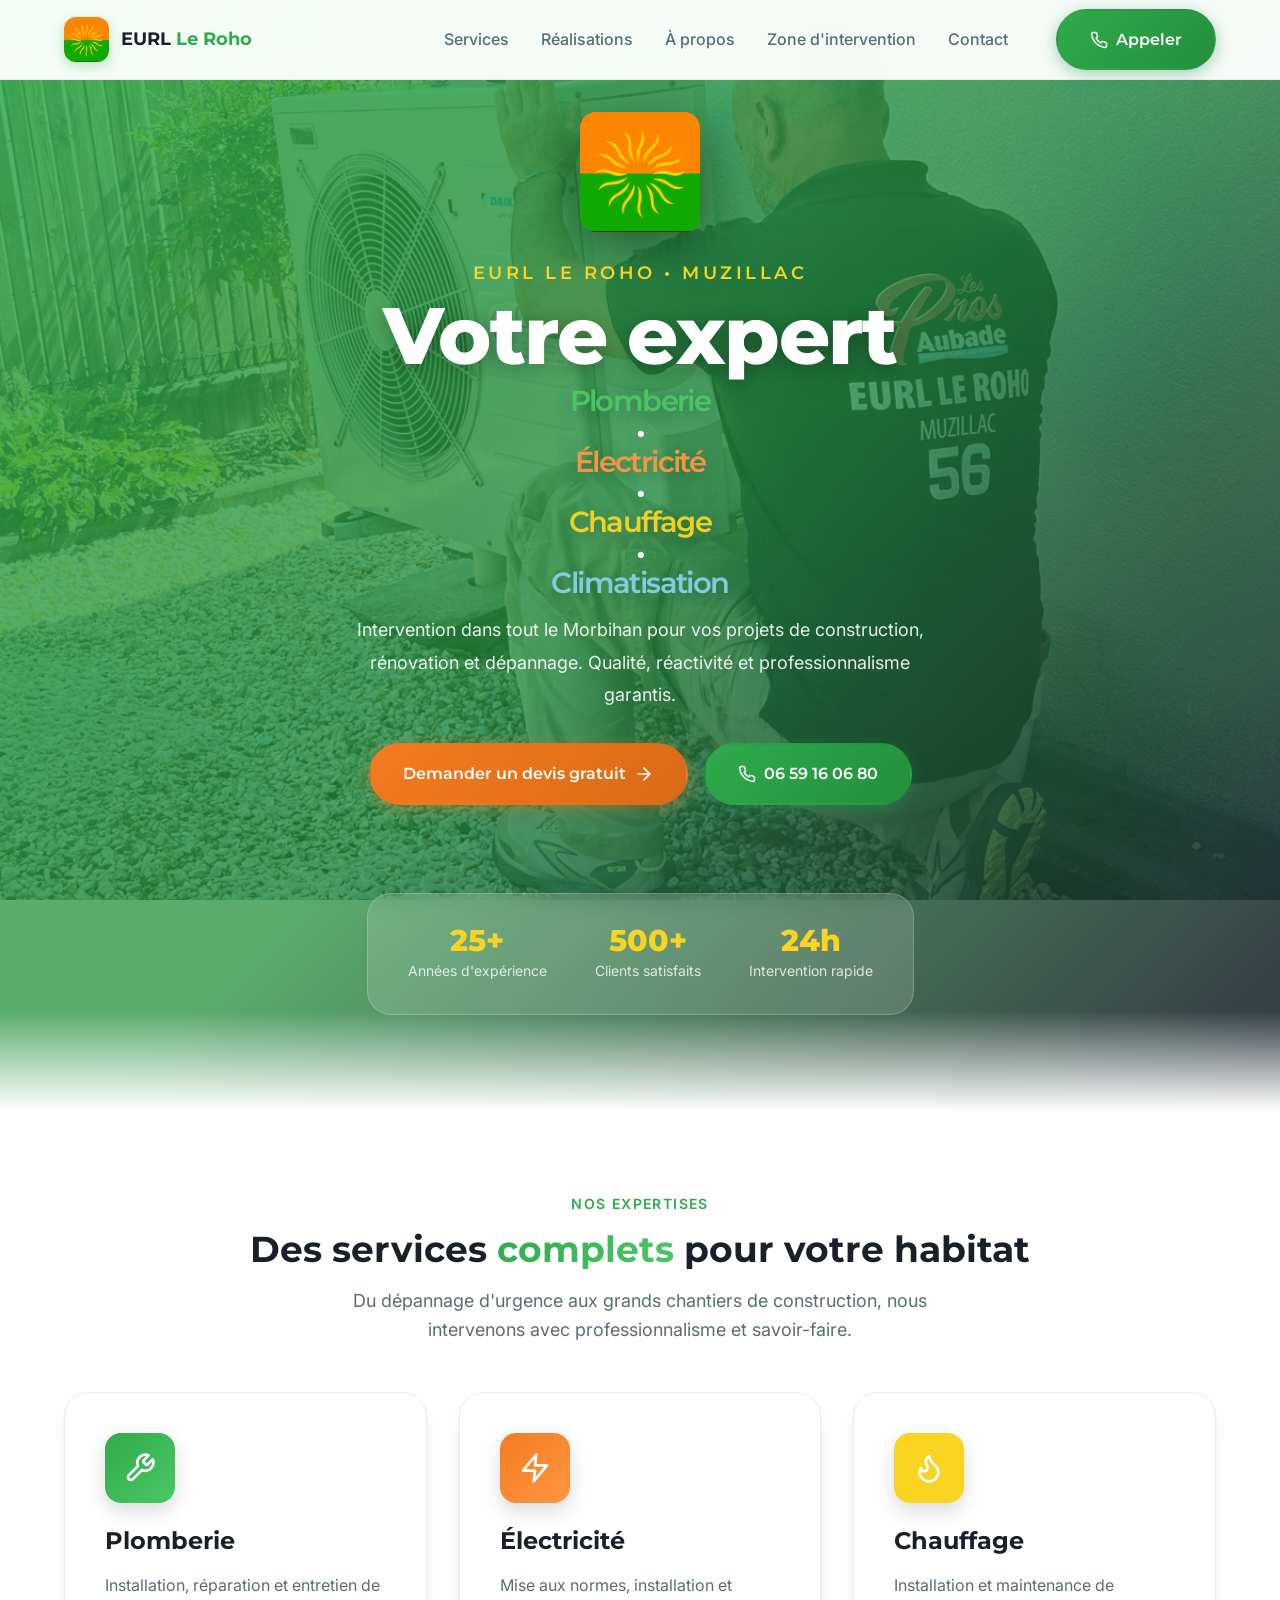
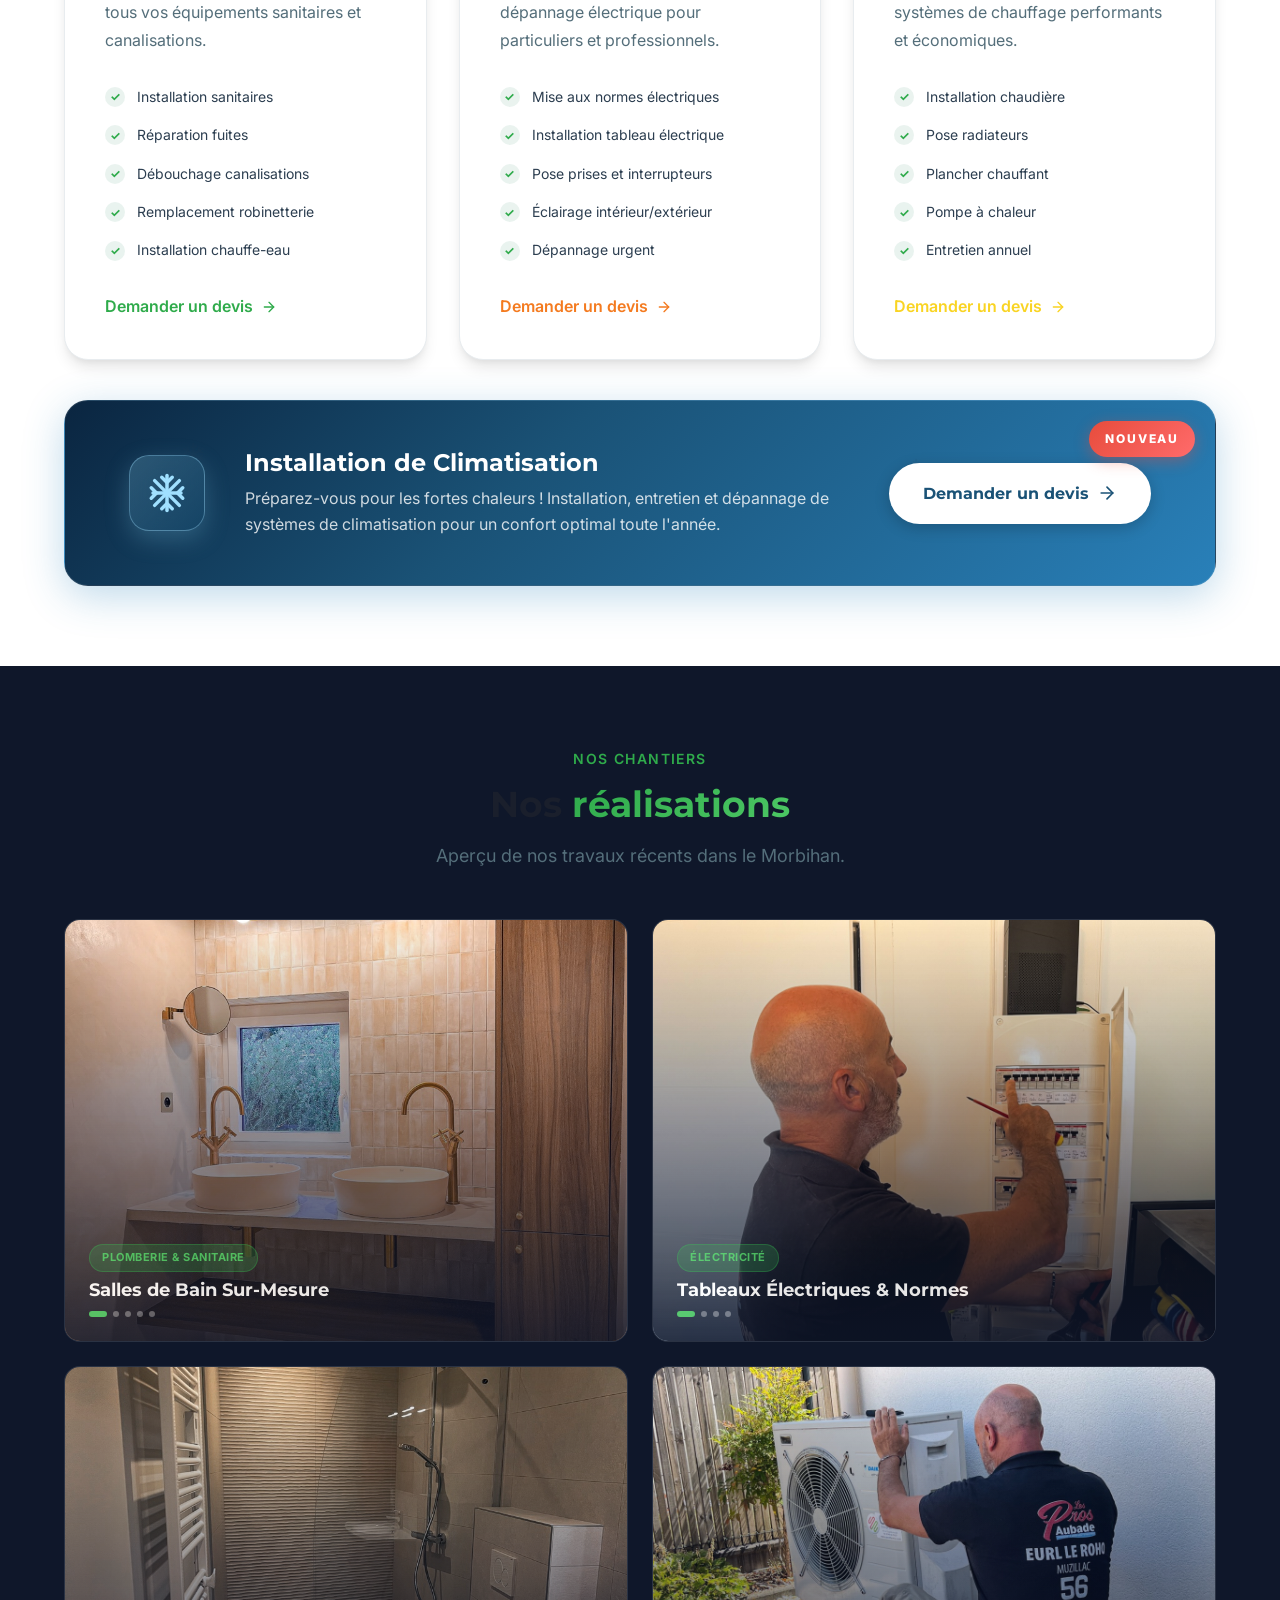
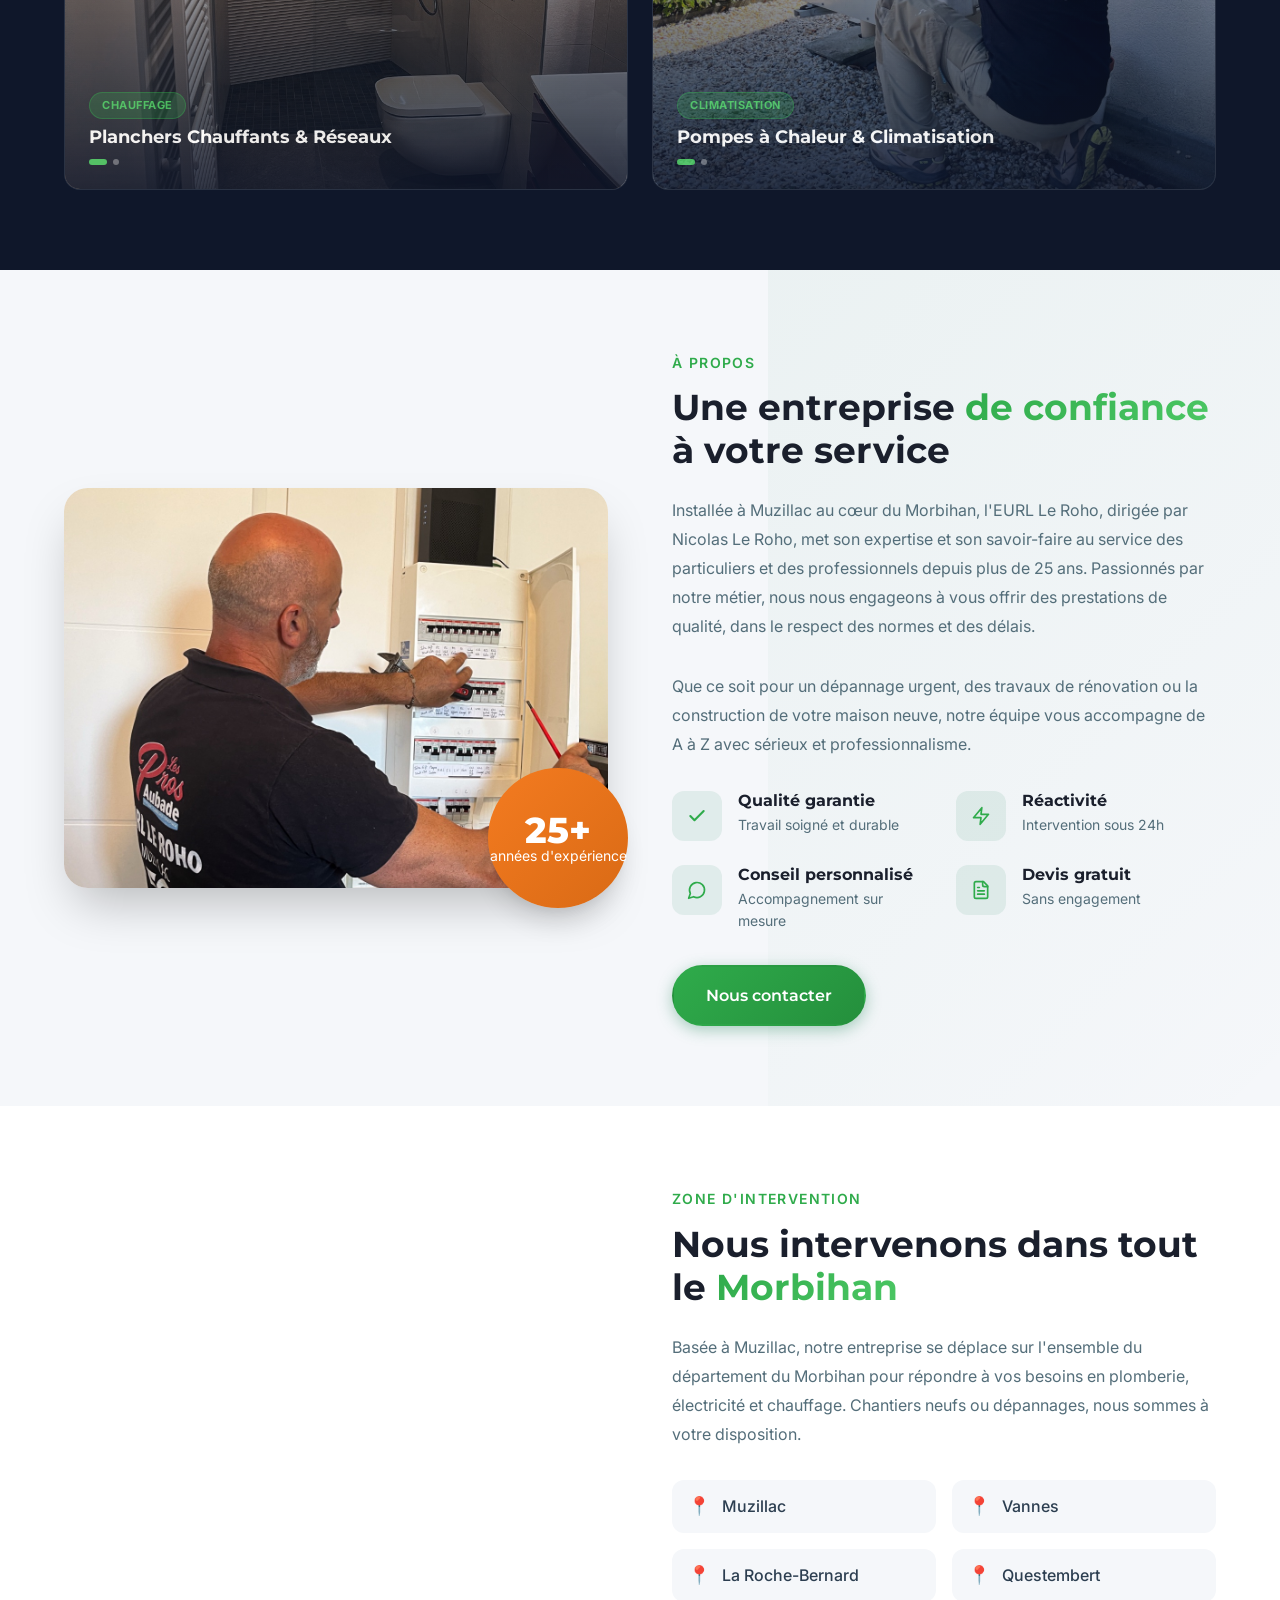
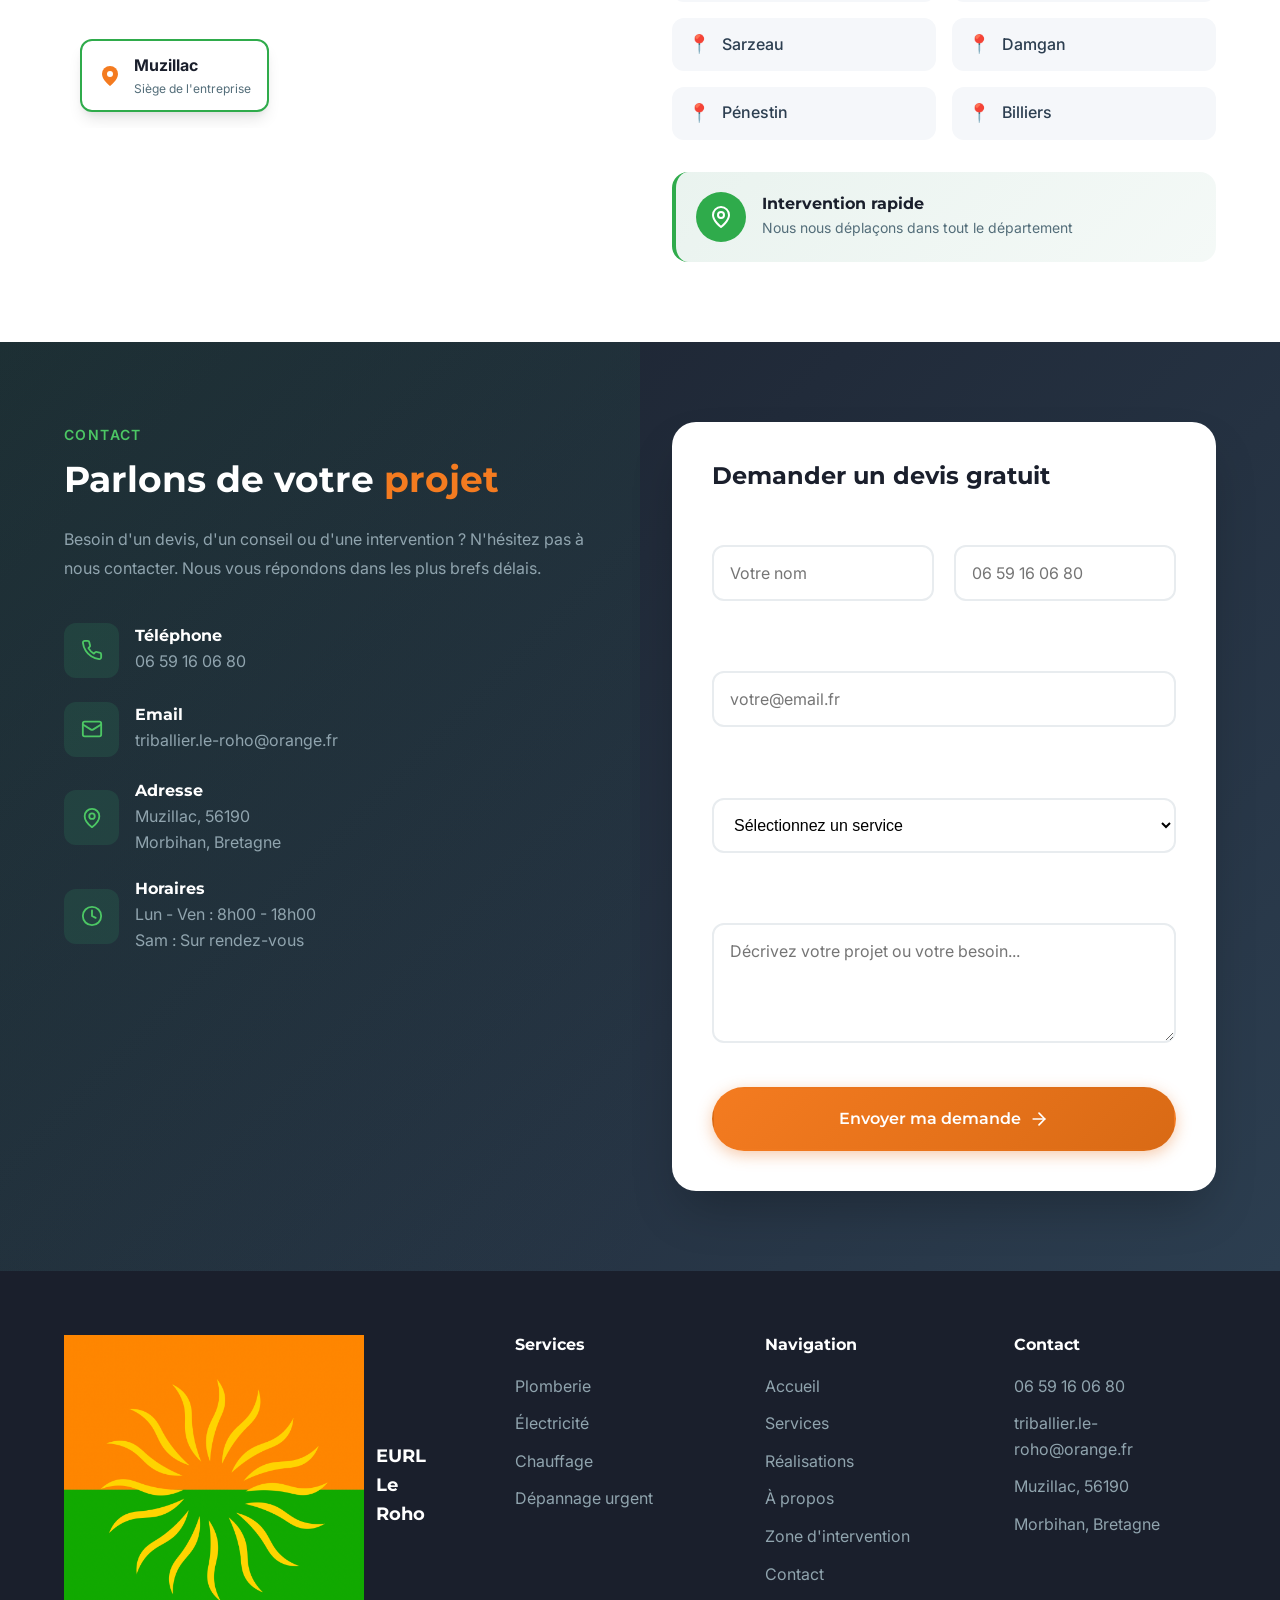
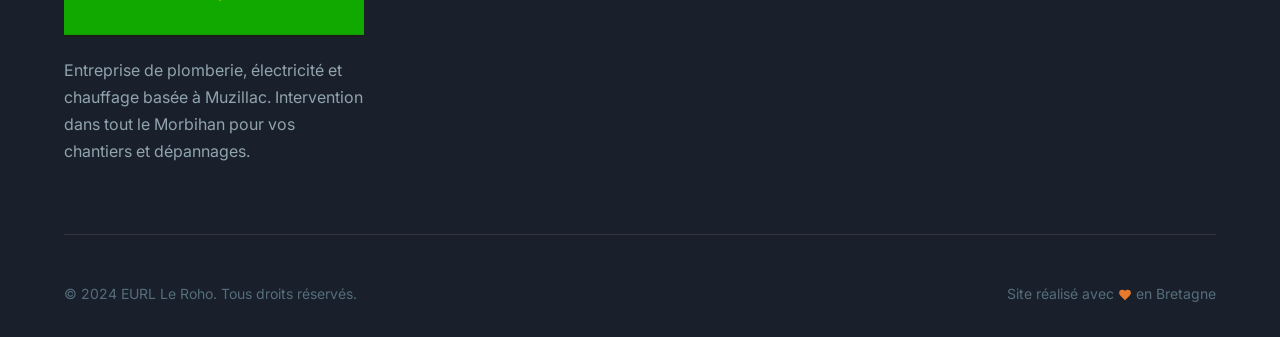
==== index.html @ 0e14b3d7 "Initial commit - EURL Le Roho Website" ====
<!DOCTYPE html>
<html lang="fr">

<head>
  <meta charset="UTF-8">
  <meta name="viewport" content="width=device-width, initial-scale=1.0">
  <meta name="description"
    content="EURL Le Roho - Plomberie, Électricité et Chauffage à Muzillac. Intervention dans tout le Morbihan pour vos chantiers et dépannages.">
  <meta name="keywords"
    content="plombier, électricien, chauffagiste, Muzillac, Morbihan, Bretagne, dépannage, chantier, EURL Le Roho">
  <title>EURL Le Roho | Plomberie • Électricité • Chauffage | Muzillac - Morbihan</title>
  <link rel="stylesheet" href="css/style.css">
</head>

<body>
  <!-- Header -->
  <header class="header" id="header">
    <div class="header-container">
      <a href="#" class="logo">
        <img src="assets/images/logo.png" alt="EURL Le Roho" class="logo-img">
        <div class="logo-text">EURL <span>Le Roho</span></div>
      </a>

      <nav class="nav-menu" id="navMenu">
        <a href="#services" class="nav-link">Services</a>
        <a href="#realisations" class="nav-link">Réalisations</a>
        <a href="#about" class="nav-link">À propos</a>
        <a href="#zone" class="nav-link">Zone d'intervention</a>
        <a href="#contact" class="nav-link">Contact</a>
        <a href="tel:+33659160680" class="btn btn-primary nav-cta">
          <svg xmlns="http://www.w3.org/2000/svg" width="18" height="18" viewBox="0 0 24 24" fill="none"
            stroke="currentColor" stroke-width="2" stroke-linecap="round" stroke-linejoin="round">
            <path
              d="M22 16.92v3a2 2 0 0 1-2.18 2 19.79 19.79 0 0 1-8.63-3.07 19.5 19.5 0 0 1-6-6 19.79 19.79 0 0 1-3.07-8.67A2 2 0 0 1 4.11 2h3a2 2 0 0 1 2 1.72 12.84 12.84 0 0 0 .7 2.81 2 2 0 0 1-.45 2.11L8.09 9.91a16 16 0 0 0 6 6l1.27-1.27a2 2 0 0 1 2.11-.45 12.84 12.84 0 0 0 2.81.7A2 2 0 0 1 22 16.92z" />
          </svg>
          Appeler
        </a>
      </nav>

      <button class="menu-toggle" id="menuToggle" aria-label="Menu">
        <span></span>
        <span></span>
        <span></span>
      </button>
    </div>
  </header>

  <!-- Hero Section -->
  <section class="hero" id="hero">
    <div class="container hero-container">
      <div class="hero-content">
        <!-- Logo -->
        <img src="assets/images/logo.png" alt="EURL Le Roho" class="hero-logo">

        <h1 class="hero-title">
          <span class="hero-subtitle">EURL Le Roho • Muzillac</span>
          <span>Votre expert</span>
          <span class="hero-services">
            <span style="color: var(--color-primary-light);">Plomberie</span> •
            <span style="color: var(--color-accent-light);">Électricité</span> •
            <span style="color: var(--color-gold);">Chauffage</span> •
            <span style="color: #87ceeb;">Climatisation</span>
          </span>
        </h1>

        <p class="hero-description">
          Intervention dans tout le Morbihan pour vos projets de construction, rénovation et dépannage. Qualité,
          réactivité et professionnalisme garantis.
        </p>

        <div class="hero-buttons">
          <a href="#contact" class="btn btn-accent">
            Demander un devis gratuit
            <svg class="btn-icon" xmlns="http://www.w3.org/2000/svg" width="20" height="20" viewBox="0 0 24 24"
              fill="none" stroke="currentColor" stroke-width="2" stroke-linecap="round" stroke-linejoin="round">
              <path d="M5 12h14" />
              <path d="m12 5 7 7-7 7" />
            </svg>
          </a>
          <a href="tel:+33659160680" class="btn btn-primary">
            <svg xmlns="http://www.w3.org/2000/svg" width="18" height="18" viewBox="0 0 24 24" fill="none"
              stroke="currentColor" stroke-width="2" stroke-linecap="round" stroke-linejoin="round">
              <path
                d="M22 16.92v3a2 2 0 0 1-2.18 2 19.79 19.79 0 0 1-8.63-3.07 19.5 19.5 0 0 1-6-6 19.79 19.79 0 0 1-3.07-8.67A2 2 0 0 1 4.11 2h3a2 2 0 0 1 2 1.72 12.84 12.84 0 0 0 .7 2.81 2 2 0 0 1-.45 2.11L8.09 9.91a16 16 0 0 0 6 6l1.27-1.27a2 2 0 0 1 2.11-.45 12.84 12.84 0 0 0 2.81.7A2 2 0 0 1 22 16.92z" />
            </svg>
            06 59 16 06 80
          </a>
        </div>
      </div>

      <!-- Stats -->
      <div class="hero-stats">
        <div class="stat">
          <div class="stat-value">25+</div>
          <div class="stat-label">Années d'expérience</div>
        </div>
        <div class="stat">
          <div class="stat-value">500+</div>
          <div class="stat-label">Clients satisfaits</div>
        </div>
        <div class="stat">
          <div class="stat-value">24h</div>
          <div class="stat-label">Intervention rapide</div>
        </div>
      </div>
    </div>
  </section>

  <!-- Services Section -->
  <section class="services section" id="services">
    <div class="container">
      <div class="section-header fade-in">
        <span class="section-label">Nos expertises</span>
        <h2>Des services <span class="text-gradient">complets</span> pour votre habitat</h2>
        <p>Du dépannage d'urgence aux grands chantiers de construction, nous intervenons avec professionnalisme et
          savoir-faire.</p>
      </div>

      <div class="services-grid">
        <!-- Plomberie -->
        <div class="service-card plumbing fade-in">
          <div class="service-icon">
            <svg xmlns="http://www.w3.org/2000/svg" width="32" height="32" viewBox="0 0 24 24" fill="none"
              stroke="currentColor" stroke-width="2" stroke-linecap="round" stroke-linejoin="round">
              <path
                d="M14.7 6.3a1 1 0 0 0 0 1.4l1.6 1.6a1 1 0 0 0 1.4 0l3.77-3.77a6 6 0 0 1-7.94 7.94l-6.91 6.91a2.12 2.12 0 0 1-3-3l6.91-6.91a6 6 0 0 1 7.94-7.94l-3.76 3.76z" />
            </svg>
          </div>
          <h3>Plomberie</h3>
          <p>Installation, réparation et entretien de tous vos équipements sanitaires et canalisations.</p>
          <ul class="service-list">
            <li>Installation sanitaires</li>
            <li>Réparation fuites</li>
            <li>Débouchage canalisations</li>
            <li>Remplacement robinetterie</li>
            <li>Installation chauffe-eau</li>
          </ul>
          <a href="#contact" class="service-link">
            Demander un devis
            <svg xmlns="http://www.w3.org/2000/svg" width="16" height="16" viewBox="0 0 24 24" fill="none"
              stroke="currentColor" stroke-width="2" stroke-linecap="round" stroke-linejoin="round">
              <path d="M5 12h14" />
              <path d="m12 5 7 7-7 7" />
            </svg>
          </a>
        </div>

        <!-- Électricité -->
        <div class="service-card electric fade-in">
          <div class="service-icon">
            <svg xmlns="http://www.w3.org/2000/svg" width="32" height="32" viewBox="0 0 24 24" fill="none"
              stroke="currentColor" stroke-width="2" stroke-linecap="round" stroke-linejoin="round">
              <path d="M13 2 3 14h9l-1 8 10-12h-9l1-8z" />
            </svg>
          </div>
          <h3>Électricité</h3>
          <p>Mise aux normes, installation et dépannage électrique pour particuliers et professionnels.</p>
          <ul class="service-list">
            <li>Mise aux normes électriques</li>
            <li>Installation tableau électrique</li>
            <li>Pose prises et interrupteurs</li>
            <li>Éclairage intérieur/extérieur</li>
            <li>Dépannage urgent</li>
          </ul>
          <a href="#contact" class="service-link">
            Demander un devis
            <svg xmlns="http://www.w3.org/2000/svg" width="16" height="16" viewBox="0 0 24 24" fill="none"
              stroke="currentColor" stroke-width="2" stroke-linecap="round" stroke-linejoin="round">
              <path d="M5 12h14" />
              <path d="m12 5 7 7-7 7" />
            </svg>
          </a>
        </div>

        <!-- Chauffage -->
        <div class="service-card heating fade-in">
          <div class="service-icon">
            <svg xmlns="http://www.w3.org/2000/svg" width="32" height="32" viewBox="0 0 24 24" fill="none"
              stroke="currentColor" stroke-width="2" stroke-linecap="round" stroke-linejoin="round">
              <path
                d="M8.5 14.5A2.5 2.5 0 0 0 11 12c0-1.38-.5-2-1-3-1.072-2.143-.224-4.054 2-6 .5 2.5 2 4.9 4 6.5 2 1.6 3 3.5 3 5.5a7 7 0 1 1-14 0c0-1.153.433-2.294 1-3a2.5 2.5 0 0 0 2.5 2.5z" />
            </svg>
          </div>
          <h3>Chauffage</h3>
          <p>Installation et maintenance de systèmes de chauffage performants et économiques.</p>
          <ul class="service-list">
            <li>Installation chaudière</li>
            <li>Pose radiateurs</li>
            <li>Plancher chauffant</li>
            <li>Pompe à chaleur</li>
            <li>Entretien annuel</li>
          </ul>
          <a href="#contact" class="service-link">
            Demander un devis
            <svg xmlns="http://www.w3.org/2000/svg" width="16" height="16" viewBox="0 0 24 24" fill="none"
              stroke="currentColor" stroke-width="2" stroke-linecap="round" stroke-linejoin="round">
              <path d="M5 12h14" />
              <path d="m12 5 7 7-7 7" />
            </svg>
          </a>
        </div>
      </div>

      <!-- Climatisation - Bandeau accrocheur -->
      <div class="service-card-clim fade-in">
        <div class="clim-badge">NOUVEAU</div>
        <div class="clim-content">
          <div class="clim-icon">
            <svg xmlns="http://www.w3.org/2000/svg" width="42" height="42" viewBox="0 0 24 24" fill="none"
              stroke="currentColor" stroke-width="2" stroke-linecap="round" stroke-linejoin="round">
              <path d="M12 2v20" />
              <path d="M20 12H4" />
              <path d="m4.93 4.93 14.14 14.14" />
              <path d="m19.07 4.93-14.14 14.14" />
              <path d="m9 3 3 3 3-3" />
              <path d="m9 21 3-3 3 3" />
              <path d="m3 9 3 3-3 3" />
              <path d="m21 9-3 3 3 3" />
            </svg>
          </div>
          <div class="clim-text">
            <h3>Installation de Climatisation</h3>
            <p>Préparez-vous pour les fortes chaleurs ! Installation, entretien et dépannage de systèmes de climatisation pour un confort optimal toute l'année.</p>
          </div>
          <a href="#contact" class="btn btn-clim">
            Demander un devis
            <svg class="btn-icon" xmlns="http://www.w3.org/2000/svg" width="20" height="20" viewBox="0 0 24 24"
              fill="none" stroke="currentColor" stroke-width="2" stroke-linecap="round" stroke-linejoin="round">
              <path d="M5 12h14" />
              <path d="m12 5 7 7-7 7" />
            </svg>
          </a>
        </div>
        <div class="clim-snowflakes" aria-hidden="true">
          <span>❄</span><span>❄</span><span>❄</span>
        </div>
      </div>

    </div>
  </section>

  <!-- Nos Réalisations Section -->
  <section class="realisations section" id="realisations">
    <div class="container">
      <div class="section-header fade-in">
        <span class="section-label">Nos Chantiers</span>
        <h2>Nos <span class="text-gradient">réalisations</span></h2>
        <p>Aperçu de nos travaux récents dans le Morbihan.</p>
      </div>

      <!-- Clean 4-Photo Showcase Grid with Automatic Slideshow -->
      <div class="portfolio-grid fade-in">
        <!-- 1: Plomberie & Sanitaires -->
        <div class="portfolio-card" data-slideshow="plomberie">
          <div class="portfolio-img-wrapper">
            <img src="assets/images/IMG_1118.jpg" alt="Rénovation salle de bain moderne" class="slide-img active" loading="lazy">
            <img src="assets/images/IMG_1402.jpg" alt="Double vasque et faïence zellige vert" class="slide-img" loading="lazy">
            <img src="assets/images/IMG_1404.jpg" alt="Douche italienne encastrée noire mat" class="slide-img" loading="lazy">
            <img src="assets/images/IMG_1394.jpg" alt="Robinetterie murale laiton doré" class="slide-img" loading="lazy">
            <img src="assets/images/IMG_1802.jpg" alt="Lave-mains compact d'angle" class="slide-img" loading="lazy">
            <div class="portfolio-overlay">
              <span class="portfolio-tag">Plomberie & Sanitaire</span>
              <h3>Salles de Bain Sur-Mesure</h3>
              <div class="slideshow-dots">
                <span class="dot active"></span>
                <span class="dot"></span>
                <span class="dot"></span>
                <span class="dot"></span>
                <span class="dot"></span>
              </div>
              <div class="portfolio-zoom-icon">
                <svg xmlns="http://www.w3.org/2000/svg" width="20" height="20" viewBox="0 0 24 24" fill="none" stroke="currentColor" stroke-width="2" stroke-linecap="round" stroke-linejoin="round"><circle cx="11" cy="11" r="8"/><path d="m21 21-4.3-4.3"/><path d="M11 8v6"/><path d="M8 11h6"/></svg>
              </div>
            </div>
          </div>
        </div>

        <!-- 2: Électricité -->
        <div class="portfolio-card" data-slideshow="electricite">
          <div class="portfolio-img-wrapper">
            <img src="assets/images/IMG_3975.jpg" alt="Mise aux normes du tableau électrique par Nicolas Le Roho" class="slide-img active" loading="lazy">
            <img src="assets/images/IMG_3979.jpg" alt="Contrôle et câblage disjoncteurs" class="slide-img" loading="lazy">
            <img src="assets/images/IMG_3960.jpg" alt="Distribution électrique encastrée" class="slide-img" loading="lazy">
            <img src="assets/images/IMG_3983.jpg" alt="Nicolas Le Roho travaux d'électricité" class="slide-img" loading="lazy">
            <div class="portfolio-overlay">
              <span class="portfolio-tag">Électricité</span>
              <h3>Tableaux Électriques & Normes</h3>
              <div class="slideshow-dots">
                <span class="dot active"></span>
                <span class="dot"></span>
                <span class="dot"></span>
                <span class="dot"></span>
              </div>
              <div class="portfolio-zoom-icon">
                <svg xmlns="http://www.w3.org/2000/svg" width="20" height="20" viewBox="0 0 24 24" fill="none" stroke="currentColor" stroke-width="2" stroke-linecap="round" stroke-linejoin="round"><circle cx="11" cy="11" r="8"/><path d="m21 21-4.3-4.3"/><path d="M11 8v6"/><path d="M8 11h6"/></svg>
              </div>
            </div>
          </div>
        </div>

        <!-- 3: Chauffage -->
        <div class="portfolio-card" data-slideshow="chauffage">
          <div class="portfolio-img-wrapper">
            <img src="assets/images/IMG_2989.jpg" alt="Pose plancher chauffant et réseau" class="slide-img active" loading="lazy">
            <img src="assets/images/IMG_0005.JPG" alt="Réalisation et pose de plancher chauffant" class="slide-img" loading="lazy">
            <div class="portfolio-overlay">
              <span class="portfolio-tag">Chauffage</span>
              <h3>Planchers Chauffants & Réseaux</h3>
              <div class="slideshow-dots">
                <span class="dot active"></span>
                <span class="dot"></span>
              </div>
              <div class="portfolio-zoom-icon">
                <svg xmlns="http://www.w3.org/2000/svg" width="20" height="20" viewBox="0 0 24 24" fill="none" stroke="currentColor" stroke-width="2" stroke-linecap="round" stroke-linejoin="round"><circle cx="11" cy="11" r="8"/><path d="m21 21-4.3-4.3"/><path d="M11 8v6"/><path d="M8 11h6"/></svg>
              </div>
            </div>
          </div>
        </div>

        <!-- 4: Climatisation -->
        <div class="portfolio-card" data-slideshow="climatisation">
          <div class="portfolio-img-wrapper">
            <img src="assets/images/IMG_3999.jpg" alt="Installation climatisation Daikin par Nicolas Le Roho" class="slide-img active" loading="lazy">
            <img src="assets/images/IMG_3993.jpg" alt="Entretien et réglage de climatisation" class="slide-img" loading="lazy">
            <div class="portfolio-overlay">
              <span class="portfolio-tag">Climatisation</span>
              <h3>Pompes à Chaleur & Climatisation</h3>
              <div class="slideshow-dots">
                <span class="dot active"></span>
                <span class="dot"></span>
              </div>
              <div class="portfolio-zoom-icon">
                <svg xmlns="http://www.w3.org/2000/svg" width="20" height="20" viewBox="0 0 24 24" fill="none" stroke="currentColor" stroke-width="2" stroke-linecap="round" stroke-linejoin="round"><circle cx="11" cy="11" r="8"/><path d="m21 21-4.3-4.3"/><path d="M11 8v6"/><path d="M8 11h6"/></svg>
              </div>
            </div>
          </div>
        </div>
      </div>
    </div>
  </section>

  <!-- About Section -->
  <section class="about section" id="about">
    <div class="container about-container">
      <div class="about-image slide-in-left">
        <div class="about-image-main">
          <img src="assets/images/IMG_3983.jpg"
            alt="Nicolas Le Roho - EURL Le Roho Plomberie Électricité Chauffage Muzillac">
        </div>
        <div class="about-experience-badge">
          <span class="number">25+</span>
          <span class="text">années d'expérience</span>
        </div>
      </div>

      <div class="about-content slide-in-right">
        <span class="section-label">À propos</span>
        <h2>Une entreprise <span class="text-gradient">de confiance</span> à votre service</h2>
        <p>
          Installée à Muzillac au cœur du Morbihan, l'EURL Le Roho, dirigée par Nicolas Le Roho, met son expertise et
          son savoir-faire au service des particuliers et des professionnels depuis plus de 25 ans. Passionnés par notre
          métier, nous nous engageons à vous offrir des prestations de qualité, dans le respect des normes et des
          délais.
        </p>
        <p>
          Que ce soit pour un dépannage urgent, des travaux de rénovation ou la construction de votre maison neuve,
          notre équipe vous accompagne de A à Z avec sérieux et professionnalisme.
        </p>

        <div class="about-features">
          <div class="about-feature">
            <div class="about-feature-icon">
              <svg xmlns="http://www.w3.org/2000/svg" width="20" height="20" viewBox="0 0 24 24" fill="none"
                stroke="currentColor" stroke-width="2.5" stroke-linecap="round" stroke-linejoin="round">
                <path d="M20 6 9 17l-5-5" />
              </svg>
            </div>
            <div>
              <h4>Qualité garantie</h4>
              <p>Travail soigné et durable</p>
            </div>
          </div>
          <div class="about-feature">
            <div class="about-feature-icon">
              <svg xmlns="http://www.w3.org/2000/svg" width="20" height="20" viewBox="0 0 24 24" fill="none"
                stroke="currentColor" stroke-width="2" stroke-linecap="round" stroke-linejoin="round">
                <path d="M13 2 3 14h9l-1 8 10-12h-9l1-8z" />
              </svg>
            </div>
            <div>
              <h4>Réactivité</h4>
              <p>Intervention sous 24h</p>
            </div>
          </div>
          <div class="about-feature">
            <div class="about-feature-icon">
              <svg xmlns="http://www.w3.org/2000/svg" width="20" height="20" viewBox="0 0 24 24" fill="none"
                stroke="currentColor" stroke-width="2" stroke-linecap="round" stroke-linejoin="round">
                <path d="M7.9 20A9 9 0 1 0 4 16.1L2 22Z" />
              </svg>
            </div>
            <div>
              <h4>Conseil personnalisé</h4>
              <p>Accompagnement sur mesure</p>
            </div>
          </div>
          <div class="about-feature">
            <div class="about-feature-icon">
              <svg xmlns="http://www.w3.org/2000/svg" width="20" height="20" viewBox="0 0 24 24" fill="none"
                stroke="currentColor" stroke-width="2" stroke-linecap="round" stroke-linejoin="round">
                <path d="M15 2H6a2 2 0 0 0-2 2v16a2 2 0 0 0 2 2h12a2 2 0 0 0 2-2V7Z" />
                <path d="M14 2v4a2 2 0 0 0 2 2h4" />
                <path d="M10 9H8" />
                <path d="M16 13H8" />
                <path d="M16 17H8" />
              </svg>
            </div>
            <div>
              <h4>Devis gratuit</h4>
              <p>Sans engagement</p>
            </div>
          </div>
        </div>

        <a href="#contact" class="btn btn-primary">Nous contacter</a>
      </div>
    </div>
  </section>

  <!-- Zone d'intervention Section -->
  <section class="zone section" id="zone">
    <div class="container zone-container">
      <div class="zone-visual fade-in">
        <div class="zone-map">
          <div class="zone-map-inner">
            <!-- Carte OpenStreetMap centrée sur le Morbihan -->
            <iframe src="https://www.openstreetmap.org/export/embed.html?bbox=-3.5%2C47.2%2C-2.0%2C48.0&layer=mapnik"
              class="zone-iframe-map" loading="lazy" referrerpolicy="no-referrer-when-downgrade"
              title="Carte du Morbihan - Zone d'intervention EURL Le Roho">
            </iframe>
            <!-- Overlay avec informations -->
            <div class="zone-map-overlay">
              <div class="zone-map-badge">
                <div class="zone-pin-marker">
                  <svg xmlns="http://www.w3.org/2000/svg" width="24" height="24" viewBox="0 0 24 24"
                    fill="currentColor">
                    <path d="M20 10c0 6-8 12-8 12s-8-6-8-12a8 8 0 0 1 16 0Z" />
                    <circle cx="12" cy="10" r="3" fill="white" />
                  </svg>
                </div>
                <div class="zone-map-badge-text">
                  <strong>Muzillac</strong>
                  <span>Siège de l'entreprise</span>
                </div>
              </div>
            </div>
          </div>
        </div>
      </div>

      <div class="zone-content fade-in">
        <span class="section-label">Zone d'intervention</span>
        <h2>Nous intervenons dans tout le <span class="text-gradient">Morbihan</span></h2>
        <p>
          Basée à Muzillac, notre entreprise se déplace sur l'ensemble du département du Morbihan pour répondre à vos
          besoins en plomberie, électricité et chauffage. Chantiers neufs ou dépannages, nous sommes à votre
          disposition.
        </p>

        <ul class="zone-list">
          <li>Muzillac</li>
          <li>Vannes</li>
          <li>La Roche-Bernard</li>
          <li>Questembert</li>
          <li>Sarzeau</li>
          <li>Damgan</li>
          <li>Pénestin</li>
          <li>Billiers</li>
        </ul>

        <div class="zone-highlight">
          <div class="zone-highlight-icon">
            <svg xmlns="http://www.w3.org/2000/svg" width="24" height="24" viewBox="0 0 24 24" fill="none"
              stroke="currentColor" stroke-width="2" stroke-linecap="round" stroke-linejoin="round">
              <path d="M20 10c0 6-8 12-8 12s-8-6-8-12a8 8 0 0 1 16 0Z" />
              <circle cx="12" cy="10" r="3" />
            </svg>
          </div>
          <div class="zone-highlight-text">
            <h4>Intervention rapide</h4>
            <p>Nous nous déplaçons dans tout le département</p>
          </div>
        </div>
      </div>
    </div>
  </section>

  <!-- Contact Section -->
  <section class="contact section" id="contact">
    <div class="container contact-container">
      <div class="contact-info fade-in">
        <span class="section-label" style="color: var(--color-primary-light);">Contact</span>
        <h2>Parlons de votre <span style="color: var(--color-accent);">projet</span></h2>
        <p>
          Besoin d'un devis, d'un conseil ou d'une intervention ? N'hésitez pas à nous contacter. Nous vous répondons
          dans les plus brefs délais.
        </p>

        <div class="contact-details">
          <div class="contact-item">
            <div class="contact-item-icon">
              <svg xmlns="http://www.w3.org/2000/svg" width="22" height="22" viewBox="0 0 24 24" fill="none"
                stroke="currentColor" stroke-width="2" stroke-linecap="round" stroke-linejoin="round">
                <path
                  d="M22 16.92v3a2 2 0 0 1-2.18 2 19.79 19.79 0 0 1-8.63-3.07 19.5 19.5 0 0 1-6-6 19.79 19.79 0 0 1-3.07-8.67A2 2 0 0 1 4.11 2h3a2 2 0 0 1 2 1.72 12.84 12.84 0 0 0 .7 2.81 2 2 0 0 1-.45 2.11L8.09 9.91a16 16 0 0 0 6 6l1.27-1.27a2 2 0 0 1 2.11-.45 12.84 12.84 0 0 0 2.81.7A2 2 0 0 1 22 16.92z" />
              </svg>
            </div>
            <div class="contact-item-text">
              <h4>Téléphone</h4>
              <p><a href="tel:+33659160680">06 59 16 06 80</a></p>
            </div>
          </div>

          <div class="contact-item">
            <div class="contact-item-icon">
              <svg xmlns="http://www.w3.org/2000/svg" width="22" height="22" viewBox="0 0 24 24" fill="none"
                stroke="currentColor" stroke-width="2" stroke-linecap="round" stroke-linejoin="round">
                <rect width="20" height="16" x="2" y="4" rx="2" />
                <path d="m22 7-8.97 5.7a1.94 1.94 0 0 1-2.06 0L2 7" />
              </svg>
            </div>
            <div class="contact-item-text">
              <h4>Email</h4>
              <p><a href="mailto:triballier.le-roho@orange.fr">triballier.le-roho@orange.fr</a></p>
            </div>
          </div>

          <div class="contact-item">
            <div class="contact-item-icon">
              <svg xmlns="http://www.w3.org/2000/svg" width="22" height="22" viewBox="0 0 24 24" fill="none"
                stroke="currentColor" stroke-width="2" stroke-linecap="round" stroke-linejoin="round">
                <path d="M20 10c0 6-8 12-8 12s-8-6-8-12a8 8 0 0 1 16 0Z" />
                <circle cx="12" cy="10" r="3" />
              </svg>
            </div>
            <div class="contact-item-text">
              <h4>Adresse</h4>
              <p>Muzillac, 56190<br>Morbihan, Bretagne</p>
            </div>
          </div>

          <div class="contact-item">
            <div class="contact-item-icon">
              <svg xmlns="http://www.w3.org/2000/svg" width="22" height="22" viewBox="0 0 24 24" fill="none"
                stroke="currentColor" stroke-width="2" stroke-linecap="round" stroke-linejoin="round">
                <circle cx="12" cy="12" r="10" />
                <polyline points="12 6 12 12 16 14" />
              </svg>
            </div>
            <div class="contact-item-text">
              <h4>Horaires</h4>
              <p>Lun - Ven : 8h00 - 18h00<br>Sam : Sur rendez-vous</p>
            </div>
          </div>
        </div>
      </div>

      <div class="contact-form-wrapper fade-in">
        <form class="contact-form" id="contactForm" action="https://formsubmit.co/triballier.le-roho@orange.fr" method="POST">
          <h3>Demander un devis gratuit</h3>

          <!-- FormSubmit configuration -->
          <input type="hidden" name="_subject" value="Nouvelle demande de devis - EURL Le Roho">
          <input type="hidden" name="_captcha" value="true">
          <input type="hidden" name="_template" value="table">
          <!-- IMPORTANT : Remplacer l'URL ci-dessous par l'URL complète une fois le site en ligne -->
          <!-- Exemple : https://www.votre-domaine.fr/merci.html -->
          <input type="hidden" name="_next" value="merci.html">
          <input type="text" name="_honey" style="display:none">

          <div class="form-grid">
            <div class="form-group">
              <label for="name">Nom complet *</label>
              <input type="text" id="name" name="Nom" placeholder="Votre nom" required>
            </div>

            <div class="form-group">
              <label for="phone">Téléphone *</label>
              <input type="tel" id="phone" name="Téléphone" placeholder="06 59 16 06 80" required>
            </div>

            <div class="form-group full-width">
              <label for="email">Email</label>
              <input type="email" id="email" name="Email" placeholder="votre@email.fr">
            </div>

            <div class="form-group full-width">
              <label for="service">Type de service *</label>
              <select id="service" name="Service" required>
                <option value="">Sélectionnez un service</option>
                <option value="Plomberie">Plomberie</option>
                <option value="Électricité">Électricité</option>
                <option value="Chauffage">Chauffage</option>
                <option value="Climatisation">Climatisation</option>
                <option value="Dépannage urgent">Dépannage urgent</option>
                <option value="Autre">Autre</option>
              </select>
            </div>

            <div class="form-group full-width">
              <label for="message">Décrivez votre projet *</label>
              <textarea id="message" name="Message" placeholder="Décrivez votre projet ou votre besoin..."
                required></textarea>
            </div>
          </div>

          <div class="form-submit">
            <button type="submit" class="btn btn-accent">
              Envoyer ma demande
              <svg class="btn-icon" xmlns="http://www.w3.org/2000/svg" width="20" height="20" viewBox="0 0 24 24"
                fill="none" stroke="currentColor" stroke-width="2" stroke-linecap="round" stroke-linejoin="round">
                <path d="M5 12h14" />
                <path d="m12 5 7 7-7 7" />
              </svg>
            </button>
          </div>
        </form>
      </div>
    </div>
  </section>

  <!-- Footer -->
  <footer class="footer">
    <div class="container">
      <div class="footer-container">
        <div class="footer-brand">
          <div class="footer-logo">
            <img src="assets/images/logo.png" alt="EURL Le Roho" class="footer-logo-img">
            <div class="footer-logo-text">EURL Le Roho</div>
          </div>
          <p>Entreprise de plomberie, électricité et chauffage basée à Muzillac. Intervention dans tout le Morbihan pour
            vos chantiers et dépannages.</p>
        </div>

        <div class="footer-column">
          <h4>Services</h4>
          <ul class="footer-links">
            <li><a href="#services">Plomberie</a></li>
            <li><a href="#services">Électricité</a></li>
            <li><a href="#services">Chauffage</a></li>
            <li><a href="#contact">Dépannage urgent</a></li>
          </ul>
        </div>

        <div class="footer-column">
          <h4>Navigation</h4>
          <ul class="footer-links">
            <li><a href="#hero">Accueil</a></li>
            <li><a href="#services">Services</a></li>
            <li><a href="#realisations">Réalisations</a></li>
            <li><a href="#about">À propos</a></li>
            <li><a href="#zone">Zone d'intervention</a></li>
            <li><a href="#contact">Contact</a></li>
          </ul>
        </div>

        <div class="footer-column">
          <h4>Contact</h4>
          <ul class="footer-links">
            <li><a href="tel:+33659160680">06 59 16 06 80</a></li>
            <li><a href="mailto:triballier.le-roho@orange.fr">triballier.le-roho@orange.fr</a></li>
            <li>Muzillac, 56190</li>
            <li>Morbihan, Bretagne</li>
          </ul>
        </div>
      </div>

      <div class="footer-bottom">
        <p>© 2024 EURL Le Roho. Tous droits réservés.</p>
        <p>Site réalisé avec <svg xmlns="http://www.w3.org/2000/svg" width="14" height="14" viewBox="0 0 24 24"
            fill="#E87A2E" stroke="none" style="display: inline; vertical-align: middle;">
            <path
              d="M19 14c1.49-1.46 3-3.21 3-5.5A5.5 5.5 0 0 0 16.5 3c-1.76 0-3 .5-4.5 2-1.5-1.5-2.74-2-4.5-2A5.5 5.5 0 0 0 2 8.5c0 2.3 1.5 4.05 3 5.5l7 7Z" />
          </svg> en Bretagne</p>
      </div>
    </div>
  </footer>

  <!-- Lightbox Modal -->
  <div class="lightbox-modal" id="lightboxModal" aria-hidden="true">
    <div class="lightbox-overlay" id="lightboxOverlay"></div>
    <div class="lightbox-content">
      <button class="lightbox-close" id="lightboxClose" aria-label="Fermer la vue agrandie">&times;</button>
      <div class="lightbox-image-container">
        <img id="lightboxImg" src="" alt="">
      </div>
      <div class="lightbox-caption">
        <span class="lightbox-tag" id="lightboxTag"></span>
        <h3 id="lightboxTitle"></h3>
        <p id="lightboxDesc"></p>
      </div>
    </div>
  </div>

  <script src="js/main.js"></script>
</body>

</html>
---- css/style.css ----
/* ===================================
   Nicolas Le Roho - Design System
   Plomberie • Électricité • Chauffage
   =================================== */

/* Google Fonts */
@import url('https://fonts.googleapis.com/css2?family=Montserrat:wght@400;600;700;800&family=Inter:wght@400;500;600&display=swap');

/* ===================================
   CSS Variables - Design System
   =================================== */
:root {
  /* Colors - Harmonisées avec le logo */
  --color-primary: #2FAB4B;
  --color-primary-dark: #248F3C;
  --color-primary-light: #4CC764;
  --color-accent: #F47B20;
  --color-accent-dark: #D96A15;
  --color-accent-light: #FF9642;
  --color-gold: #F9D423;
  --color-gold-dark: #E5C21A;

  --color-gray-900: #1A1F2C;
  --color-gray-800: #2C3E50;
  --color-gray-600: #546E7A;
  --color-gray-400: #90A4AE;
  --color-gray-200: #E8ECEF;
  --color-gray-100: #F5F7FA;
  --color-white: #FFFFFF;

  /* Typography */
  --font-heading: 'Montserrat', sans-serif;
  --font-body: 'Inter', sans-serif;

  /* Font Sizes */
  --text-xs: 0.75rem;
  --text-sm: 0.875rem;
  --text-base: 1rem;
  --text-lg: 1.125rem;
  --text-xl: 1.25rem;
  --text-2xl: 1.5rem;
  --text-3xl: 1.875rem;
  --text-4xl: 2.25rem;
  --text-5xl: 3rem;
  --text-6xl: 3.75rem;

  /* Spacing */
  --space-1: 0.25rem;
  --space-2: 0.5rem;
  --space-3: 0.75rem;
  --space-4: 1rem;
  --space-5: 1.25rem;
  --space-6: 1.5rem;
  --space-8: 2rem;
  --space-10: 2.5rem;
  --space-12: 3rem;
  --space-16: 4rem;
  --space-20: 5rem;
  --space-24: 6rem;

  /* Border Radius */
  --radius-sm: 0.375rem;
  --radius-md: 0.5rem;
  --radius-lg: 0.75rem;
  --radius-xl: 1rem;
  --radius-2xl: 1.5rem;
  --radius-full: 9999px;

  /* Shadows */
  --shadow-sm: 0 1px 2px 0 rgba(0, 0, 0, 0.05);
  --shadow-md: 0 4px 6px -1px rgba(0, 0, 0, 0.1), 0 2px 4px -1px rgba(0, 0, 0, 0.06);
  --shadow-lg: 0 10px 15px -3px rgba(0, 0, 0, 0.1), 0 4px 6px -2px rgba(0, 0, 0, 0.05);
  --shadow-xl: 0 20px 25px -5px rgba(0, 0, 0, 0.1), 0 10px 10px -5px rgba(0, 0, 0, 0.04);
  --shadow-2xl: 0 25px 50px -12px rgba(0, 0, 0, 0.25);

  /* Transitions */
  --transition-fast: 150ms ease;
  --transition-base: 250ms ease;
  --transition-slow: 350ms ease;

  /* Header Height */
  --header-height: 80px;
}

/* ===================================
   CSS Reset
   =================================== */
*,
*::before,
*::after {
  box-sizing: border-box;
  margin: 0;
  padding: 0;
}

html {
  scroll-behavior: smooth;
}

body {
  font-family: var(--font-body);
  font-size: var(--text-base);
  line-height: 1.6;
  color: var(--color-gray-800);
  background-color: var(--color-white);
  -webkit-font-smoothing: antialiased;
  -moz-osx-font-smoothing: grayscale;
}

img,
svg {
  display: block;
  max-width: 100%;
  height: auto;
}

a {
  text-decoration: none;
  color: inherit;
  transition: color var(--transition-fast);
}

ul,
ol {
  list-style: none;
}

button {
  font-family: inherit;
  cursor: pointer;
  border: none;
  background: none;
}

input,
textarea {
  font-family: inherit;
  font-size: inherit;
}

/* ===================================
   Typography
   =================================== */
h1,
h2,
h3,
h4,
h5,
h6 {
  font-family: var(--font-heading);
  font-weight: 700;
  line-height: 1.2;
  color: var(--color-gray-900);
}

h1 {
  font-size: var(--text-5xl);
}

h2 {
  font-size: var(--text-4xl);
}

h3 {
  font-size: var(--text-2xl);
}

h4 {
  font-size: var(--text-xl);
}

.text-gradient {
  background: linear-gradient(135deg, var(--color-primary) 0%, var(--color-primary-light) 100%);
  -webkit-background-clip: text;
  -webkit-text-fill-color: transparent;
  background-clip: text;
}

.text-accent {
  color: var(--color-accent);
}

/* ===================================
   Layout
   =================================== */
.container {
  width: 100%;
  max-width: 1200px;
  margin: 0 auto;
  padding: 0 var(--space-6);
}

.section {
  padding: var(--space-20) 0;
}

.section-header {
  text-align: center;
  margin-bottom: var(--space-12);
}

.section-header h2 {
  margin-bottom: var(--space-4);
}

.section-header p {
  max-width: 600px;
  margin: 0 auto;
  color: var(--color-gray-600);
  font-size: var(--text-lg);
}

.section-label {
  display: inline-block;
  font-size: var(--text-sm);
  font-weight: 600;
  text-transform: uppercase;
  letter-spacing: 0.1em;
  color: var(--color-primary);
  margin-bottom: var(--space-3);
}

/* ===================================
   Buttons
   =================================== */
.btn {
  display: inline-flex;
  align-items: center;
  justify-content: center;
  gap: var(--space-2);
  padding: var(--space-4) var(--space-8);
  font-family: var(--font-heading);
  font-size: var(--text-base);
  font-weight: 600;
  border-radius: var(--radius-full);
  transition: all var(--transition-base);
  cursor: pointer;
  border: 2px solid transparent;
}

.btn-primary {
  background: linear-gradient(135deg, var(--color-primary) 0%, var(--color-primary-dark) 100%);
  color: var(--color-white);
  box-shadow: 0 4px 15px rgba(45, 139, 97, 0.4);
}

.btn-primary:hover {
  transform: translateY(-2px);
  box-shadow: 0 6px 20px rgba(45, 139, 97, 0.5);
}

.btn-accent {
  background: linear-gradient(135deg, var(--color-accent) 0%, var(--color-accent-dark) 100%);
  color: var(--color-white);
  box-shadow: 0 4px 15px rgba(232, 122, 46, 0.4);
}

.btn-accent:hover {
  transform: translateY(-2px);
  box-shadow: 0 6px 20px rgba(232, 122, 46, 0.5);
}

.btn-outline {
  background: transparent;
  color: var(--color-white);
  border: 2px solid var(--color-white);
}

.btn-outline:hover {
  background: var(--color-white);
  color: var(--color-primary);
}

.btn-icon {
  width: 20px;
  height: 20px;
}

/* ===================================
   Header
   =================================== */
.header {
  position: fixed;
  top: 0;
  left: 0;
  right: 0;
  z-index: 1000;
  height: var(--header-height);
  background: rgba(255, 255, 255, 0.95);
  backdrop-filter: blur(10px);
  border-bottom: 1px solid rgba(0, 0, 0, 0.05);
  transition: all var(--transition-base);
}

.header.scrolled {
  height: 70px;
  background: rgba(255, 255, 255, 0.98);
  box-shadow: var(--shadow-md);
}

.header-container {
  display: flex;
  align-items: center;
  justify-content: space-between;
  height: 100%;
  max-width: 1200px;
  margin: 0 auto;
  padding: 0 var(--space-6);
}

.logo {
  display: flex;
  align-items: center;
  gap: var(--space-3);
}

.logo-img {
  width: 45px;
  height: 45px;
  border-radius: var(--radius-lg);
  object-fit: cover;
  box-shadow: 0 4px 12px rgba(47, 171, 75, 0.3);
}

.logo-icon {
  width: 45px;
  height: 45px;
  background: linear-gradient(135deg, var(--color-primary) 0%, var(--color-primary-dark) 100%);
  border-radius: var(--radius-lg);
  display: flex;
  align-items: center;
  justify-content: center;
  color: var(--color-white);
  font-size: var(--text-xl);
  box-shadow: 0 4px 12px rgba(47, 171, 75, 0.3);
}

.logo-text {
  font-family: var(--font-heading);
  font-weight: 700;
  font-size: var(--text-lg);
  color: var(--color-gray-900);
}

.logo-text span {
  color: var(--color-primary);
}

.nav-menu {
  display: flex;
  align-items: center;
  gap: var(--space-8);
}

.nav-link {
  font-weight: 500;
  color: var(--color-gray-600);
  position: relative;
  padding: var(--space-2) 0;
}

.nav-link::after {
  content: '';
  position: absolute;
  bottom: 0;
  left: 0;
  width: 0;
  height: 2px;
  background: var(--color-primary);
  transition: width var(--transition-base);
}

.nav-link:hover {
  color: var(--color-primary);
}

.nav-link:hover::after {
  width: 100%;
}

.nav-cta {
  margin-left: var(--space-4);
}

/* Mobile Menu Toggle */
.menu-toggle {
  display: none;
  flex-direction: column;
  gap: 6px;
  width: 30px;
  padding: 5px;
  cursor: pointer;
}

.menu-toggle span {
  display: block;
  width: 100%;
  height: 2px;
  background: var(--color-gray-800);
  border-radius: 2px;
  transition: all var(--transition-fast);
}

/* ===================================
   Hero Section
   =================================== */
.hero {
  position: relative;
  min-height: 100vh;
  display: flex;
  align-items: center;
  justify-content: center;
  padding-top: var(--header-height);
  background-image: url('../assets/images/IMG_3999.jpg');
  background-size: cover;
  background-position: center;
  background-attachment: fixed;
  overflow: hidden;
}

.hero::before {
  content: '';
  position: absolute;
  inset: 0;
  background: linear-gradient(135deg, rgba(47, 171, 75, 0.85) 0%, rgba(36, 143, 60, 0.75) 50%, rgba(26, 31, 44, 0.9) 100%);
  z-index: 1;
}

.hero::after {
  content: '';
  position: absolute;
  bottom: 0;
  left: 0;
  right: 0;
  height: 100px;
  background: linear-gradient(to top, var(--color-white) 0%, transparent 100%);
  z-index: 2;
}

.hero-container {
  position: relative;
  z-index: 3;
  display: flex;
  flex-direction: column;
  align-items: center;
  text-align: center;
  gap: var(--space-6);
  max-width: 900px;
  padding: var(--space-8);
}

.hero-content {
  max-width: 800px;
  display: flex;
  flex-direction: column;
  align-items: center;
}

.hero-badge {
  display: inline-flex;
  align-items: center;
  gap: var(--space-2);
  padding: var(--space-2) var(--space-5);
  background: var(--color-white);
  border: 1px solid var(--color-gray-200);
  border-radius: var(--radius-full);
  font-size: var(--text-sm);
  font-weight: 600;
  color: var(--color-primary);
  margin-bottom: var(--space-6);
  box-shadow: var(--shadow-sm);
}

.hero-badge-dot {
  width: 8px;
  height: 8px;
  background: var(--color-accent);
  border-radius: 50%;
  animation: pulse 2s infinite;
}

@keyframes pulse {

  0%,
  100% {
    opacity: 1;
    transform: scale(1);
  }

  50% {
    opacity: 0.7;
    transform: scale(1.2);
  }
}

.hero-title {
  font-size: clamp(2.5rem, 7vw, 5rem);
  font-weight: 800;
  margin-bottom: var(--space-4);
  line-height: 1.05;
  letter-spacing: -0.02em;
  color: var(--color-white);
  text-shadow: 0 4px 20px rgba(0, 0, 0, 0.3);
}

.hero-title span {
  display: block;
}

.hero-title .hero-subtitle {
  font-size: clamp(0.9rem, 2vw, 1.1rem);
  font-weight: 600;
  color: var(--color-gold);
  text-transform: uppercase;
  letter-spacing: 0.2em;
  margin-bottom: var(--space-3);
  text-shadow: none;
}

.hero-description {
  font-size: var(--text-lg);
  color: rgba(255, 255, 255, 0.9);
  margin-bottom: var(--space-8);
  line-height: 1.8;
  max-width: 600px;
}

.hero-buttons {
  display: flex;
  gap: var(--space-4);
  flex-wrap: wrap;
  justify-content: center;
  margin-bottom: var(--space-8);
}

/* Hero Visual */
.hero-visual {
  position: relative;
  display: flex;
  justify-content: center;
  align-items: center;
  width: 100%;
  max-width: 450px;
  margin: 0 auto;
}

.hero-image-wrapper {
  position: relative;
  width: 100%;
  aspect-ratio: 1;
}

.hero-image-bg {
  position: absolute;
  inset: 10%;
  background: linear-gradient(135deg, var(--color-primary) 0%, var(--color-primary-dark) 100%);
  border-radius: 30% 70% 70% 30% / 30% 30% 70% 70%;
  animation: morphing 8s ease-in-out infinite;
  box-shadow: 0 30px 60px rgba(45, 139, 97, 0.3);
}

@keyframes morphing {

  0%,
  100% {
    border-radius: 30% 70% 70% 30% / 30% 30% 70% 70%;
  }

  25% {
    border-radius: 58% 42% 75% 25% / 76% 46% 54% 24%;
  }

  50% {
    border-radius: 50% 50% 33% 67% / 55% 27% 73% 45%;
  }

  75% {
    border-radius: 33% 67% 58% 42% / 63% 68% 32% 37%;
  }
}

.hero-floating-card {
  position: absolute;
  background: var(--color-white);
  border-radius: var(--radius-xl);
  padding: var(--space-4) var(--space-5);
  box-shadow: var(--shadow-xl);
  display: flex;
  align-items: center;
  gap: var(--space-3);
  animation: float 3s ease-in-out infinite;
  border: 1px solid rgba(0, 0, 0, 0.05);
}

.hero-floating-card:nth-child(2) {
  top: 5%;
  right: 0;
  animation-delay: 0s;
}

.hero-floating-card:nth-child(3) {
  top: 50%;
  left: -5%;
  transform: translateY(-50%);
  animation-delay: 1s;
}

.hero-floating-card:nth-child(4) {
  bottom: 5%;
  right: 5%;
  animation-delay: 2s;
}

@keyframes float {

  0%,
  100% {
    transform: translateY(0);
  }

  50% {
    transform: translateY(-12px);
  }
}

.hero-floating-card:nth-child(3) {
  animation: floatLeft 3s ease-in-out infinite 1s;
}

@keyframes floatLeft {

  0%,
  100% {
    transform: translateY(-50%) translateX(0);
  }

  50% {
    transform: translateY(-50%) translateX(-8px);
  }
}

.floating-icon {
  width: 44px;
  height: 44px;
  border-radius: var(--radius-lg);
  display: flex;
  align-items: center;
  justify-content: center;
}

.floating-icon.plumbing {
  background: rgba(45, 139, 97, 0.15);
  color: var(--color-primary);
}

.floating-icon.electric {
  background: rgba(232, 122, 46, 0.15);
  color: var(--color-accent);
}

.floating-icon.heating {
  background: rgba(249, 212, 35, 0.2);
  color: var(--color-gold-dark);
}

.floating-text {
  font-size: var(--text-sm);
  font-weight: 600;
  color: var(--color-gray-800);
}

/* Hero Logo */
.hero-logo {
  width: 120px;
  height: 120px;
  border-radius: var(--radius-xl);
  margin-bottom: var(--space-8);
  box-shadow: 0 15px 50px rgba(0, 0, 0, 0.4);
  animation: floatLogo 4s ease-in-out infinite;
}

@keyframes floatLogo {

  0%,
  100% {
    transform: translateY(0);
  }

  50% {
    transform: translateY(-10px);
  }
}

/* Hero Services */
.hero-title .hero-services {
  font-size: clamp(1.2rem, 3vw, 1.8rem);
  font-weight: 600;
  color: var(--color-white);
  opacity: 0.95;
  margin-top: var(--space-2);
}

/* Hero Stats - On dark background */
.hero-stats {
  display: flex;
  gap: var(--space-12);
  justify-content: center;
  padding: var(--space-8) var(--space-10);
  margin-top: var(--space-8);
  margin-bottom: var(--space-16);
  background: rgba(255, 255, 255, 0.15);
  backdrop-filter: blur(10px);
  border-radius: var(--radius-2xl);
  border: 1px solid rgba(255, 255, 255, 0.2);
  position: relative;
  z-index: 5;
}

.stat {
  text-align: center;
}

.stat-value {
  font-family: var(--font-heading);
  font-size: var(--text-3xl);
  font-weight: 800;
  color: var(--color-gold);
  line-height: 1;
  margin-bottom: var(--space-1);
}

.stat-label {
  font-size: var(--text-sm);
  color: rgba(255, 255, 255, 0.8);
}

/* ===================================
   Services Section
   =================================== */
.services {
  background: var(--color-white);
  position: relative;
}

.services-grid {
  display: grid;
  grid-template-columns: repeat(3, 1fr);
  gap: var(--space-8);
}

.service-card {
  position: relative;
  padding: var(--space-10);
  background: var(--color-white);
  border-radius: var(--radius-2xl);
  box-shadow: var(--shadow-lg);
  transition: all var(--transition-base);
  overflow: hidden;
  border: 1px solid var(--color-gray-200);
}

.service-card::before {
  content: '';
  position: absolute;
  top: 0;
  left: 0;
  right: 0;
  height: 4px;
  background: linear-gradient(90deg, var(--card-color) 0%, var(--card-color-light) 100%);
  opacity: 0;
  transition: opacity var(--transition-base);
}

.service-card:hover {
  transform: translateY(-8px);
  box-shadow: var(--shadow-2xl);
  border-color: transparent;
}

.service-card:hover::before {
  opacity: 1;
}

.service-card.plumbing {
  --card-color: var(--color-primary);
  --card-color-light: var(--color-primary-light);
}

.service-card.electric {
  --card-color: var(--color-accent);
  --card-color-light: var(--color-accent-light);
}

.service-card.heating {
  --card-color: var(--color-gold);
  --card-color-light: var(--color-gold);
}

.service-icon {
  width: 70px;
  height: 70px;
  border-radius: var(--radius-xl);
  display: flex;
  align-items: center;
  justify-content: center;
  font-size: var(--text-3xl);
  margin-bottom: var(--space-6);
  background: linear-gradient(135deg, var(--card-color) 0%, var(--card-color-light) 100%);
  color: var(--color-white);
  box-shadow: 0 8px 20px rgba(0, 0, 0, 0.15);
}

.service-card h3 {
  margin-bottom: var(--space-4);
  font-size: var(--text-2xl);
}

.service-card p {
  color: var(--color-gray-600);
  margin-bottom: var(--space-6);
  line-height: 1.7;
}

.service-list {
  margin-bottom: var(--space-6);
}

.service-list li {
  display: flex;
  align-items: center;
  gap: var(--space-3);
  padding: var(--space-2) 0;
  color: var(--color-gray-700);
  font-size: var(--text-sm);
}

.service-list li::before {
  content: '✓';
  display: flex;
  align-items: center;
  justify-content: center;
  width: 20px;
  height: 20px;
  background: rgba(45, 139, 97, 0.1);
  color: var(--color-primary);
  border-radius: 50%;
  font-size: var(--text-xs);
  font-weight: bold;
}

.service-link {
  display: inline-flex;
  align-items: center;
  gap: var(--space-2);
  color: var(--card-color);
  font-weight: 600;
  transition: gap var(--transition-fast);
}

.service-link:hover {
  gap: var(--space-3);
}

/* Climatisation - Bandeau accrocheur */
.service-card-clim {
  position: relative;
  margin-top: var(--space-10);
  border-radius: var(--radius-2xl);
  background: linear-gradient(135deg, #0a2540 0%, #1a5276 40%, #2980b9 100%);
  overflow: hidden;
  box-shadow: 0 10px 40px rgba(41, 128, 185, 0.3);
  transition: all var(--transition-base);
  border: 1px solid rgba(255, 255, 255, 0.1);
  width: 100%;
}

.service-card-clim:hover {
  transform: translateY(-5px);
  box-shadow: 0 15px 50px rgba(41, 128, 185, 0.45);
}

.clim-badge {
  position: absolute;
  top: var(--space-5);
  right: var(--space-5);
  background: linear-gradient(135deg, #e74c3c 0%, #ff6b6b 100%);
  color: white;
  font-size: var(--text-xs);
  font-weight: 800;
  letter-spacing: 0.15em;
  padding: var(--space-2) var(--space-4);
  border-radius: var(--radius-full);
  box-shadow: 0 4px 15px rgba(231, 76, 60, 0.4);
  animation: pulse-badge 2s ease-in-out infinite;
  z-index: 2;
}

@keyframes pulse-badge {
  0%, 100% {
    transform: scale(1);
    box-shadow: 0 4px 15px rgba(231, 76, 60, 0.4);
  }
  50% {
    transform: scale(1.08);
    box-shadow: 0 6px 25px rgba(231, 76, 60, 0.6);
  }
}

.clim-content {
  position: relative;
  z-index: 1;
  display: flex;
  align-items: center;
  gap: var(--space-10);
  padding: var(--space-12) var(--space-16);
}

.clim-icon {
  width: 76px;
  height: 76px;
  border-radius: 20px;
  display: flex;
  align-items: center;
  justify-content: center;
  background: linear-gradient(135deg, rgba(135, 206, 235, 0.25) 0%, rgba(26, 82, 118, 0.4) 100%);
  backdrop-filter: blur(12px);
  color: #a0e0ff;
  flex-shrink: 0;
  box-shadow: 0 8px 25px rgba(135, 206, 235, 0.25);
  border: 1px solid rgba(160, 224, 255, 0.35);
  transition: all 0.4s cubic-bezier(0.165, 0.84, 0.44, 1);
}

.service-card-clim:hover .clim-icon {
  transform: scale(1.08) rotate(15deg);
  color: #ffffff;
  box-shadow: 0 12px 30px rgba(135, 206, 235, 0.4);
  border-color: rgba(255, 255, 255, 0.6);
}

.clim-text {
  flex: 1;
}

.clim-text h3 {
  font-size: var(--text-2xl);
  color: white;
  margin-bottom: var(--space-2);
}

.clim-text p {
  color: rgba(255, 255, 255, 0.8);
  font-size: var(--text-base);
  line-height: 1.6;
  max-width: 600px;
}

.btn-clim {
  display: inline-flex;
  align-items: center;
  gap: var(--space-2);
  padding: var(--space-4) var(--space-8);
  background: white;
  color: #1a5276;
  font-weight: 700;
  font-size: var(--text-base);
  border-radius: var(--radius-full);
  text-decoration: none;
  white-space: nowrap;
  flex-shrink: 0;
  transition: all var(--transition-base);
  box-shadow: 0 4px 15px rgba(0, 0, 0, 0.2);
}

.btn-clim:hover {
  background: #87ceeb;
  color: #0a2540;
  transform: translateY(-2px);
  box-shadow: 0 8px 25px rgba(0, 0, 0, 0.3);
}

/* Flocons décoratifs */
.clim-snowflakes {
  position: absolute;
  top: 0;
  left: 0;
  right: 0;
  bottom: 0;
  pointer-events: none;
  overflow: hidden;
  z-index: 0;
}

.clim-snowflakes span {
  position: absolute;
  font-size: 1.5rem;
  opacity: 0.08;
  animation: float-snowflake 6s ease-in-out infinite;
}

.clim-snowflakes span:nth-child(1) {
  top: 15%;
  left: 10%;
  animation-delay: 0s;
  font-size: 2rem;
}

.clim-snowflakes span:nth-child(2) {
  top: 60%;
  left: 30%;
  animation-delay: 2s;
  font-size: 1.2rem;
}

.clim-snowflakes span:nth-child(3) {
  top: 25%;
  right: 25%;
  animation-delay: 4s;
  font-size: 1.8rem;
}

@keyframes float-snowflake {
  0%, 100% {
    transform: translateY(0) rotate(0deg);
    opacity: 0.08;
  }
  50% {
    transform: translateY(-10px) rotate(180deg);
    opacity: 0.15;
  }
}

/* Responsive clim */
@media (max-width: 768px) {
  .clim-content {
    flex-direction: column;
    text-align: center;
    padding: var(--space-8) var(--space-6);
    padding-top: var(--space-12);
  }

  .clim-text p {
    max-width: 100%;
  }

  .clim-badge {
    top: var(--space-3);
    right: var(--space-3);
  }
}

/* ===================================
   About Section
   =================================== */
.about {
  background: var(--color-gray-100);
  position: relative;
  overflow: hidden;
}

.about::before {
  content: '';
  position: absolute;
  top: 0;
  right: 0;
  width: 40%;
  height: 100%;
  background: linear-gradient(135deg, rgba(45, 139, 97, 0.05) 0%, transparent 100%);
}

.about-container {
  display: grid;
  grid-template-columns: 1fr 1fr;
  gap: var(--space-16);
  align-items: center;
}

.about-image {
  position: relative;
}

.about-image-main {
  position: relative;
  border-radius: var(--radius-2xl);
  overflow: hidden;
  box-shadow: var(--shadow-2xl);
}

.about-image-main img {
  width: 100%;
  height: 400px;
  object-fit: cover;
}

.about-experience-badge {
  position: absolute;
  bottom: -20px;
  right: -20px;
  width: 140px;
  height: 140px;
  background: linear-gradient(135deg, var(--color-accent) 0%, var(--color-accent-dark) 100%);
  border-radius: 50%;
  display: flex;
  flex-direction: column;
  align-items: center;
  justify-content: center;
  color: var(--color-white);
  box-shadow: var(--shadow-xl);
}

.about-experience-badge .number {
  font-family: var(--font-heading);
  font-size: var(--text-4xl);
  font-weight: 800;
  line-height: 1;
}

.about-experience-badge .text {
  font-size: var(--text-sm);
  text-align: center;
  line-height: 1.2;
}

.about-content h2 {
  margin-bottom: var(--space-6);
}

.about-content>p {
  color: var(--color-gray-600);
  margin-bottom: var(--space-8);
  line-height: 1.8;
}

.about-features {
  display: grid;
  grid-template-columns: 1fr 1fr;
  gap: var(--space-6);
  margin-bottom: var(--space-8);
}

.about-feature {
  display: flex;
  align-items: flex-start;
  gap: var(--space-4);
}

.about-feature-icon {
  width: 50px;
  height: 50px;
  border-radius: var(--radius-lg);
  background: rgba(45, 139, 97, 0.1);
  display: flex;
  align-items: center;
  justify-content: center;
  color: var(--color-primary);
  font-size: var(--text-xl);
  flex-shrink: 0;
}

.about-feature h4 {
  font-size: var(--text-base);
  margin-bottom: var(--space-1);
}

.about-feature p {
  font-size: var(--text-sm);
  color: var(--color-gray-600);
}

/* ===================================
   Zone Section
   =================================== */
.zone {
  background: var(--color-white);
  position: relative;
}

.zone-container {
  display: grid;
  grid-template-columns: 1fr 1fr;
  gap: var(--space-16);
  align-items: center;
}

.zone-content {
  order: 2;
}

.zone-visual {
  order: 1;
  position: relative;
}

.zone-map-custom {
  position: relative;
  background: linear-gradient(135deg, var(--color-gray-100) 0%, var(--color-white) 100%);
  border-radius: var(--radius-2xl);
  padding: var(--space-6);
  box-shadow: var(--shadow-xl);
  border: 1px solid var(--color-gray-200);
  overflow: hidden;
}

.morbihan-svg {
  width: 100%;
  height: auto;
  border-radius: var(--radius-xl);
  display: block;
}

.morbihan-shape {
  filter: drop-shadow(0 4px 12px rgba(47, 171, 75, 0.3));
  transition: all var(--transition-base);
}

.morbihan-svg:hover .morbihan-shape {
  filter: drop-shadow(0 6px 20px rgba(47, 171, 75, 0.4));
}

.city-label {
  font-family: var(--font-heading);
  font-size: 11px;
  font-weight: 600;
  fill: var(--color-gray-800);
}

.city-label-small {
  font-family: var(--font-body);
  font-size: 9px;
  font-weight: 500;
  fill: var(--color-gray-600);
}

.city-label-main {
  font-family: var(--font-heading);
  font-size: 12px;
  font-weight: 700;
  fill: var(--color-accent);
}

.dept-title {
  font-family: var(--font-heading);
  font-size: 22px;
  font-weight: 800;
  fill: white;
  text-anchor: middle;
  letter-spacing: 0.1em;
  text-shadow: 0 2px 4px rgba(0, 0, 0, 0.3);
}

.dept-subtitle {
  font-family: var(--font-body);
  font-size: 12px;
  font-weight: 500;
  fill: rgba(255, 255, 255, 0.9);
  text-anchor: middle;
}

/* Animation pulse pour Muzillac */
.pulse-ring {
  animation: pulse-map 2s infinite;
  transform-origin: center;
}

@keyframes pulse-map {

  0%,
  100% {
    opacity: 0.6;
    r: 12;
  }

  50% {
    opacity: 0.3;
    r: 18;
  }
}

.zone-map-badge-floating {
  position: absolute;
  bottom: var(--space-6);
  left: var(--space-6);
  display: flex;
  align-items: center;
  gap: var(--space-2);
  background: var(--color-white);
  padding: var(--space-2) var(--space-4);
  border-radius: var(--radius-full);
  box-shadow: var(--shadow-lg);
  border: 2px solid var(--color-primary);
  font-size: var(--text-sm);
  font-weight: 600;
  color: var(--color-gray-800);
}

.zone-map-badge-floating .zone-pin-marker {
  color: var(--color-accent);
}

.zone-map-inner {
  position: relative;
  aspect-ratio: 4/3;
  border-radius: var(--radius-xl);
  overflow: hidden;
}

.zone-iframe-map {
  width: 100%;
  height: 100%;
  border: none;
}

.zone-map-overlay {
  position: absolute;
  bottom: var(--space-4);
  left: var(--space-4);
  z-index: 10;
}

.zone-map-badge {
  display: flex;
  align-items: center;
  gap: var(--space-3);
  background: var(--color-white);
  padding: var(--space-3) var(--space-4);
  border-radius: var(--radius-lg);
  box-shadow: var(--shadow-lg);
  border: 2px solid var(--color-primary);
}

.zone-pin-marker {
  color: var(--color-accent);
  animation: bounce-marker 1.5s infinite;
}

@keyframes bounce-marker {

  0%,
  100% {
    transform: translateY(0);
  }

  50% {
    transform: translateY(-5px);
  }
}

.zone-map-badge-text {
  display: flex;
  flex-direction: column;
}

.zone-map-badge-text strong {
  font-size: var(--text-base);
  color: var(--color-gray-900);
}

.zone-map-badge-text span {
  font-size: var(--text-xs);
  color: var(--color-gray-600);
}

.zone-map-legend {
  display: flex;
  gap: var(--space-6);
  justify-content: center;
  margin-top: var(--space-4);
  padding: var(--space-3);
  background: var(--color-gray-100);
  border-radius: var(--radius-md);
}

.zone-map-legend-item {
  display: flex;
  align-items: center;
  gap: var(--space-2);
  font-size: var(--text-sm);
  color: var(--color-gray-600);
}

.legend-dot {
  width: 12px;
  height: 12px;
  border-radius: 50%;
}

.legend-dot.green {
  background: var(--color-primary);
}

.legend-dot.orange {
  background: var(--color-accent);
}

.zone-map-content {
  position: relative;
  z-index: 1;
  text-align: center;
  color: var(--color-white);
}

.zone-map-content h3 {
  font-size: var(--text-3xl);
  color: var(--color-white);
  margin-bottom: var(--space-2);
}

.zone-map-content p {
  font-size: var(--text-lg);
  opacity: 0.9;
}

.zone-pin {
  position: absolute;
  display: flex;
  flex-direction: column;
  align-items: center;
  animation: bounce 2s infinite;
}

.zone-pin.muzillac {
  top: 50%;
  left: 50%;
  transform: translate(-50%, -50%);
}

.zone-pin-icon {
  width: 40px;
  height: 40px;
  background: var(--color-accent);
  border-radius: 50% 50% 50% 0;
  transform: rotate(-45deg);
  display: flex;
  align-items: center;
  justify-content: center;
  box-shadow: 0 4px 12px rgba(0, 0, 0, 0.3);
}

.zone-pin-icon span {
  transform: rotate(45deg);
  font-size: var(--text-lg);
}

@keyframes bounce {

  0%,
  100% {
    transform: translate(-50%, -50%) translateY(0);
  }

  50% {
    transform: translate(-50%, -50%) translateY(-10px);
  }
}

.zone-content h2 {
  margin-bottom: var(--space-6);
}

.zone-content>p {
  color: var(--color-gray-600);
  margin-bottom: var(--space-8);
  line-height: 1.8;
}

.zone-list {
  display: grid;
  grid-template-columns: 1fr 1fr;
  gap: var(--space-4);
  margin-bottom: var(--space-8);
}

.zone-list li {
  display: flex;
  align-items: center;
  gap: var(--space-3);
  padding: var(--space-3) var(--space-4);
  background: var(--color-gray-100);
  border-radius: var(--radius-lg);
  font-weight: 500;
}

.zone-list li::before {
  content: '📍';
  font-size: var(--text-lg);
}

.zone-highlight {
  display: flex;
  align-items: center;
  gap: var(--space-4);
  padding: var(--space-5);
  background: linear-gradient(135deg, rgba(45, 139, 97, 0.1) 0%, rgba(45, 139, 97, 0.05) 100%);
  border-radius: var(--radius-xl);
  border-left: 4px solid var(--color-primary);
}

.zone-highlight-icon {
  width: 50px;
  height: 50px;
  background: var(--color-primary);
  border-radius: 50%;
  display: flex;
  align-items: center;
  justify-content: center;
  color: var(--color-white);
  font-size: var(--text-xl);
  flex-shrink: 0;
}

.zone-highlight-text h4 {
  font-size: var(--text-base);
  margin-bottom: var(--space-1);
}

.zone-highlight-text p {
  font-size: var(--text-sm);
  color: var(--color-gray-600);
}

/* ===================================
   Contact Section
   =================================== */
.contact {
  background: linear-gradient(135deg, var(--color-gray-900) 0%, var(--color-gray-800) 100%);
  color: var(--color-white);
  position: relative;
  overflow: hidden;
}

.contact::before {
  content: '';
  position: absolute;
  top: 0;
  left: 0;
  width: 50%;
  height: 100%;
  background: linear-gradient(135deg, rgba(45, 139, 97, 0.15) 0%, transparent 100%);
}

.contact-container {
  position: relative;
  z-index: 1;
  display: grid;
  grid-template-columns: 1fr 1fr;
  gap: var(--space-16);
}

.contact-info h2 {
  color: var(--color-white);
  margin-bottom: var(--space-6);
}

.contact-info>p {
  color: var(--color-gray-400);
  margin-bottom: var(--space-10);
  line-height: 1.8;
}

.contact-details {
  display: flex;
  flex-direction: column;
  gap: var(--space-6);
}

.contact-item {
  display: flex;
  align-items: center;
  gap: var(--space-4);
}

.contact-item-icon {
  width: 55px;
  height: 55px;
  background: rgba(45, 139, 97, 0.2);
  border-radius: var(--radius-lg);
  display: flex;
  align-items: center;
  justify-content: center;
  color: var(--color-primary-light);
  font-size: var(--text-xl);
  flex-shrink: 0;
}

.contact-item-text h4 {
  color: var(--color-white);
  font-size: var(--text-base);
  margin-bottom: var(--space-1);
}

.contact-item-text p {
  color: var(--color-gray-400);
}

.contact-item-text a {
  color: var(--color-gray-400);
  transition: color var(--transition-fast);
}

.contact-item-text a:hover {
  color: var(--color-primary-light);
}

/* Contact Form */
.contact-form-wrapper {
  background: var(--color-white);
  border-radius: var(--radius-2xl);
  padding: var(--space-10);
  box-shadow: var(--shadow-2xl);
}

.contact-form h3 {
  margin-bottom: var(--space-6);
  color: var(--color-gray-900);
}

.form-grid {
  display: grid;
  grid-template-columns: 1fr 1fr;
  gap: var(--space-5);
}

.form-group {
  margin-bottom: var(--space-5);
}

.form-group.full-width {
  grid-column: 1 / -1;
}

.form-group label {
  display: block;
  font-weight: 600;
  color: var(--color-gray-700);
  margin-bottom: var(--space-2);
  font-size: var(--text-sm);
}

.form-group input,
.form-group select,
.form-group textarea {
  width: 100%;
  padding: var(--space-4);
  border: 2px solid var(--color-gray-200);
  border-radius: var(--radius-lg);
  font-size: var(--text-base);
  transition: all var(--transition-fast);
  background: var(--color-white);
}

.form-group input:focus,
.form-group select:focus,
.form-group textarea:focus {
  outline: none;
  border-color: var(--color-primary);
  box-shadow: 0 0 0 4px rgba(45, 139, 97, 0.1);
}

.form-group textarea {
  min-height: 120px;
  resize: vertical;
}

.form-submit {
  margin-top: var(--space-4);
}

.form-submit .btn {
  width: 100%;
  padding: var(--space-5);
}

/* ===================================
   Footer
   =================================== */
.footer {
  background: var(--color-gray-900);
  color: var(--color-gray-400);
  padding: var(--space-16) 0 var(--space-8);
}

.footer-container {
  display: grid;
  grid-template-columns: 2fr 1fr 1fr 1fr;
  gap: var(--space-12);
  margin-bottom: var(--space-12);
  padding-bottom: var(--space-12);
  border-bottom: 1px solid rgba(255, 255, 255, 0.1);
}

.footer-brand {
  max-width: 300px;
}

.footer-logo {
  display: flex;
  align-items: center;
  gap: var(--space-3);
  margin-bottom: var(--space-5);
}

.footer-logo-icon {
  width: 45px;
  height: 45px;
  background: linear-gradient(135deg, var(--color-primary) 0%, var(--color-primary-dark) 100%);
  border-radius: var(--radius-lg);
  display: flex;
  align-items: center;
  justify-content: center;
  color: var(--color-white);
  font-size: var(--text-xl);
}

.footer-logo-text {
  font-family: var(--font-heading);
  font-weight: 700;
  font-size: var(--text-lg);
  color: var(--color-white);
}

.footer-brand p {
  line-height: 1.7;
  margin-bottom: var(--space-5);
}

.footer-column h4 {
  color: var(--color-white);
  font-size: var(--text-base);
  margin-bottom: var(--space-5);
}

.footer-links {
  display: flex;
  flex-direction: column;
  gap: var(--space-3);
}

.footer-links a {
  color: var(--color-gray-400);
  transition: color var(--transition-fast);
}

.footer-links a:hover {
  color: var(--color-primary-light);
}

.footer-bottom {
  display: flex;
  justify-content: space-between;
  align-items: center;
  font-size: var(--text-sm);
}

.footer-bottom p {
  color: var(--color-gray-600);
}

/* ===================================
   Animations
   =================================== */
.fade-in {
  opacity: 0;
  transform: translateY(30px);
  transition: all 0.6s ease-out;
}

.fade-in.visible {
  opacity: 1;
  transform: translateY(0);
}

.slide-in-left {
  opacity: 0;
  transform: translateX(-50px);
  transition: all 0.6s ease-out;
}

.slide-in-left.visible {
  opacity: 1;
  transform: translateX(0);
}

.slide-in-right {
  opacity: 0;
  transform: translateX(50px);
  transition: all 0.6s ease-out;
}

.slide-in-right.visible {
  opacity: 1;
  transform: translateX(0);
}

@keyframes spin {
  from {
    transform: rotate(0deg);
  }

  to {
    transform: rotate(360deg);
  }
}

.btn-spinner {
  animation: spin 1s linear infinite;
  display: inline-block;
  vertical-align: middle;
  margin-right: 0.5rem;
}

/* ===================================
   Mobile Responsive
   =================================== */
@media (max-width: 1024px) {

  .hero-container,
  .about-container,
  .zone-container,
  .contact-container {
    grid-template-columns: 1fr;
    gap: var(--space-12);
  }

  .hero-visual {
    order: -1;
  }

  .hero-image-wrapper {
    max-width: 400px;
    margin: 0 auto;
  }

  .services-grid {
    grid-template-columns: 1fr;
    max-width: 500px;
    margin: 0 auto;
  }

  .zone-visual {
    order: -1;
  }

  .footer-container {
    grid-template-columns: 1fr 1fr;
  }
}

@media (max-width: 768px) {
  :root {
    --header-height: 70px;
  }

  h1 {
    font-size: var(--text-4xl);
  }

  h2 {
    font-size: var(--text-3xl);
  }

  .section {
    padding: var(--space-16) 0;
  }

  .nav-menu {
    position: fixed;
    top: var(--header-height);
    left: 0;
    right: 0;
    background: var(--color-white);
    flex-direction: column;
    padding: var(--space-8);
    gap: var(--space-6);
    box-shadow: var(--shadow-xl);
    transform: translateY(-100%);
    opacity: 0;
    visibility: hidden;
    transition: all var(--transition-base);
  }

  .nav-menu.active {
    transform: translateY(0);
    opacity: 1;
    visibility: visible;
  }

  .nav-cta {
    margin-left: 0;
  }

  .menu-toggle {
    display: flex;
  }

  .menu-toggle.active span:nth-child(1) {
    transform: rotate(45deg) translate(6px, 6px);
  }

  .menu-toggle.active span:nth-child(2) {
    opacity: 0;
  }

  .menu-toggle.active span:nth-child(3) {
    transform: rotate(-45deg) translate(6px, -6px);
  }

  .hero-buttons {
    flex-direction: column;
  }

  .hero-stats {
    flex-wrap: wrap;
    gap: var(--space-6);
  }

  .hero-floating-card {
    display: none;
  }

  .about-features {
    grid-template-columns: 1fr;
  }

  .about-experience-badge {
    width: 100px;
    height: 100px;
    bottom: -10px;
    right: -10px;
  }

  .about-experience-badge .number {
    font-size: var(--text-2xl);
  }

  .zone-list {
    grid-template-columns: 1fr;
  }

  .form-grid {
    grid-template-columns: 1fr;
  }

  .footer-container {
    grid-template-columns: 1fr;
    gap: var(--space-8);
  }

  .footer-bottom {
    flex-direction: column;
    gap: var(--space-4);
    text-align: center;
  }
}

@media (max-width: 480px) {
  .container {
    padding: 0 var(--space-4);
  }

  h1 {
    font-size: var(--text-3xl);
  }

  h2 {
    font-size: var(--text-2xl);
  }

  .hero-badge {
    font-size: var(--text-xs);
  }

  .service-card {
    padding: var(--space-6);
  }

  .contact-form-wrapper {
    padding: var(--space-6);
  }
}

/* ===================================
   Réalisations / Gallery Section
   =================================== */
.realisations {
  background: var(--color-bg-alt, #0f172a);
  position: relative;
}

.portfolio-grid {
  display: grid;
  grid-template-columns: repeat(2, 1fr);
  gap: var(--space-6, 24px);
}

@media (max-width: 768px) {
  .portfolio-grid {
    grid-template-columns: 1fr;
  }
}

.portfolio-card {
  border-radius: var(--border-radius-lg, 16px);
  overflow: hidden;
  position: relative;
  cursor: pointer;
  background: rgba(30, 41, 59, 0.6);
  border: 1px solid rgba(255, 255, 255, 0.08);
  transition: all 0.4s cubic-bezier(0.165, 0.84, 0.44, 1);
}

.portfolio-card.hidden {
  display: none !important;
}

.portfolio-card:hover {
  transform: translateY(-8px);
  border-color: rgba(47, 171, 75, 0.4);
  box-shadow: 0 16px 32px rgba(0, 0, 0, 0.4);
}

.portfolio-img-wrapper {
  position: relative;
  width: 100%;
  aspect-ratio: 4 / 3;
  overflow: hidden;
}

.portfolio-img-wrapper img {
  position: absolute;
  inset: 0;
  width: 100%;
  height: 100%;
  object-fit: cover;
  opacity: 0;
  transition: opacity 0.9s ease-in-out, transform 0.6s cubic-bezier(0.165, 0.84, 0.44, 1);
}

.portfolio-img-wrapper img.active {
  opacity: 1;
}

.portfolio-card:hover .portfolio-img-wrapper img.active {
  transform: scale(1.08);
}

.slideshow-dots {
  display: flex;
  align-items: center;
  gap: 6px;
  margin-top: 6px;
}

.slideshow-dots .dot {
  width: 6px;
  height: 6px;
  border-radius: 50%;
  background: rgba(255, 255, 255, 0.35);
  transition: all 0.4s ease;
}

.slideshow-dots .dot.active {
  width: 18px;
  border-radius: 10px;
  background: var(--color-primary-light, #34d399);
}

.portfolio-overlay {
  position: absolute;
  inset: 0;
  background: linear-gradient(to top, rgba(15, 23, 42, 0.95) 0%, rgba(15, 23, 42, 0.4) 60%, rgba(15, 23, 42, 0) 100%);
  padding: 24px;
  display: flex;
  flex-direction: column;
  justify-content: flex-end;
  opacity: 0.9;
  transition: opacity 0.3s ease;
}

.portfolio-card:hover .portfolio-overlay {
  opacity: 1;
}

.portfolio-tag {
  align-self: flex-start;
  display: inline-block;
  padding: 4px 12px;
  border-radius: 20px;
  font-size: 11px;
  font-weight: 700;
  text-transform: uppercase;
  letter-spacing: 0.5px;
  background: rgba(47, 171, 75, 0.25);
  color: var(--color-primary-light, #34d399);
  border: 1px solid rgba(47, 171, 75, 0.4);
  margin-bottom: 8px;
}

.portfolio-overlay h3 {
  font-size: 18px;
  font-weight: 700;
  color: #ffffff;
  margin-bottom: 4px;
  transition: color 0.2s ease;
}

.portfolio-card:hover .portfolio-overlay h3 {
  color: var(--color-accent-light, #fbbf24);
}

.portfolio-overlay p {
  font-size: 13px;
  color: rgba(255, 255, 255, 0.8);
  line-height: 1.4;
  margin: 0;
}

.portfolio-zoom-icon {
  position: absolute;
  top: 16px;
  right: 16px;
  width: 36px;
  height: 36px;
  border-radius: 50%;
  background: rgba(15, 23, 42, 0.7);
  backdrop-filter: blur(8px);
  border: 1px solid rgba(255, 255, 255, 0.2);
  display: flex;
  align-items: center;
  justify-content: center;
  color: #ffffff;
  opacity: 0;
  transform: scale(0.8);
  transition: all 0.3s ease;
}

.portfolio-card:hover .portfolio-zoom-icon {
  opacity: 1;
  transform: scale(1);
}

/* ===================================
   Lightbox Modal
   =================================== */
.lightbox-modal {
  position: fixed;
  inset: 0;
  z-index: 9999;
  display: flex;
  align-items: center;
  justify-content: center;
  opacity: 0;
  visibility: hidden;
  transition: opacity 0.3s ease, visibility 0.3s ease;
  padding: 20px;
}

.lightbox-modal.active {
  opacity: 1;
  visibility: visible;
}

.lightbox-overlay {
  position: absolute;
  inset: 0;
  background: rgba(10, 15, 26, 0.92);
  backdrop-filter: blur(12px);
}

.lightbox-content {
  position: relative;
  z-index: 2;
  max-width: 900px;
  width: 100%;
  background: #1e293b;
  border-radius: 16px;
  overflow: hidden;
  border: 1px solid rgba(255, 255, 255, 0.15);
  box-shadow: 0 25px 50px -12px rgba(0, 0, 0, 0.7);
  transform: scale(0.95);
  transition: transform 0.3s cubic-bezier(0.165, 0.84, 0.44, 1);
}

.lightbox-modal.active .lightbox-content {
  transform: scale(1);
}

.lightbox-close {
  position: absolute;
  top: 12px;
  right: 16px;
  z-index: 10;
  background: rgba(0, 0, 0, 0.5);
  border: none;
  color: #ffffff;
  font-size: 28px;
  width: 40px;
  height: 40px;
  border-radius: 50%;
  cursor: pointer;
  display: flex;
  align-items: center;
  justify-content: center;
  line-height: 1;
  transition: background 0.2s ease, transform 0.2s ease;
}

.lightbox-close:hover {
  background: rgba(239, 68, 68, 0.8);
  transform: scale(1.1);
}

.lightbox-image-container {
  width: 100%;
  max-height: 60vh;
  overflow: hidden;
  background: #090d16;
  display: flex;
  align-items: center;
  justify-content: center;
}

.lightbox-image-container img {
  width: 100%;
  max-height: 60vh;
  object-fit: contain;
}

.lightbox-caption {
  padding: 20px 24px;
}

.lightbox-tag {
  display: inline-block;
  padding: 4px 12px;
  border-radius: 20px;
  font-size: 12px;
  font-weight: 700;
  background: rgba(47, 171, 75, 0.2);
  color: #34d399;
  border: 1px solid rgba(47, 171, 75, 0.3);
  margin-bottom: 8px;
}

.lightbox-caption h3 {
  font-size: 20px;
  color: #ffffff;
  margin-bottom: 6px;
}

.lightbox-caption p {
  font-size: 14px;
  color: #94a3b8;
  margin: 0;
}
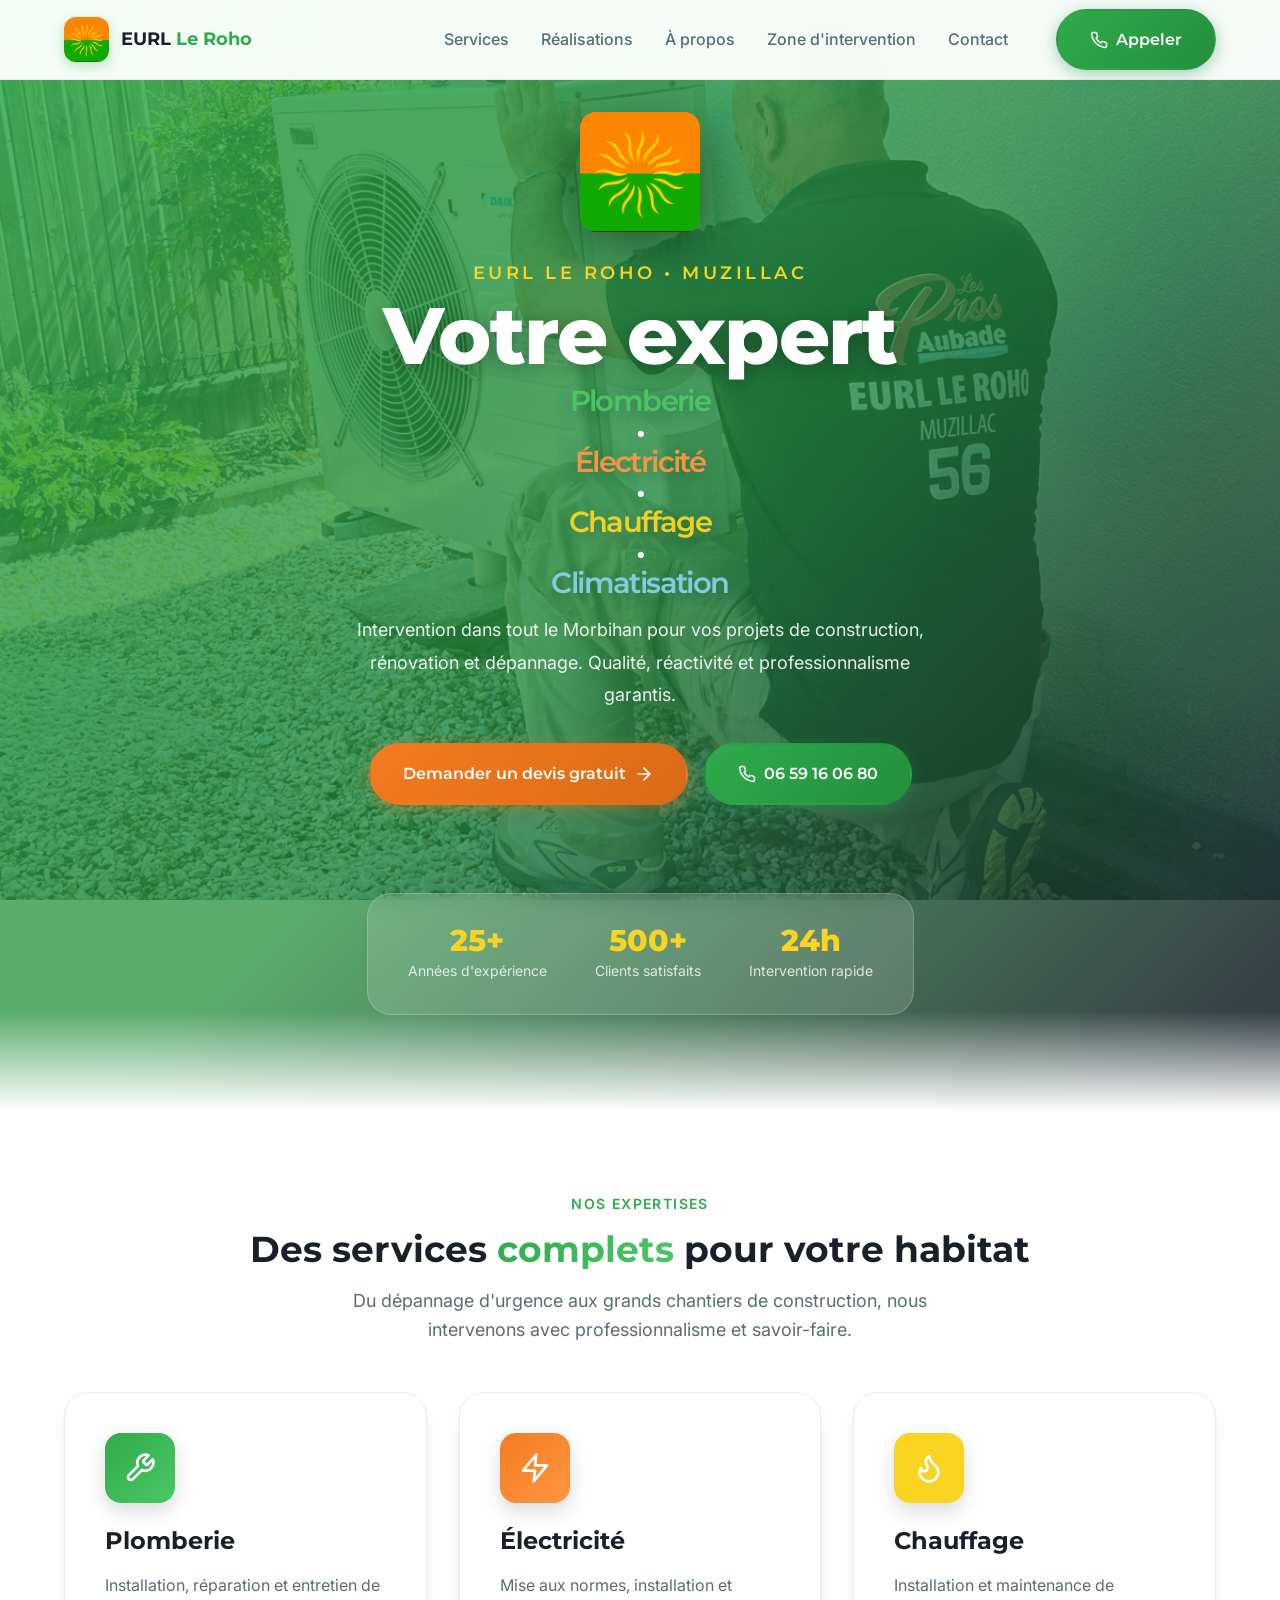
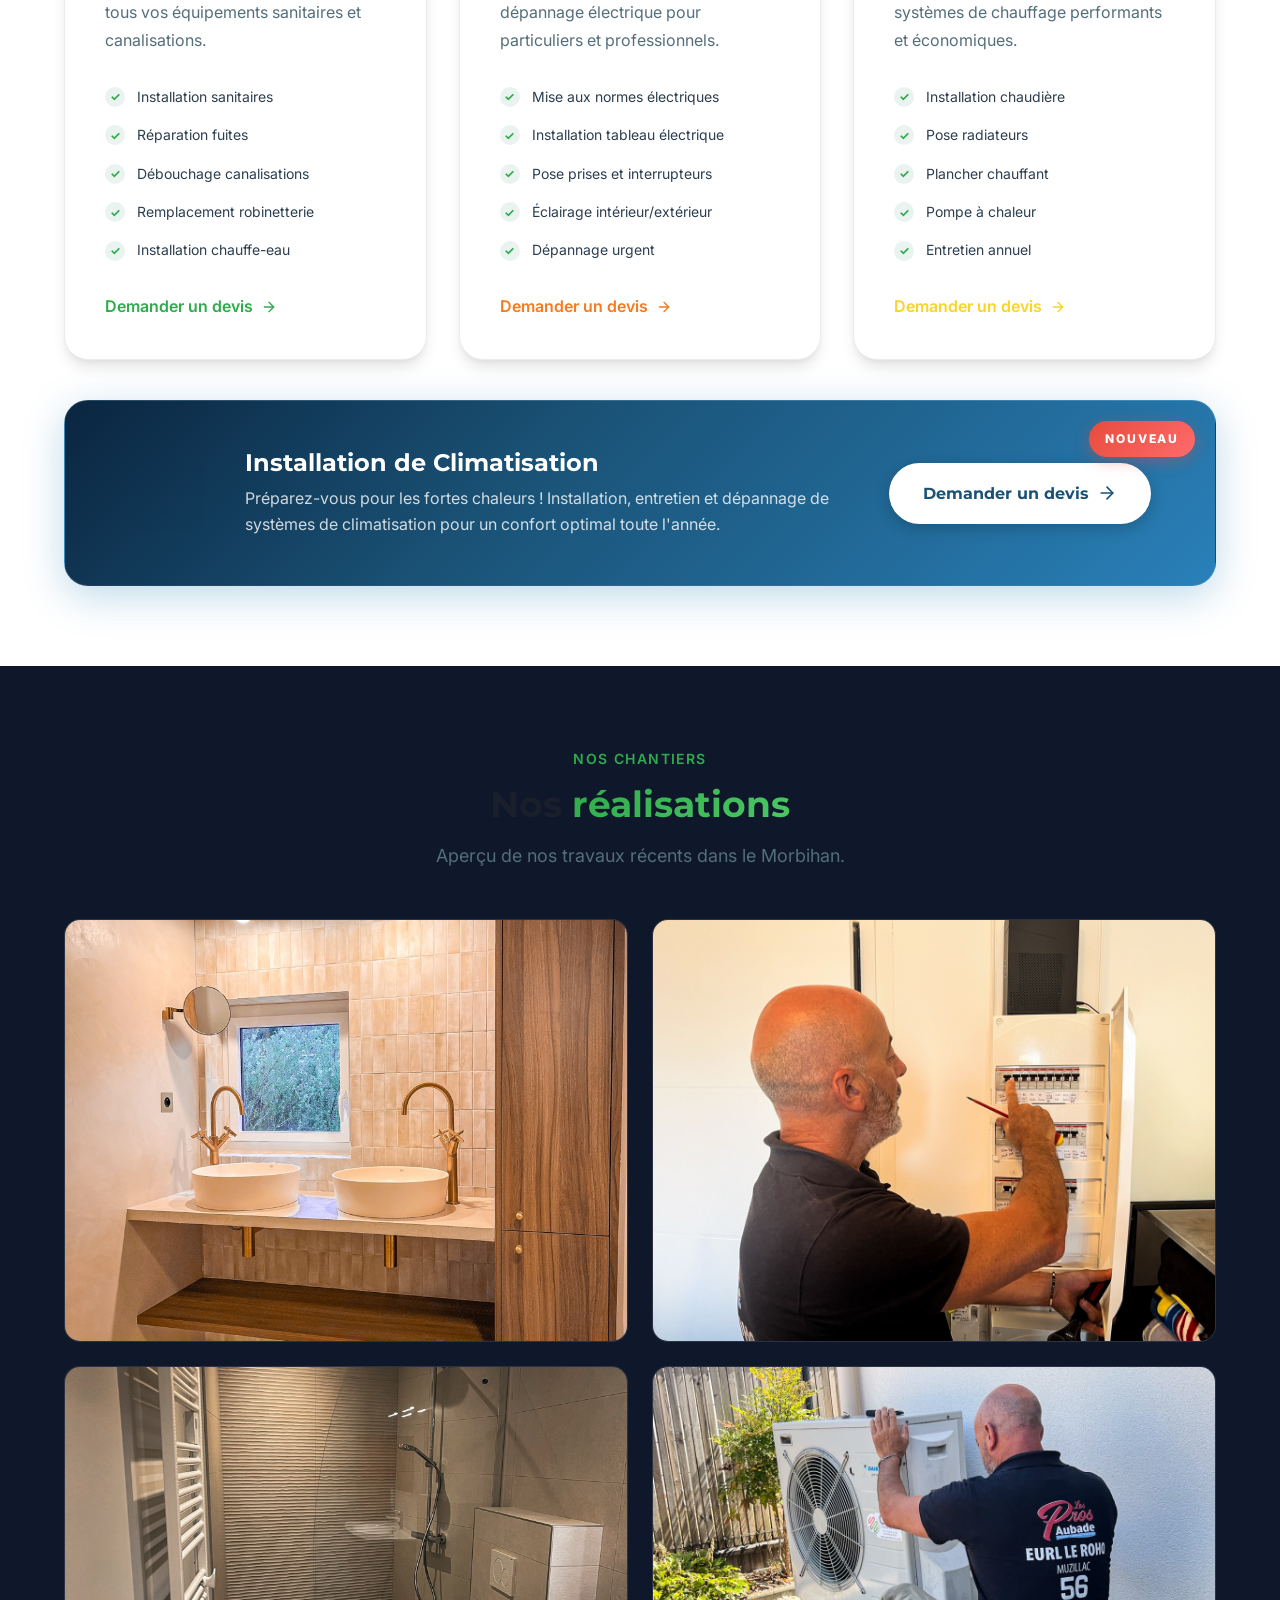
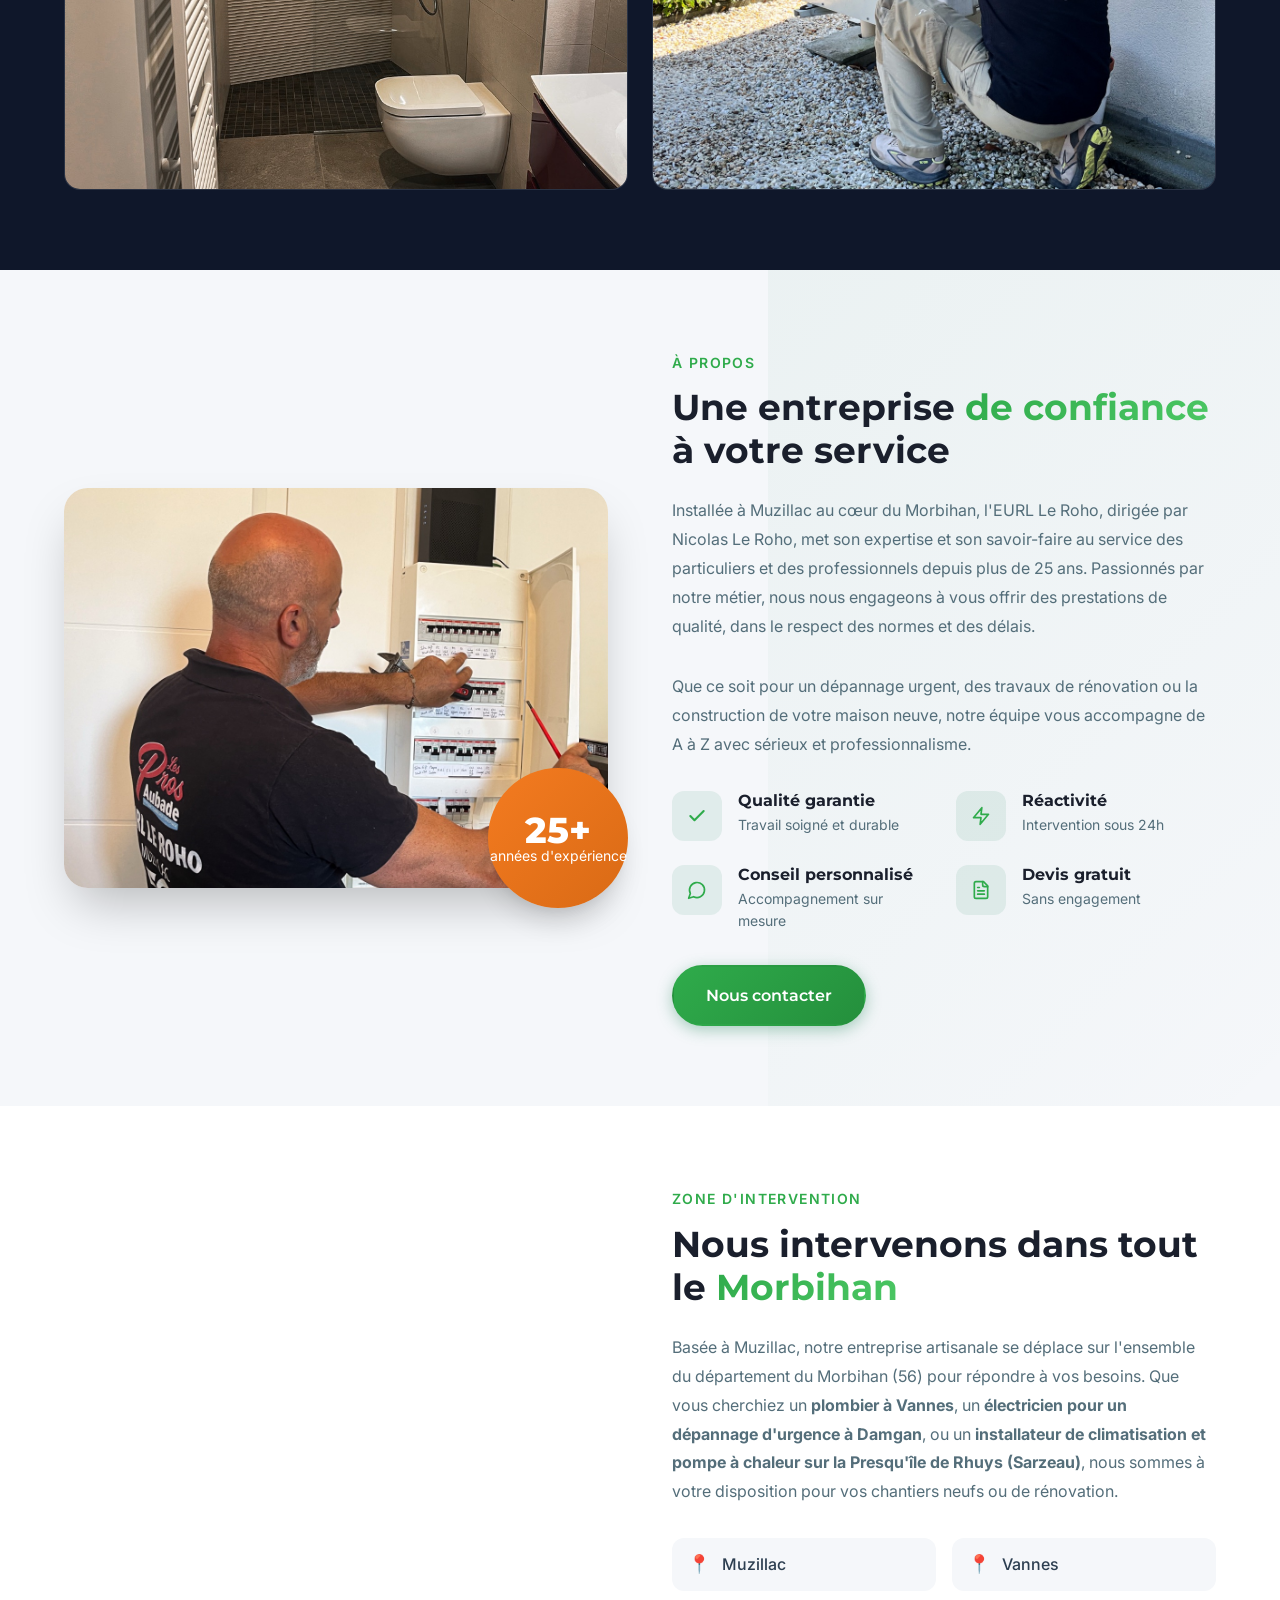
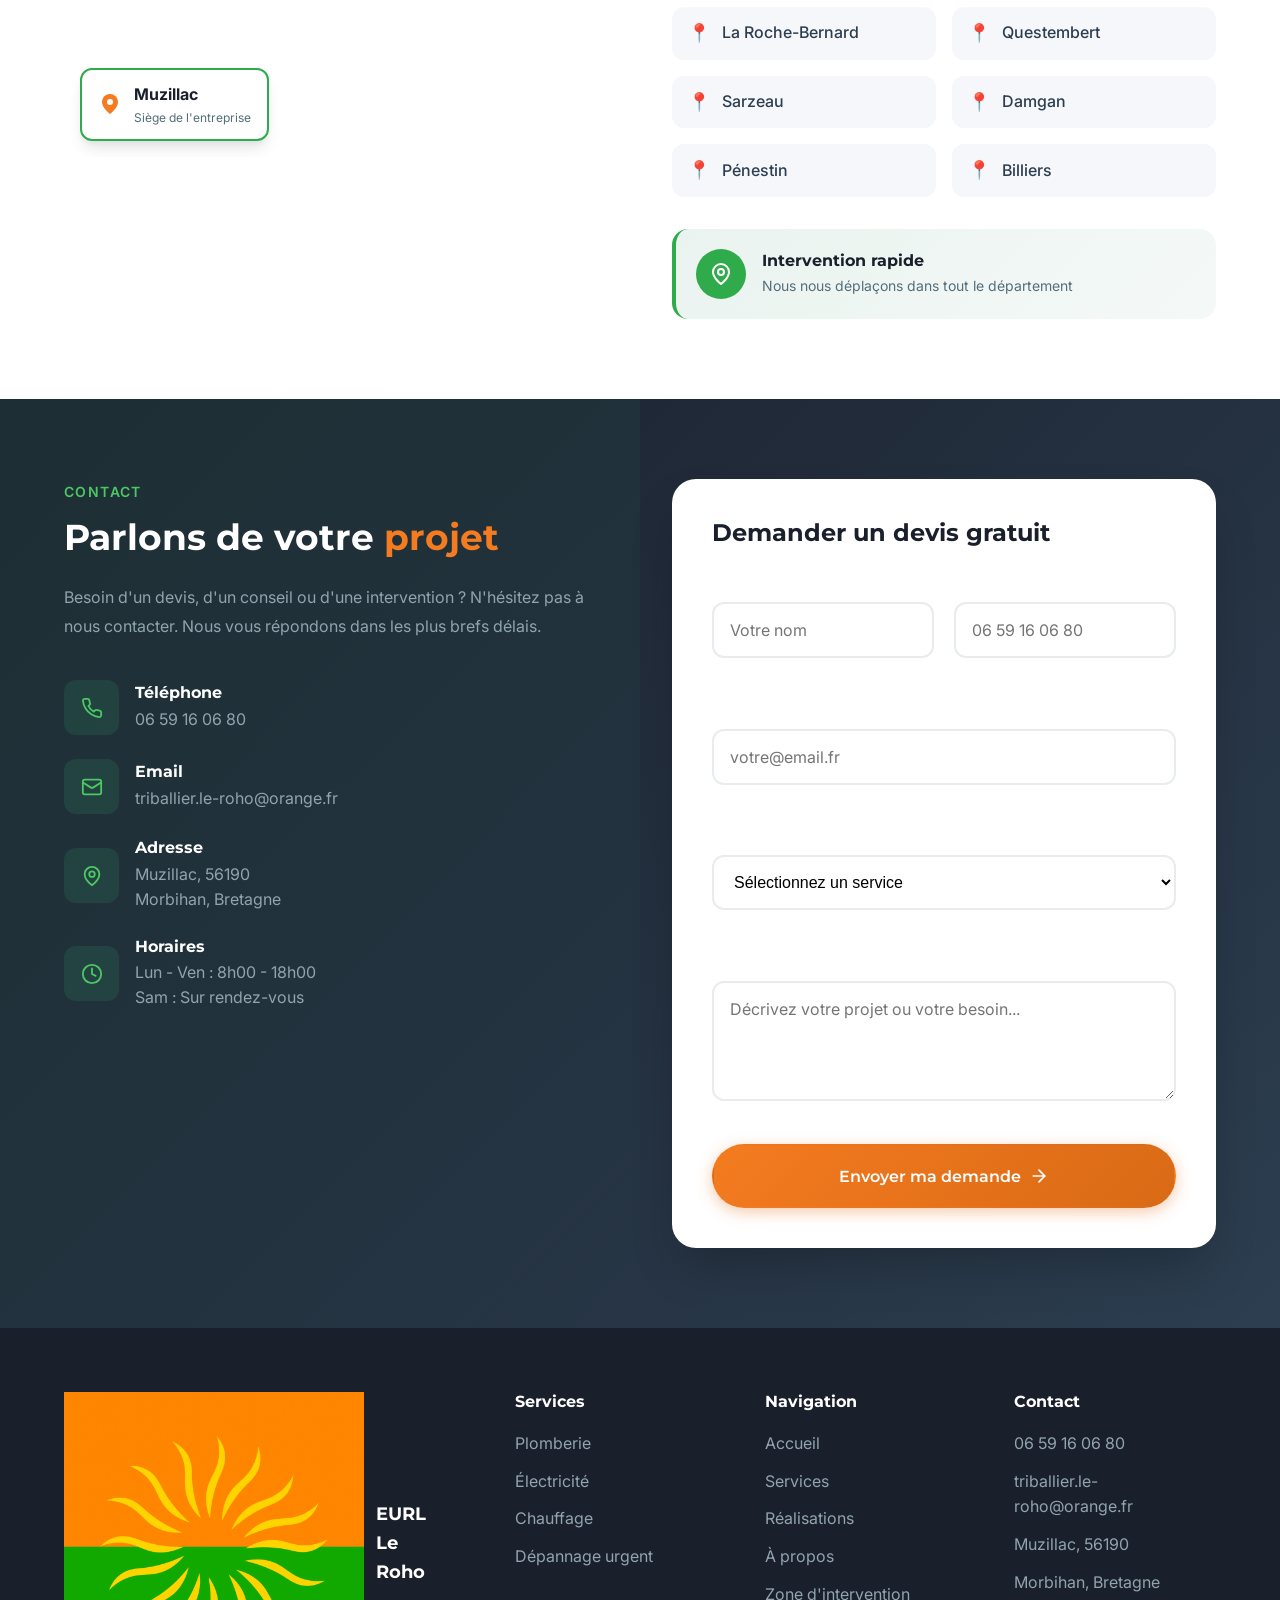
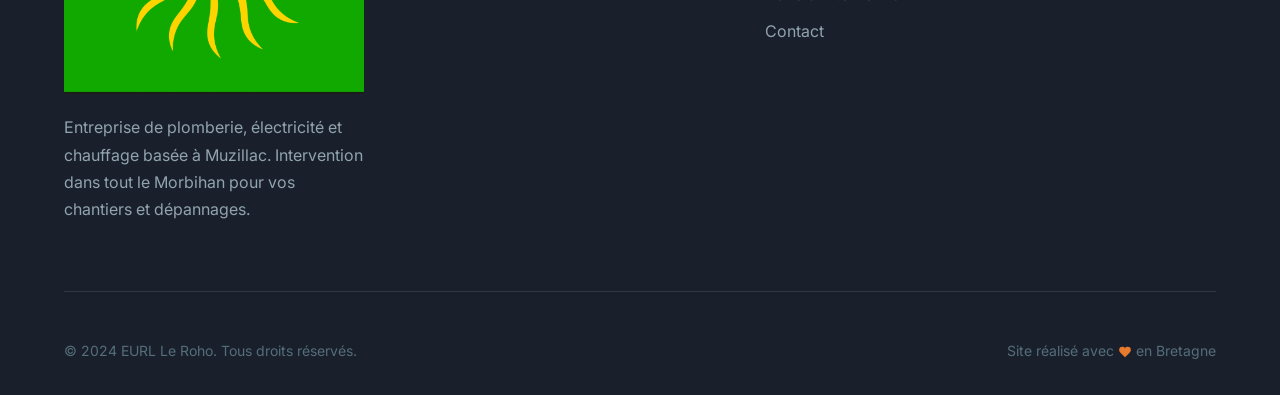
==== commit d1bceb3b: "Optimisation SEO locale (Méta, Alt, Schema.org)" ====
--- a/index.html
+++ b/index.html
@@ -5,11 +5,44 @@
   <meta charset="UTF-8">
   <meta name="viewport" content="width=device-width, initial-scale=1.0">
   <meta name="description"
-    content="EURL Le Roho - Plomberie, Électricité et Chauffage à Muzillac. Intervention dans tout le Morbihan pour vos chantiers et dépannages.">
+    content="EURL Le Roho : Votre artisan plombier, électricien et chauffagiste à Muzillac. Installation climatisation, dépannage d'urgence et rénovation sur Vannes, Questembert, Sarzeau, Damgan et tout le Morbihan.">
   <meta name="keywords"
-    content="plombier, électricien, chauffagiste, Muzillac, Morbihan, Bretagne, dépannage, chantier, EURL Le Roho">
-  <title>EURL Le Roho | Plomberie • Électricité • Chauffage | Muzillac - Morbihan</title>
+    content="plombier Muzillac, électricien Vannes, chauffagiste, installation pompe à chaleur Sarzeau, dépannage électrique Damgan, mise aux normes électriques Pénestin, rénovation salle de bain, installateur climatisation Questembert, plombier Morbihan, artisan La Roche-Bernard">
+  <title>Plombier, Électricien, Chauffagiste à Muzillac & Vannes | EURL Le Roho (56)</title>
   <link rel="stylesheet" href="css/style.css">
+  
+  <!-- Schema.org / LocalBusiness -->
+  <script type="application/ld+json">
+  {
+    "@context": "https://schema.org",
+    "@type": "HomeAndConstructionBusiness",
+    "name": "EURL Le Roho",
+    "image": "https://loznis.github.io/eurl-le-roho/assets/images/logo.png",
+    "description": "Entreprise spécialisée en plomberie, électricité, chauffage et climatisation intervenant à Muzillac, Vannes et dans tout le Morbihan.",
+    "address": {
+      "@type": "PostalAddress",
+      "addressLocality": "Muzillac",
+      "postalCode": "56190",
+      "addressRegion": "Bretagne",
+      "addressCountry": "FR"
+    },
+    "telephone": "+33659160680",
+    "email": "triballier.le-roho@orange.fr",
+    "areaServed": [
+      "Muzillac",
+      "Vannes",
+      "La Roche-Bernard",
+      "Questembert",
+      "Sarzeau",
+      "Damgan",
+      "Pénestin",
+      "Billiers",
+      "Morbihan"
+    ],
+    "priceRange": "€€",
+    "url": "https://loznis.github.io/eurl-le-roho/"
+  }
+  </script>
 </head>
 
 <body>
@@ -253,9 +286,9 @@
         <!-- 1: Plomberie & Sanitaires -->
         <div class="portfolio-card" data-slideshow="plomberie">
           <div class="portfolio-img-wrapper">
-            <img src="assets/images/IMG_1118.jpg" alt="Rénovation salle de bain moderne" class="slide-img active" loading="lazy">
-            <img src="assets/images/IMG_1402.jpg" alt="Double vasque et faïence zellige vert" class="slide-img" loading="lazy">
-            <img src="assets/images/IMG_1404.jpg" alt="Douche italienne encastrée noire mat" class="slide-img" loading="lazy">
+            <img src="assets/images/IMG_1118.jpg" alt="Rénovation salle de bain moderne à Sarzeau par artisan plombier" class="slide-img active" loading="lazy">
+            <img src="assets/images/IMG_1402.jpg" alt="Double vasque et faïence zellige vert - Plombier Muzillac" class="slide-img" loading="lazy">
+            <img src="assets/images/IMG_1404.jpg" alt="Douche italienne encastrée noire mat - Plombier La Roche-Bernard" class="slide-img" loading="lazy">
             <img src="assets/images/IMG_1394.jpg" alt="Robinetterie murale laiton doré" class="slide-img" loading="lazy">
             <img src="assets/images/IMG_1802.jpg" alt="Lave-mains compact d'angle" class="slide-img" loading="lazy">
             <div class="portfolio-overlay">
@@ -278,9 +311,9 @@
         <!-- 2: Électricité -->
         <div class="portfolio-card" data-slideshow="electricite">
           <div class="portfolio-img-wrapper">
-            <img src="assets/images/IMG_3975.jpg" alt="Mise aux normes du tableau électrique par Nicolas Le Roho" class="slide-img active" loading="lazy">
+            <img src="assets/images/IMG_3975.jpg" alt="Mise aux normes électriques à Pénestin par Nicolas Le Roho" class="slide-img active" loading="lazy">
             <img src="assets/images/IMG_3979.jpg" alt="Contrôle et câblage disjoncteurs" class="slide-img" loading="lazy">
-            <img src="assets/images/IMG_3960.jpg" alt="Distribution électrique encastrée" class="slide-img" loading="lazy">
+            <img src="assets/images/IMG_3960.jpg" alt="Distribution électrique encastrée - Électricien Vannes" class="slide-img" loading="lazy">
             <img src="assets/images/IMG_3983.jpg" alt="Nicolas Le Roho travaux d'électricité" class="slide-img" loading="lazy">
             <div class="portfolio-overlay">
               <span class="portfolio-tag">Électricité</span>
@@ -301,7 +334,7 @@
         <!-- 3: Chauffage -->
         <div class="portfolio-card" data-slideshow="chauffage">
           <div class="portfolio-img-wrapper">
-            <img src="assets/images/IMG_2989.jpg" alt="Pose plancher chauffant et réseau" class="slide-img active" loading="lazy">
+            <img src="assets/images/IMG_2989.jpg" alt="Pose plancher chauffant et réseau à Damgan - Chauffagiste" class="slide-img active" loading="lazy">
             <img src="assets/images/IMG_0005.JPG" alt="Réalisation et pose de plancher chauffant" class="slide-img" loading="lazy">
             <div class="portfolio-overlay">
               <span class="portfolio-tag">Chauffage</span>
@@ -320,7 +353,7 @@
         <!-- 4: Climatisation -->
         <div class="portfolio-card" data-slideshow="climatisation">
           <div class="portfolio-img-wrapper">
-            <img src="assets/images/IMG_3999.jpg" alt="Installation climatisation Daikin par Nicolas Le Roho" class="slide-img active" loading="lazy">
+            <img src="assets/images/IMG_3999.jpg" alt="Installation climatisation Daikin à Questembert par Nicolas Le Roho" class="slide-img active" loading="lazy">
             <img src="assets/images/IMG_3993.jpg" alt="Entretien et réglage de climatisation" class="slide-img" loading="lazy">
             <div class="portfolio-overlay">
               <span class="portfolio-tag">Climatisation</span>
@@ -462,9 +495,10 @@
         <span class="section-label">Zone d'intervention</span>
         <h2>Nous intervenons dans tout le <span class="text-gradient">Morbihan</span></h2>
         <p>
-          Basée à Muzillac, notre entreprise se déplace sur l'ensemble du département du Morbihan pour répondre à vos
-          besoins en plomberie, électricité et chauffage. Chantiers neufs ou dépannages, nous sommes à votre
-          disposition.
+          Basée à Muzillac, notre entreprise artisanale se déplace sur l'ensemble du département du Morbihan (56) pour répondre à vos
+          besoins. Que vous cherchiez un <strong>plombier à Vannes</strong>, un <strong>électricien pour un dépannage d'urgence à Damgan</strong>, 
+          ou un <strong>installateur de climatisation et pompe à chaleur sur la Presqu'île de Rhuys (Sarzeau)</strong>, 
+          nous sommes à votre disposition pour vos chantiers neufs ou de rénovation.
         </p>
 
         <ul class="zone-list">
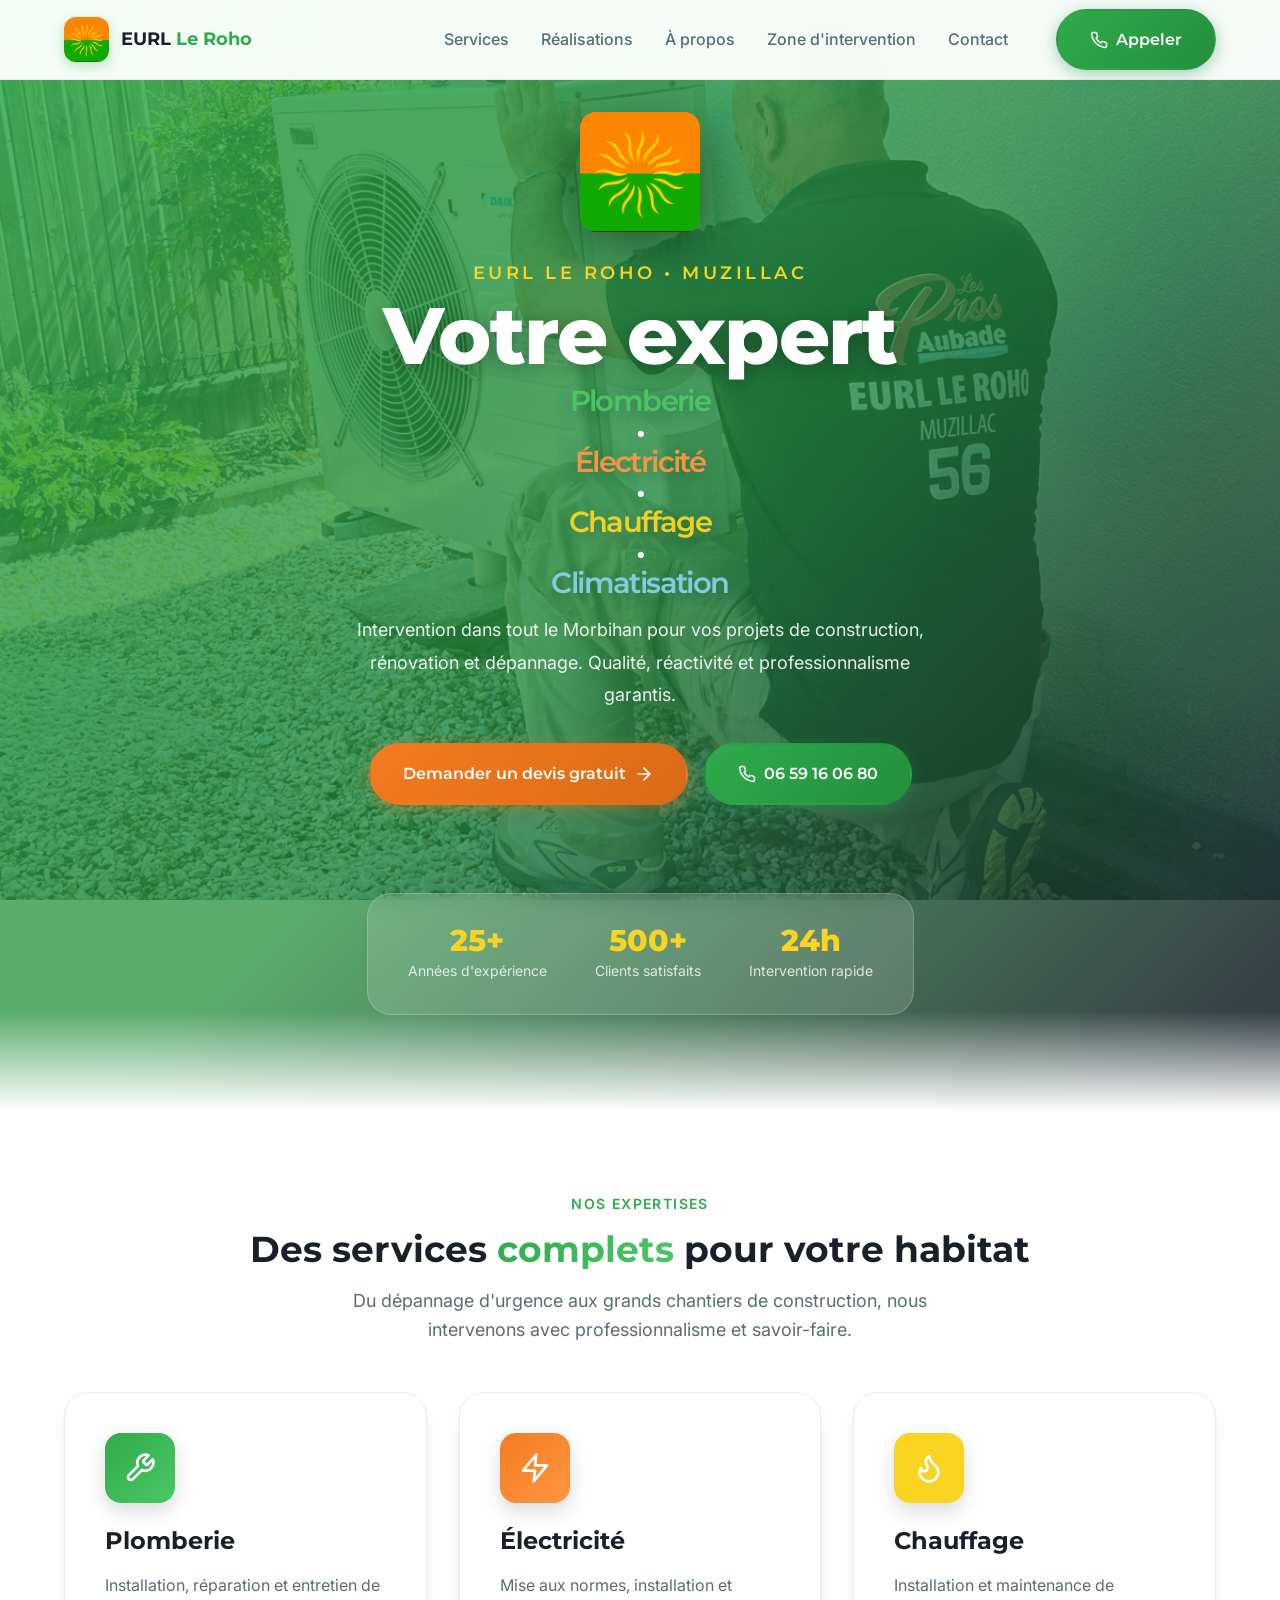
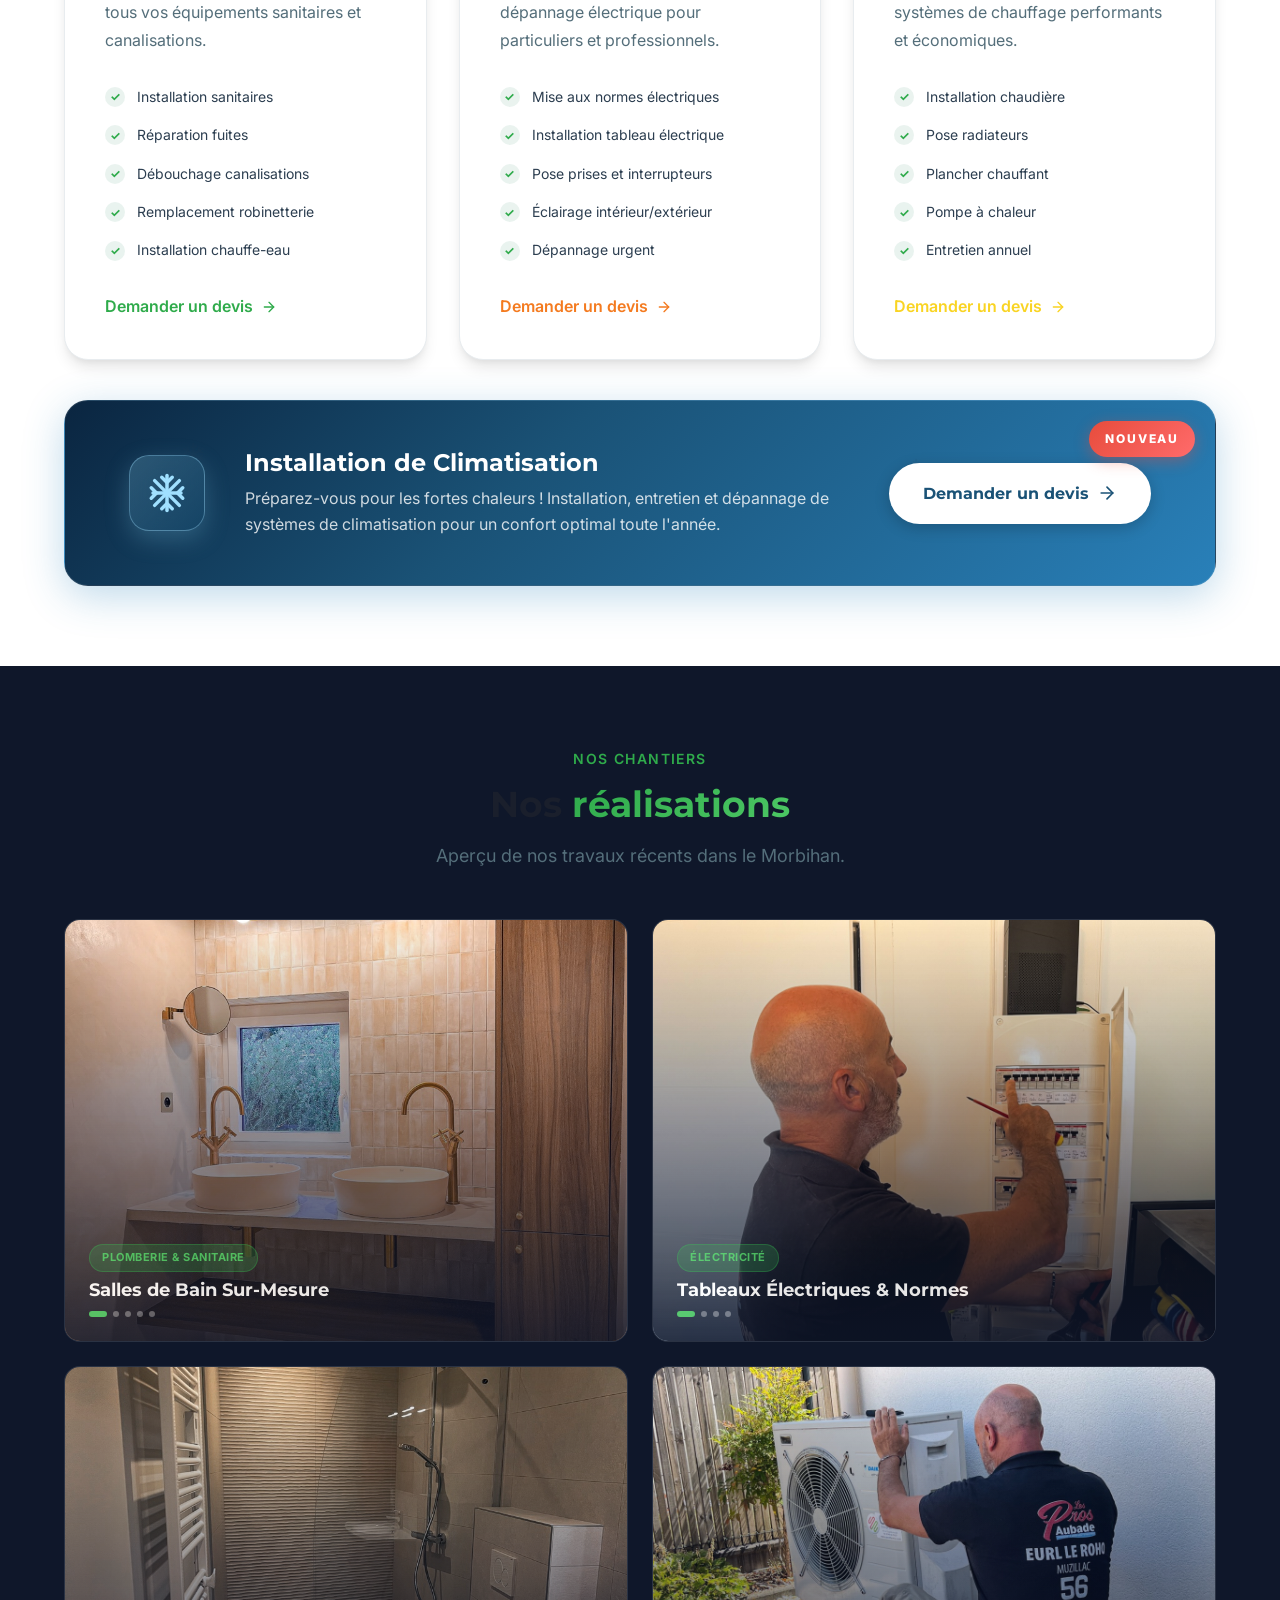
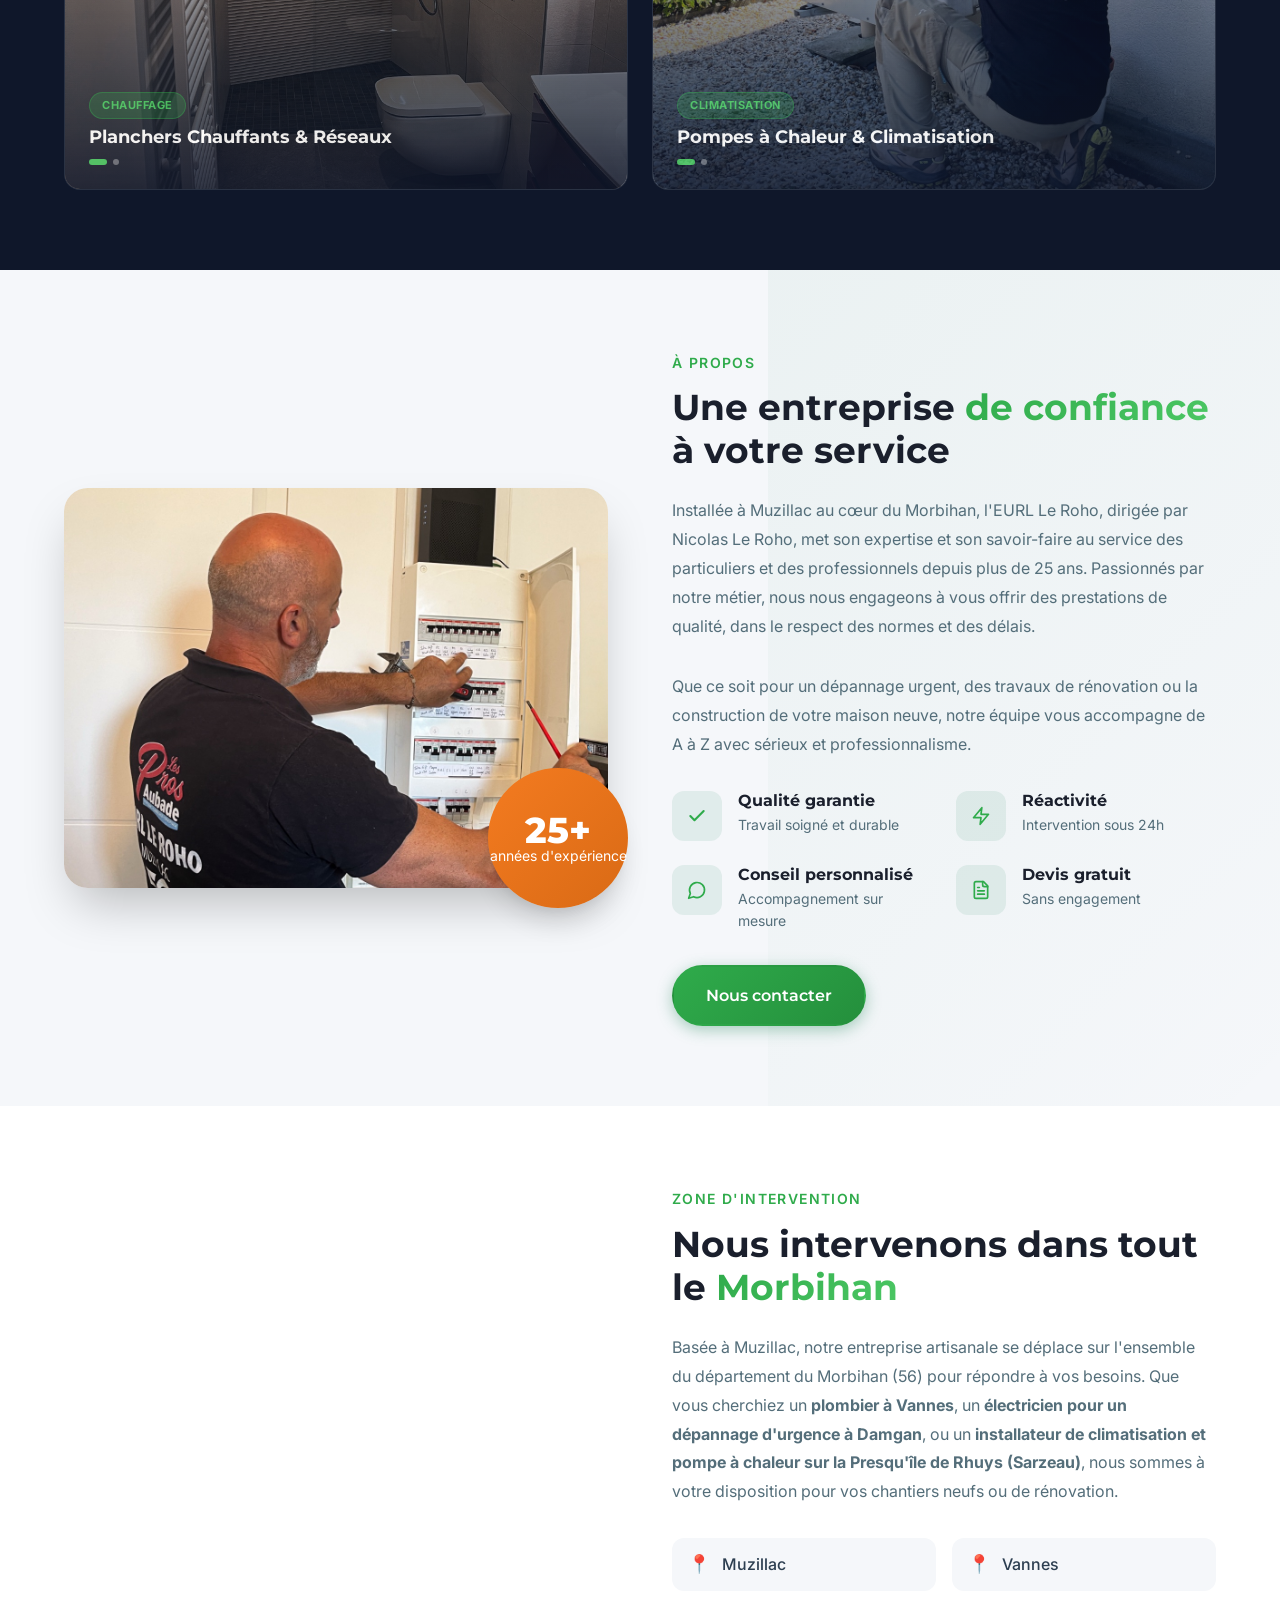
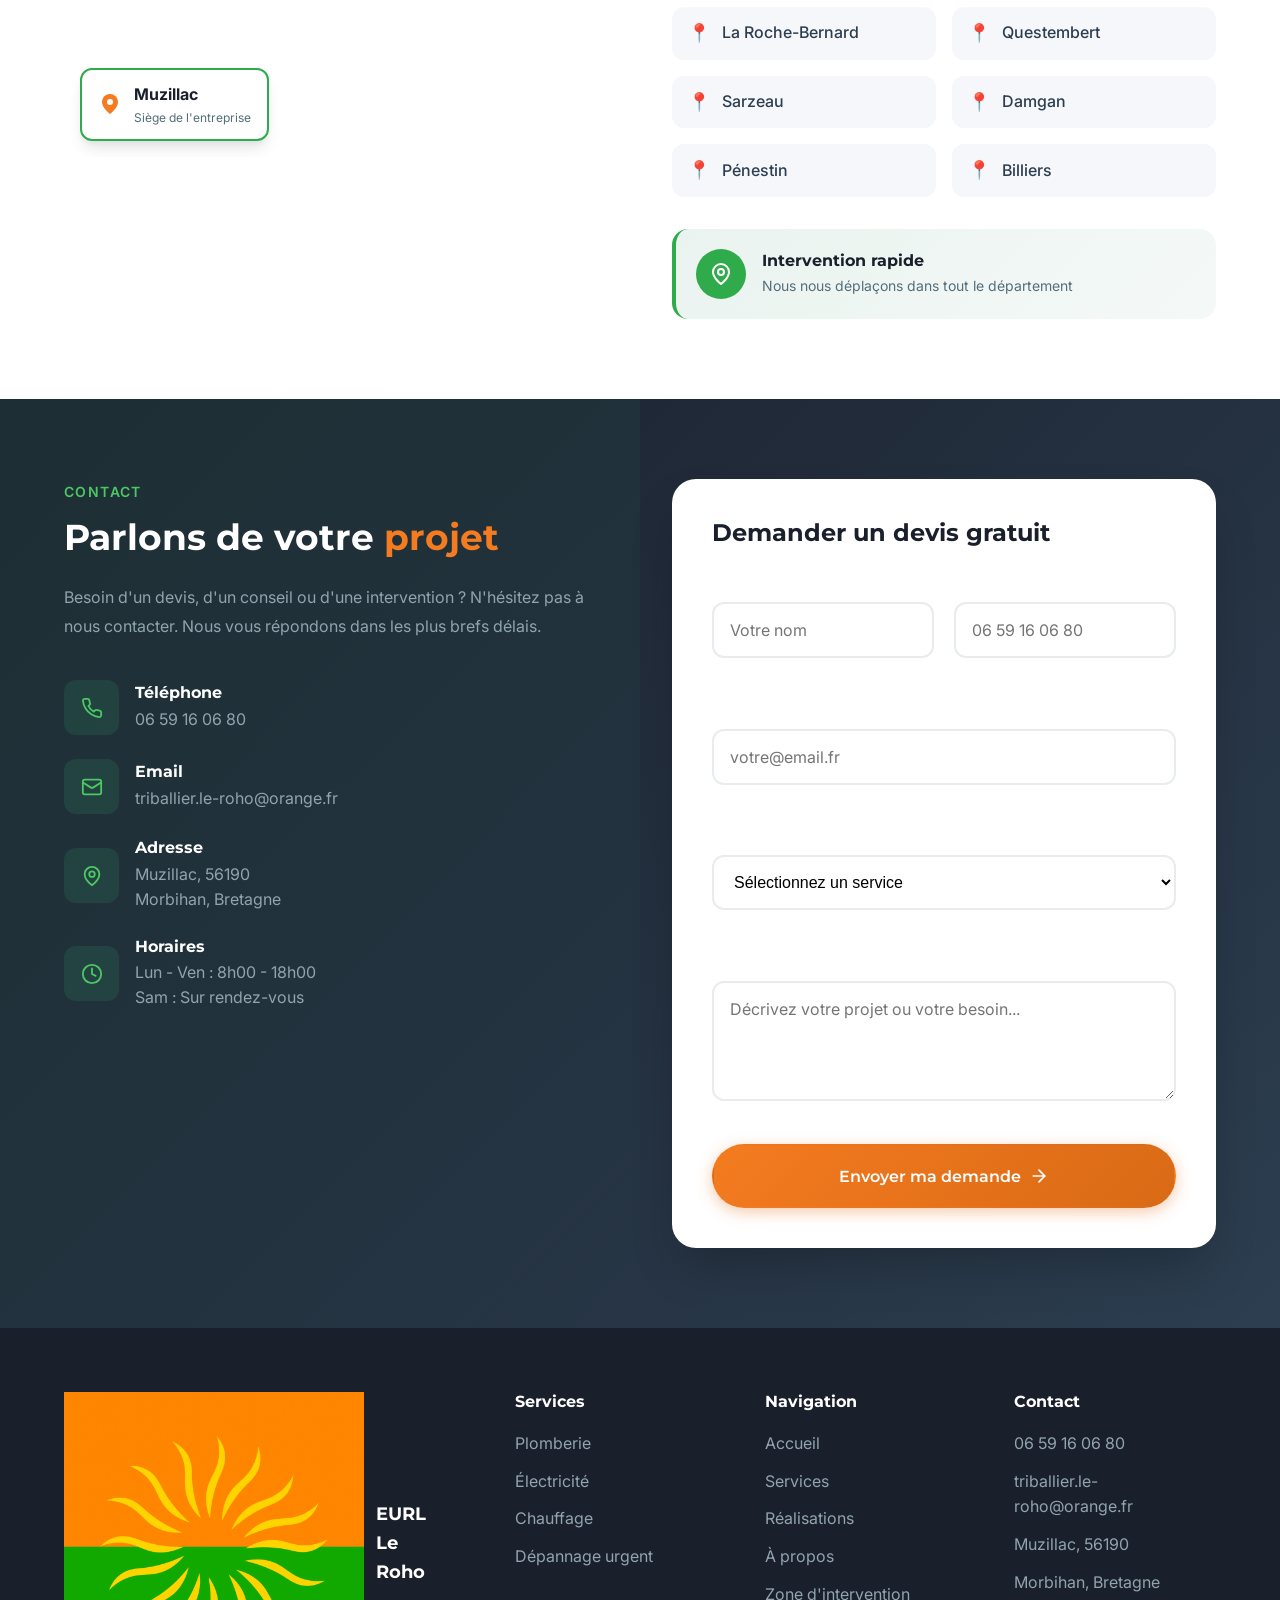
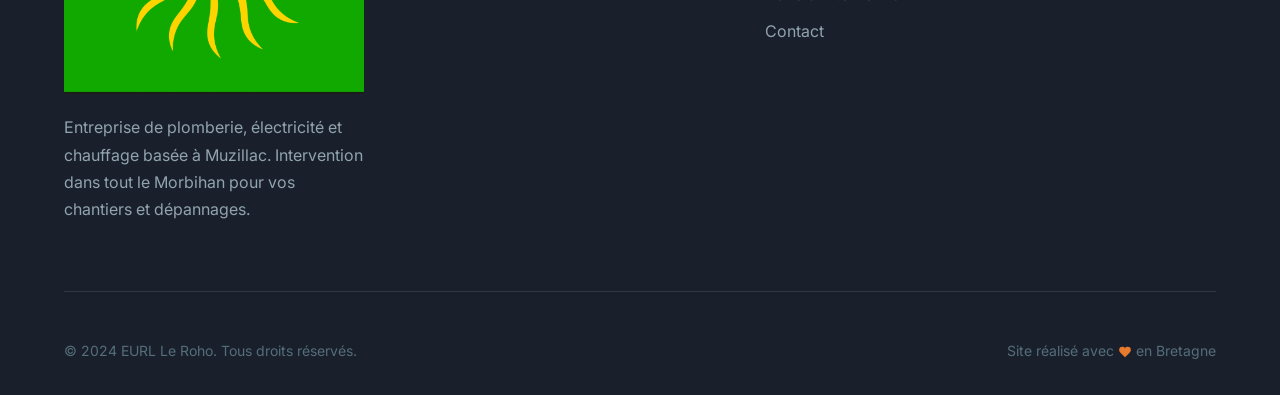
==== commit a84590c5: "Correction URL de redirection du formulaire (absolue)" ====
--- a/index.html
+++ b/index.html
@@ -608,8 +608,7 @@
           <input type="hidden" name="_captcha" value="true">
           <input type="hidden" name="_template" value="table">
           <!-- IMPORTANT : Remplacer l'URL ci-dessous par l'URL complète une fois le site en ligne -->
-          <!-- Exemple : https://www.votre-domaine.fr/merci.html -->
-          <input type="hidden" name="_next" value="merci.html">
+          <input type="hidden" name="_next" value="https://loznis.github.io/eurl-le-roho/merci.html">
           <input type="text" name="_honey" style="display:none">
 
           <div class="form-grid">
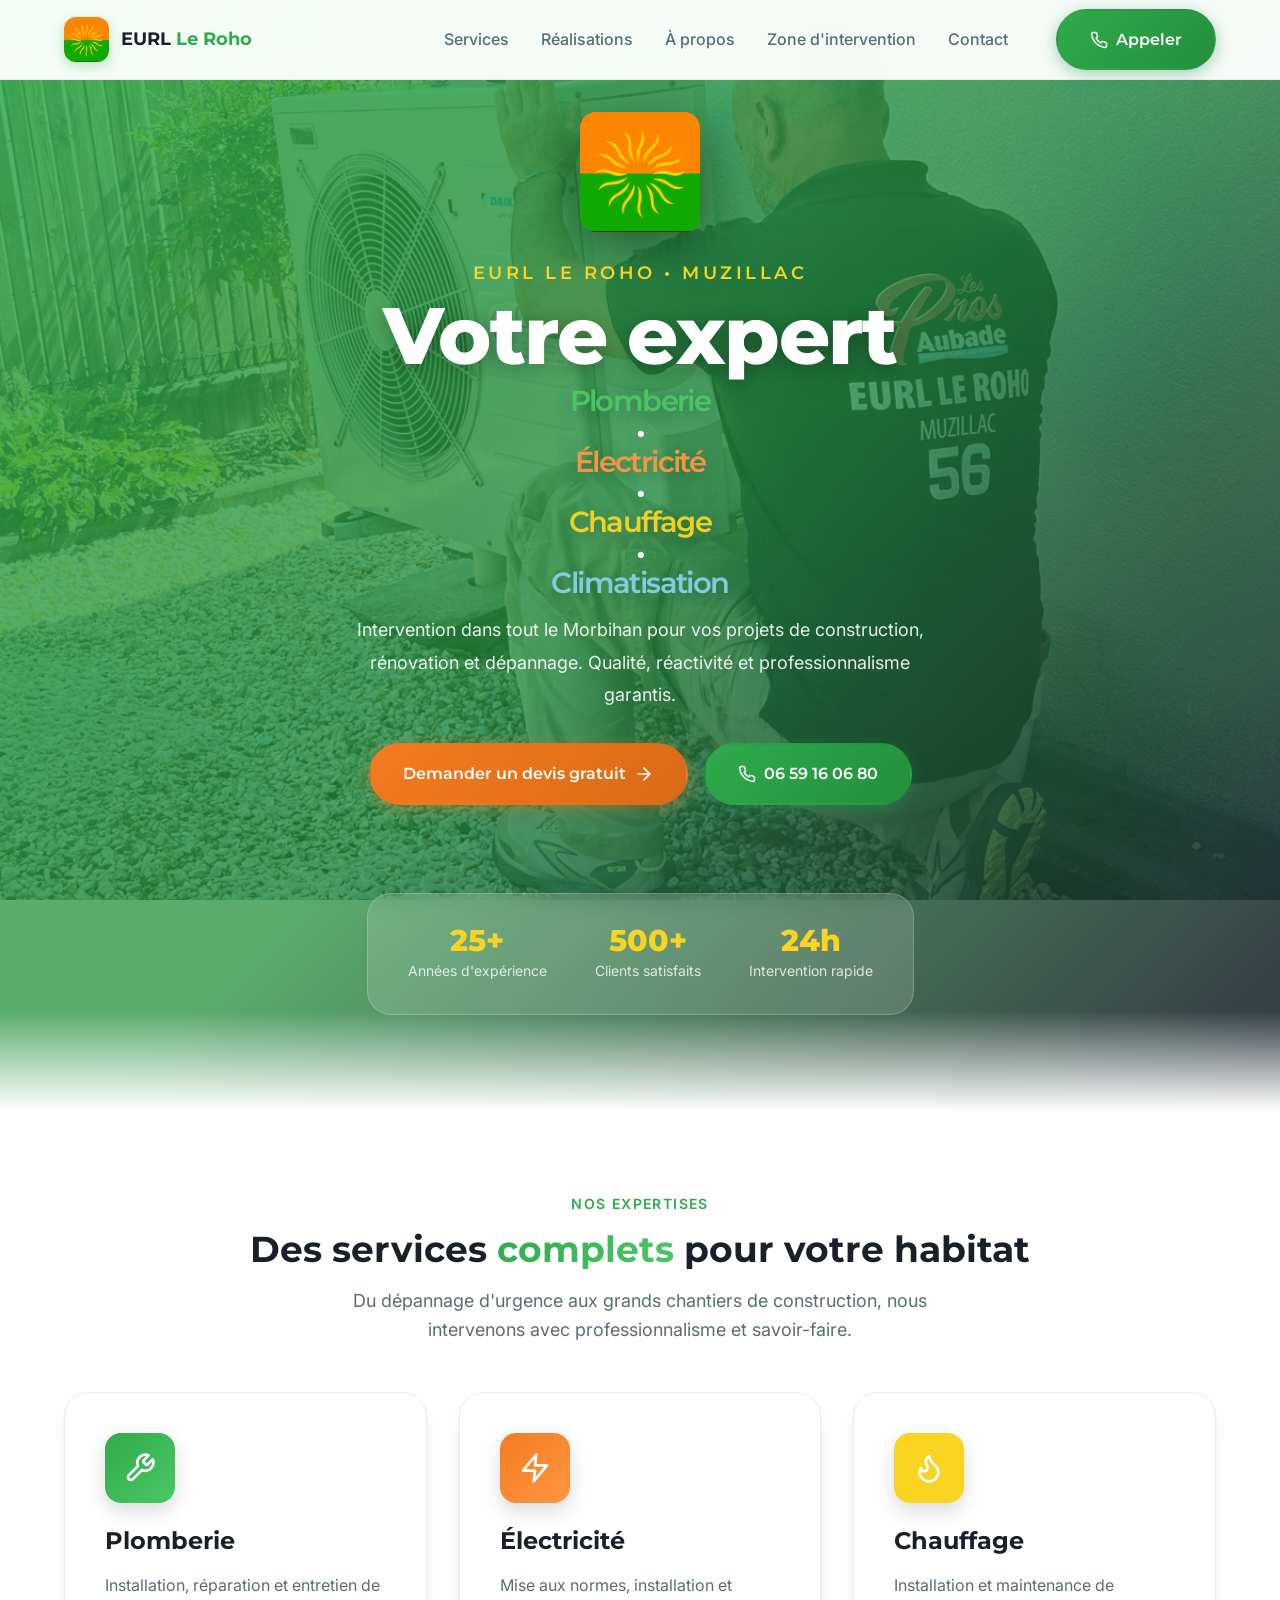
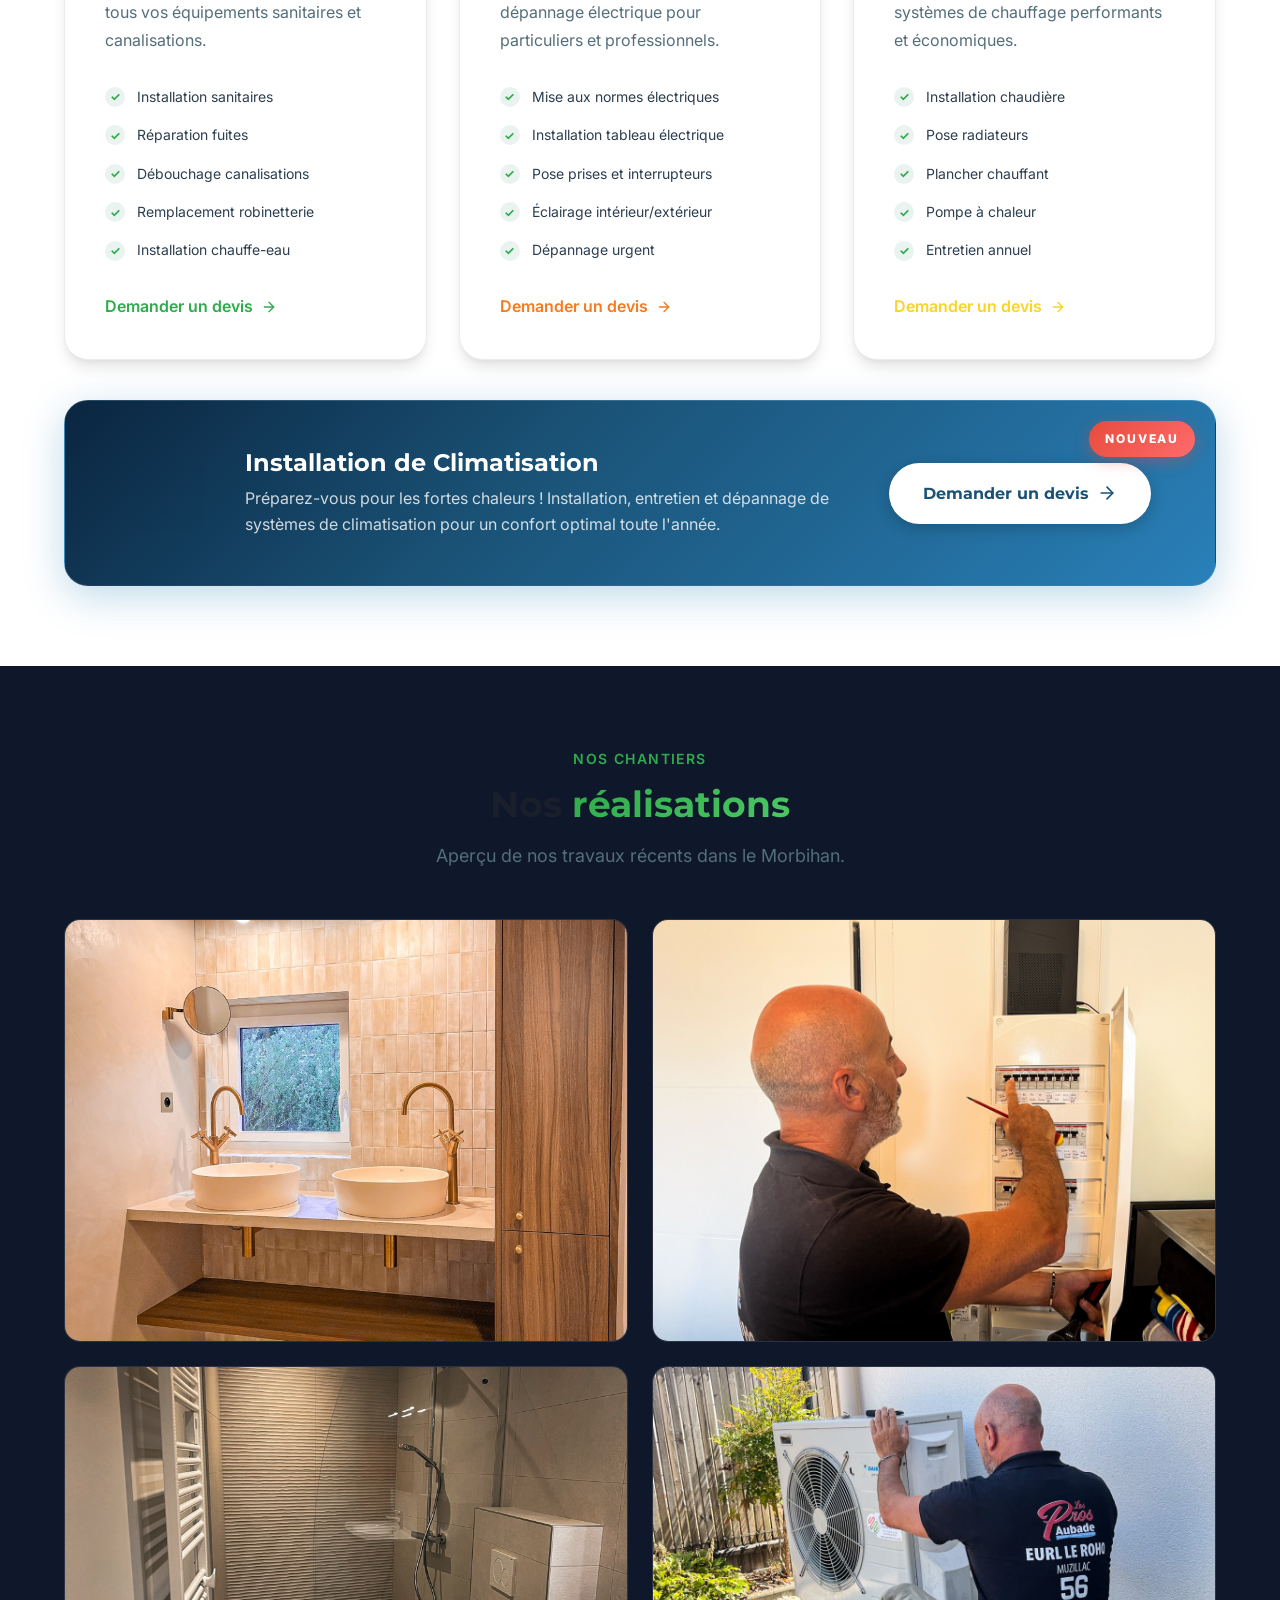
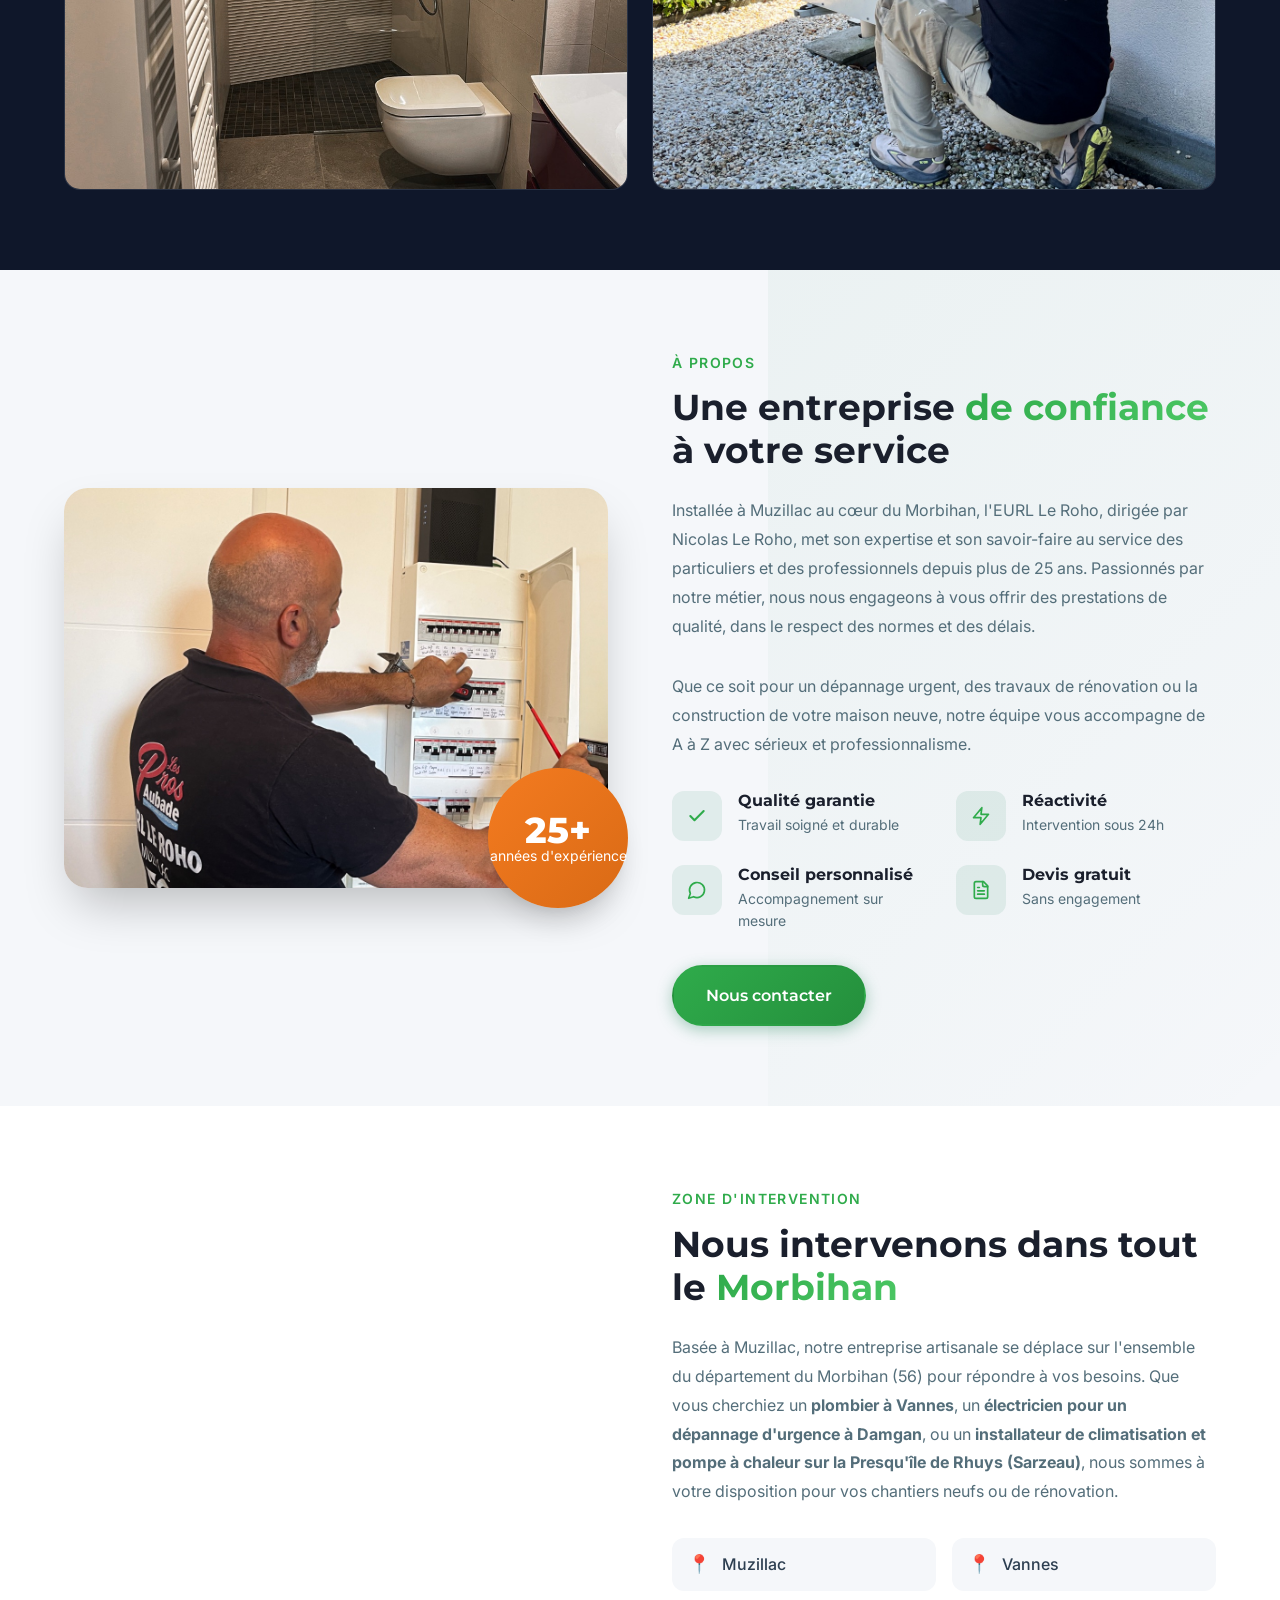
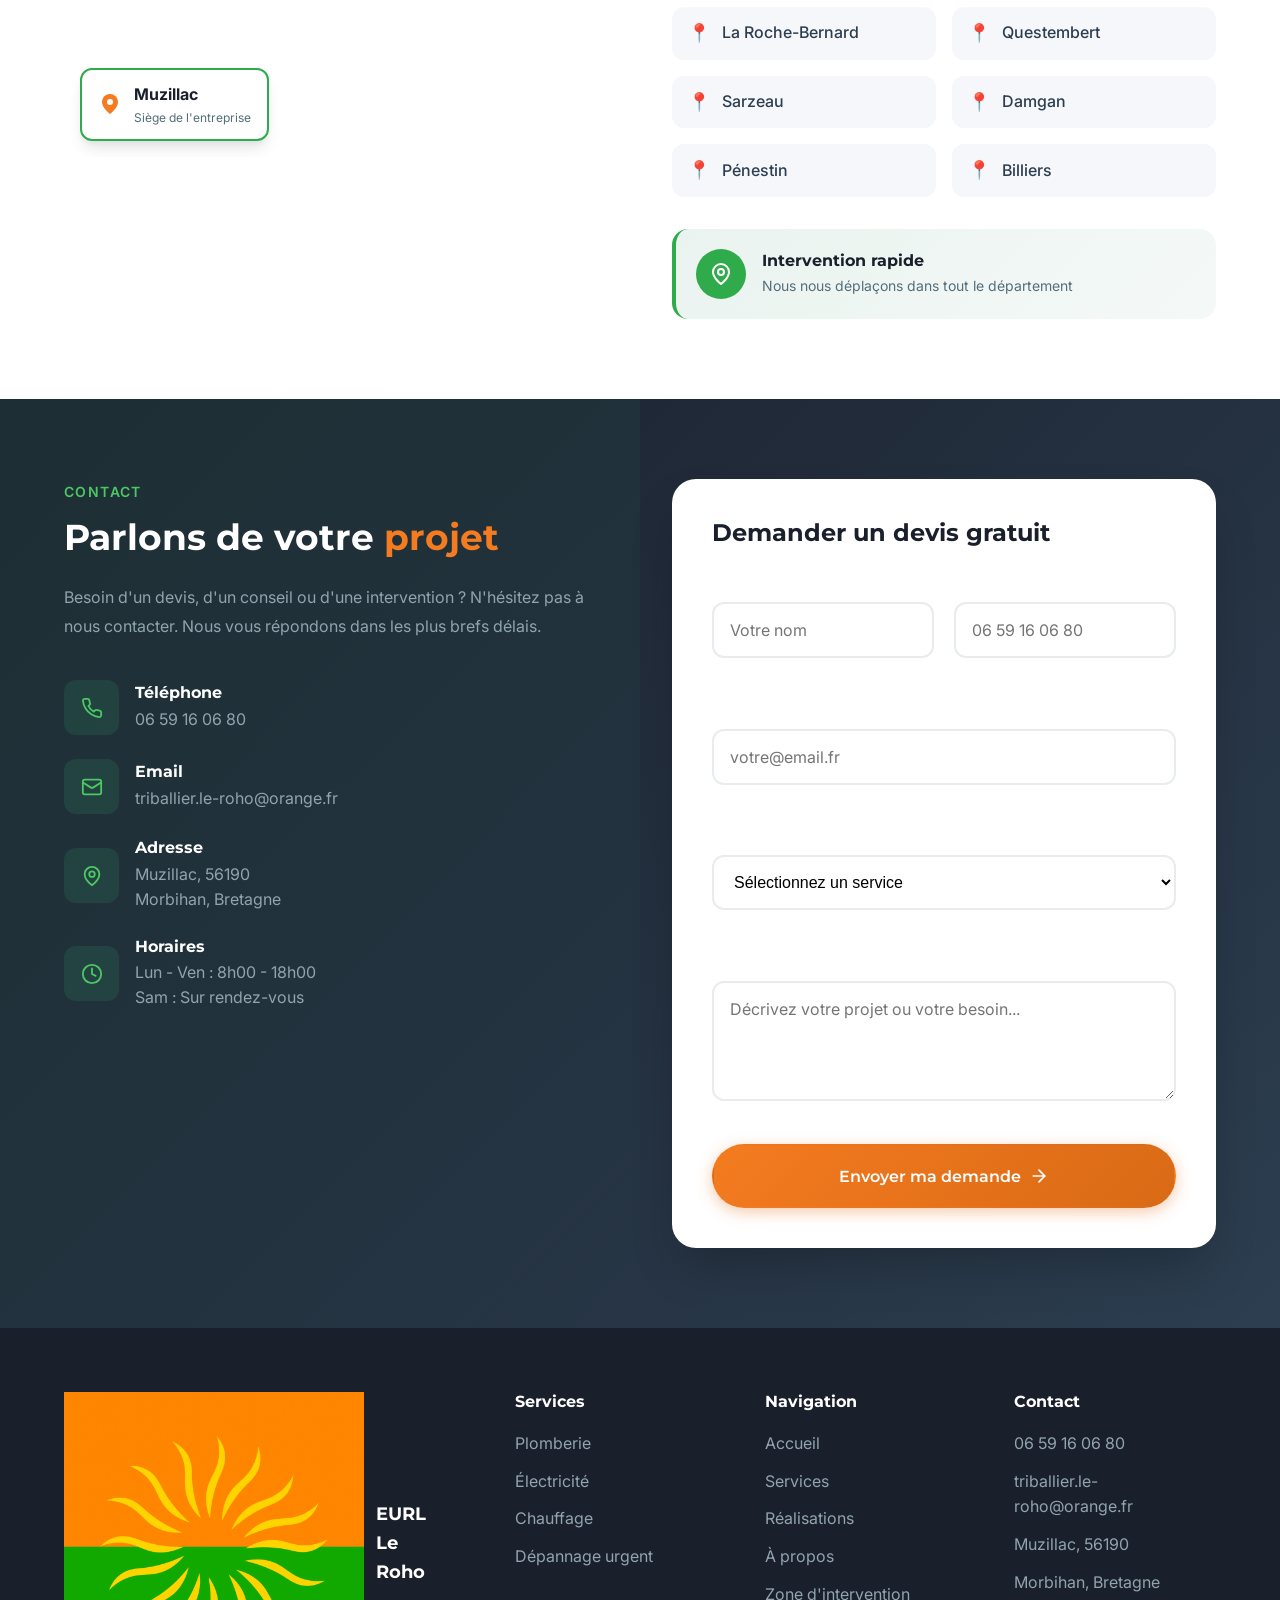
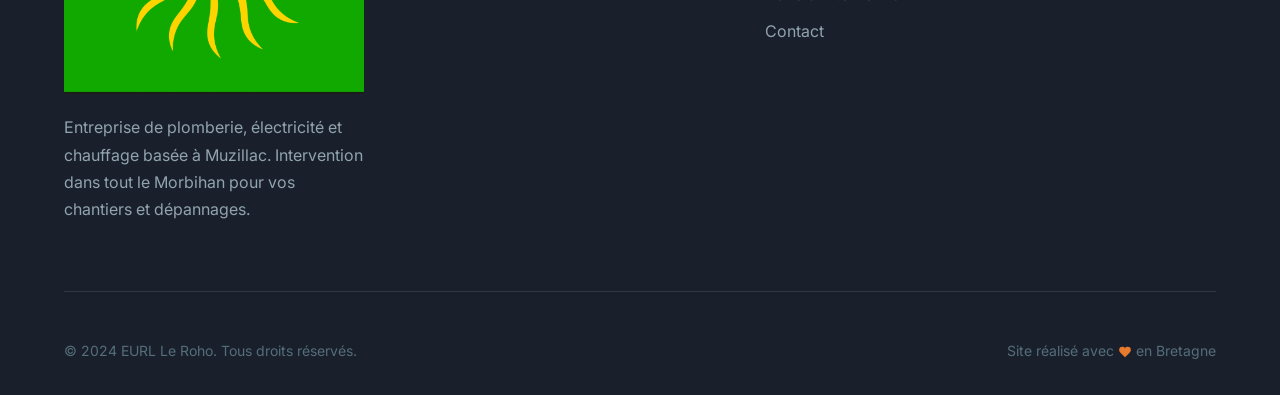
==== commit 82554544: "Ajout de l'icône du site (Favicon)" ====
--- a/index.html
+++ b/index.html
@@ -10,6 +10,10 @@
     content="plombier Muzillac, électricien Vannes, chauffagiste, installation pompe à chaleur Sarzeau, dépannage électrique Damgan, mise aux normes électriques Pénestin, rénovation salle de bain, installateur climatisation Questembert, plombier Morbihan, artisan La Roche-Bernard">
   <title>Plombier, Électricien, Chauffagiste à Muzillac & Vannes | EURL Le Roho (56)</title>
   <link rel="stylesheet" href="css/style.css">
+  
+  <!-- Favicon -->
+  <link rel="icon" type="image/png" href="assets/images/logo.png">
+  <link rel="apple-touch-icon" href="assets/images/logo.png">
   
   <!-- Schema.org / LocalBusiness -->
   <script type="application/ld+json">
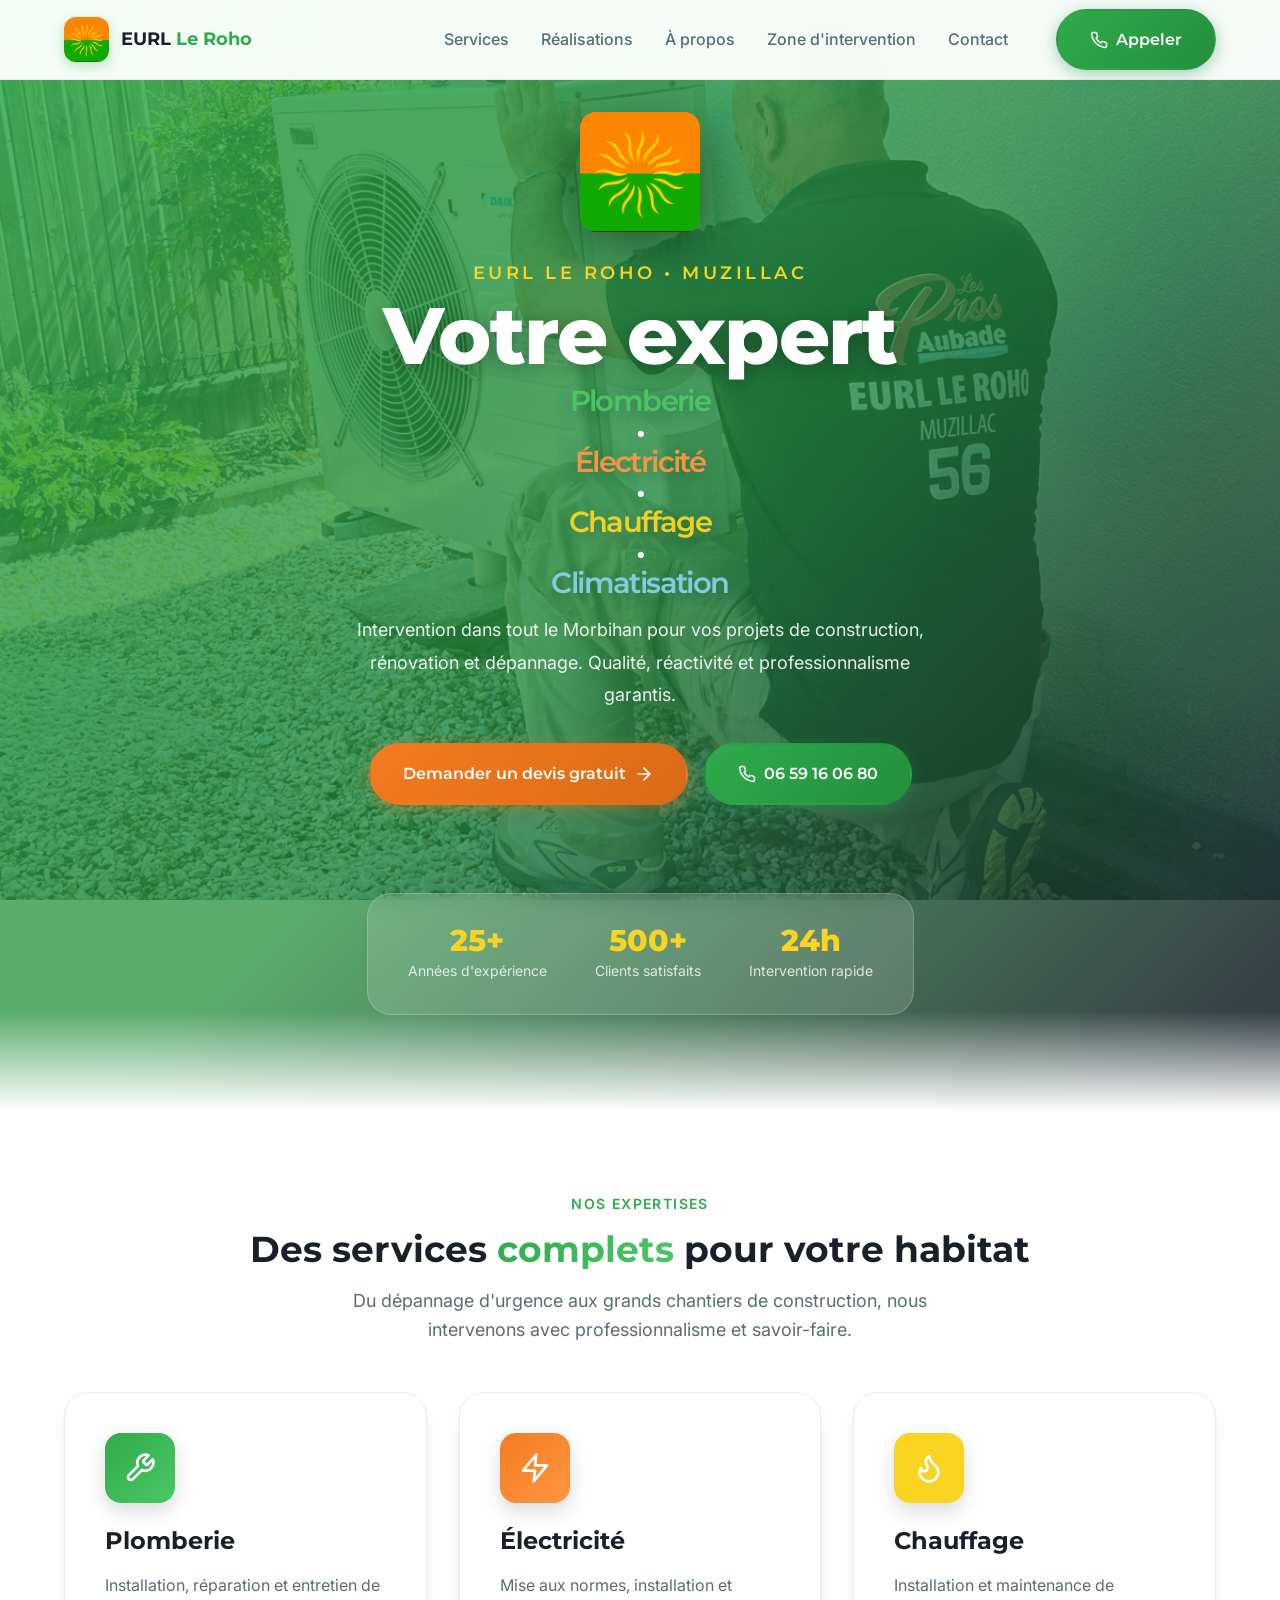
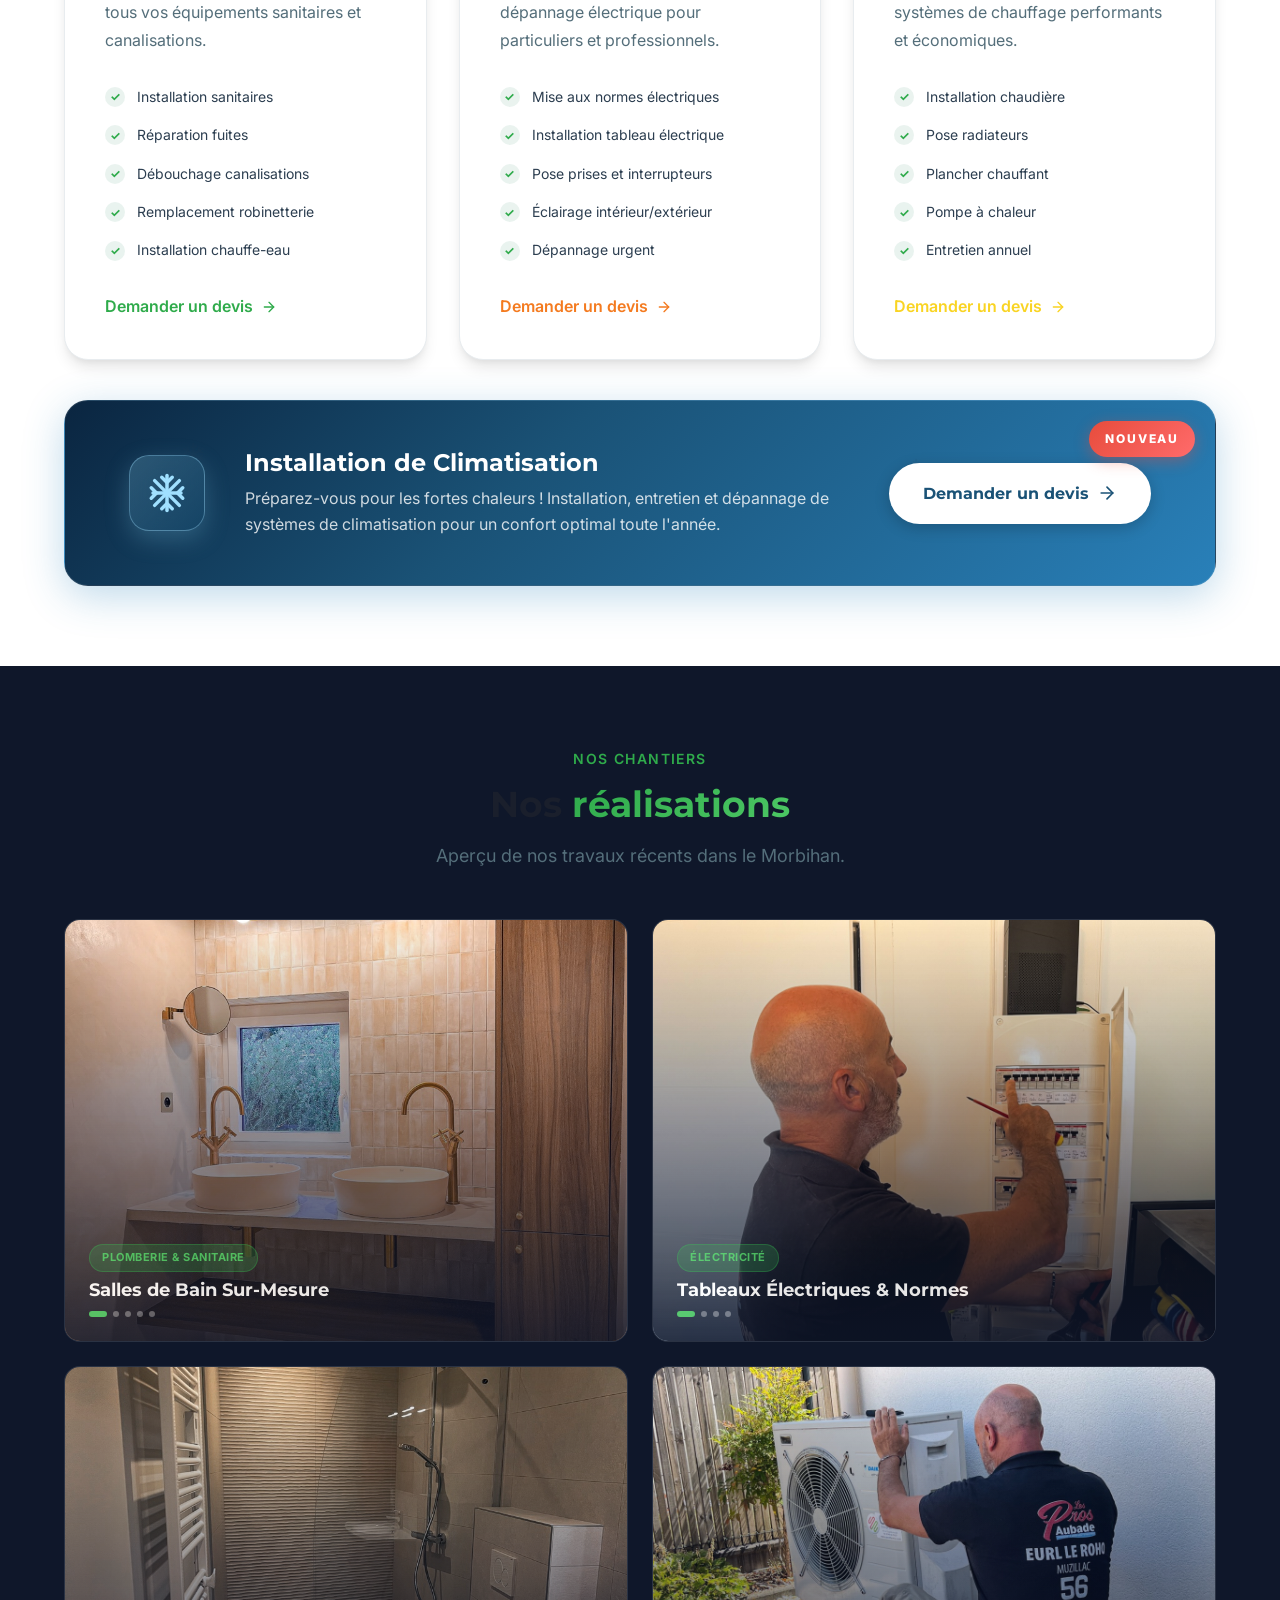
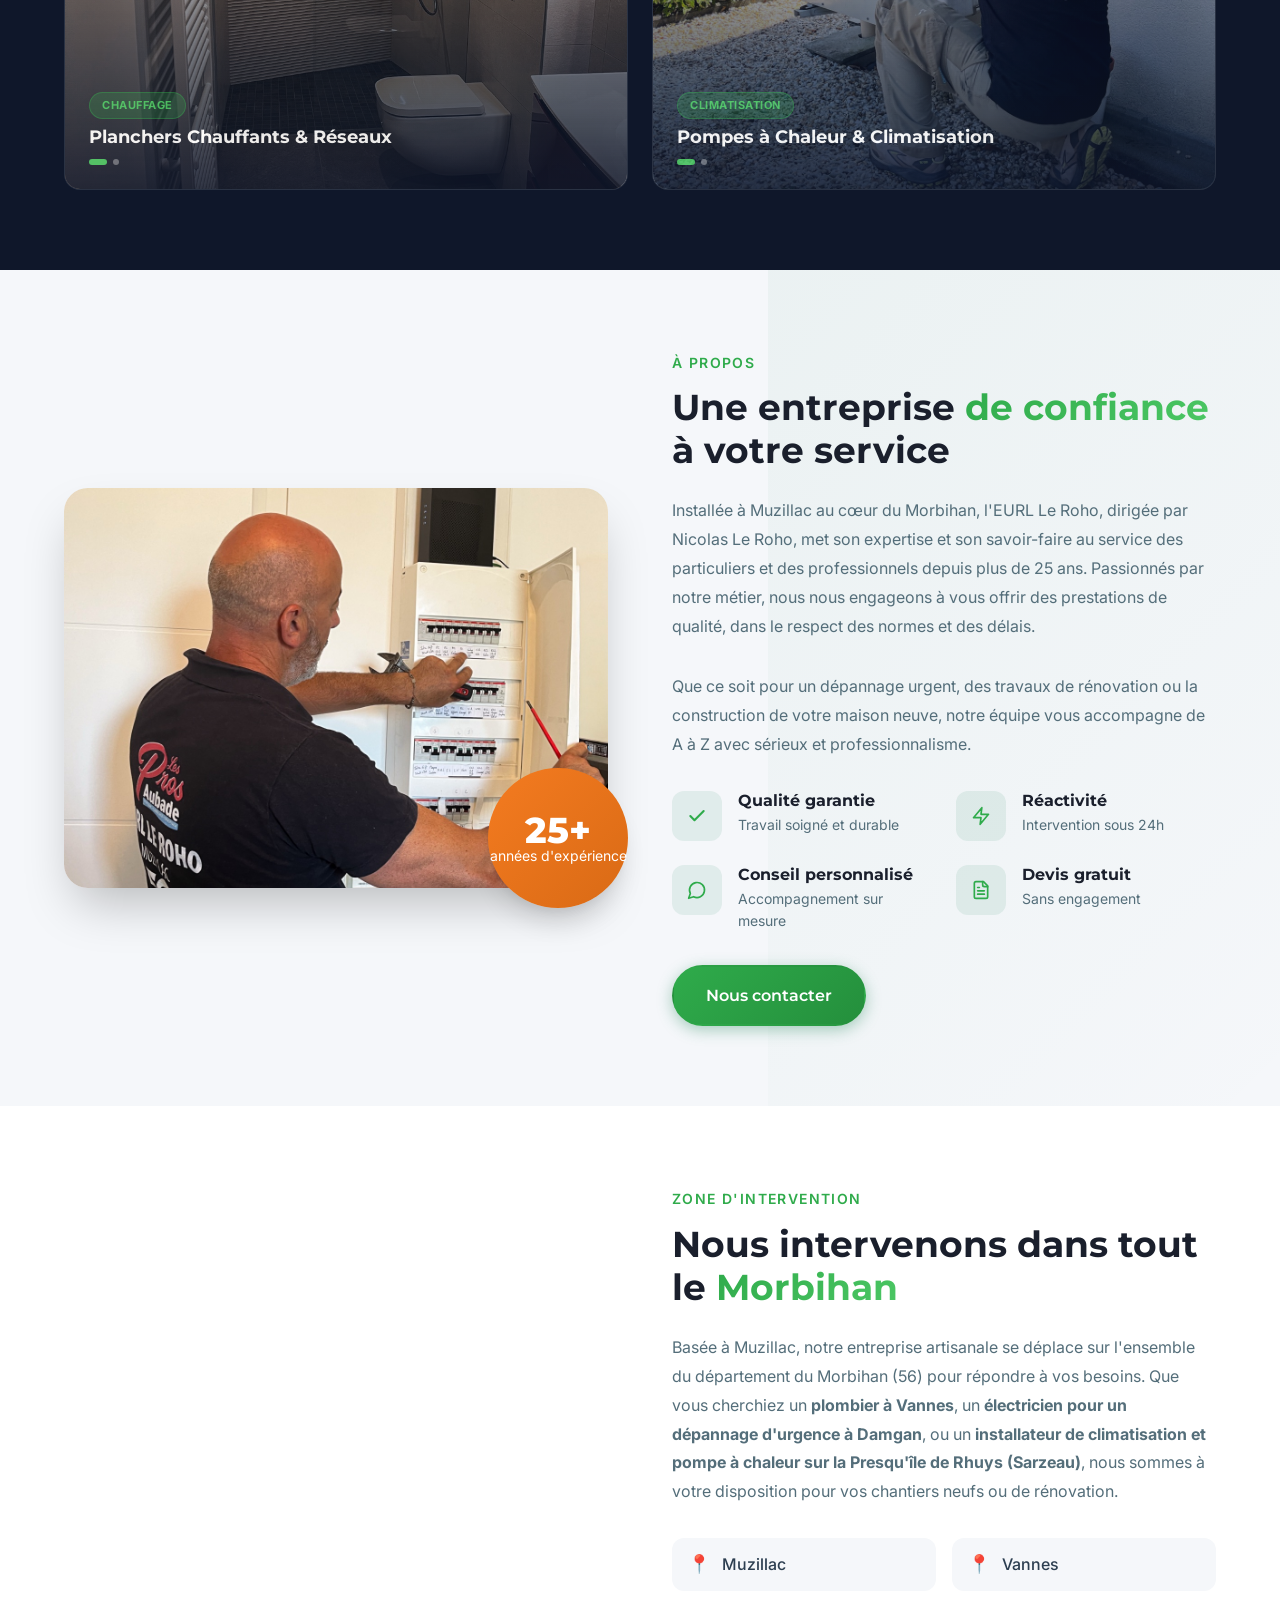
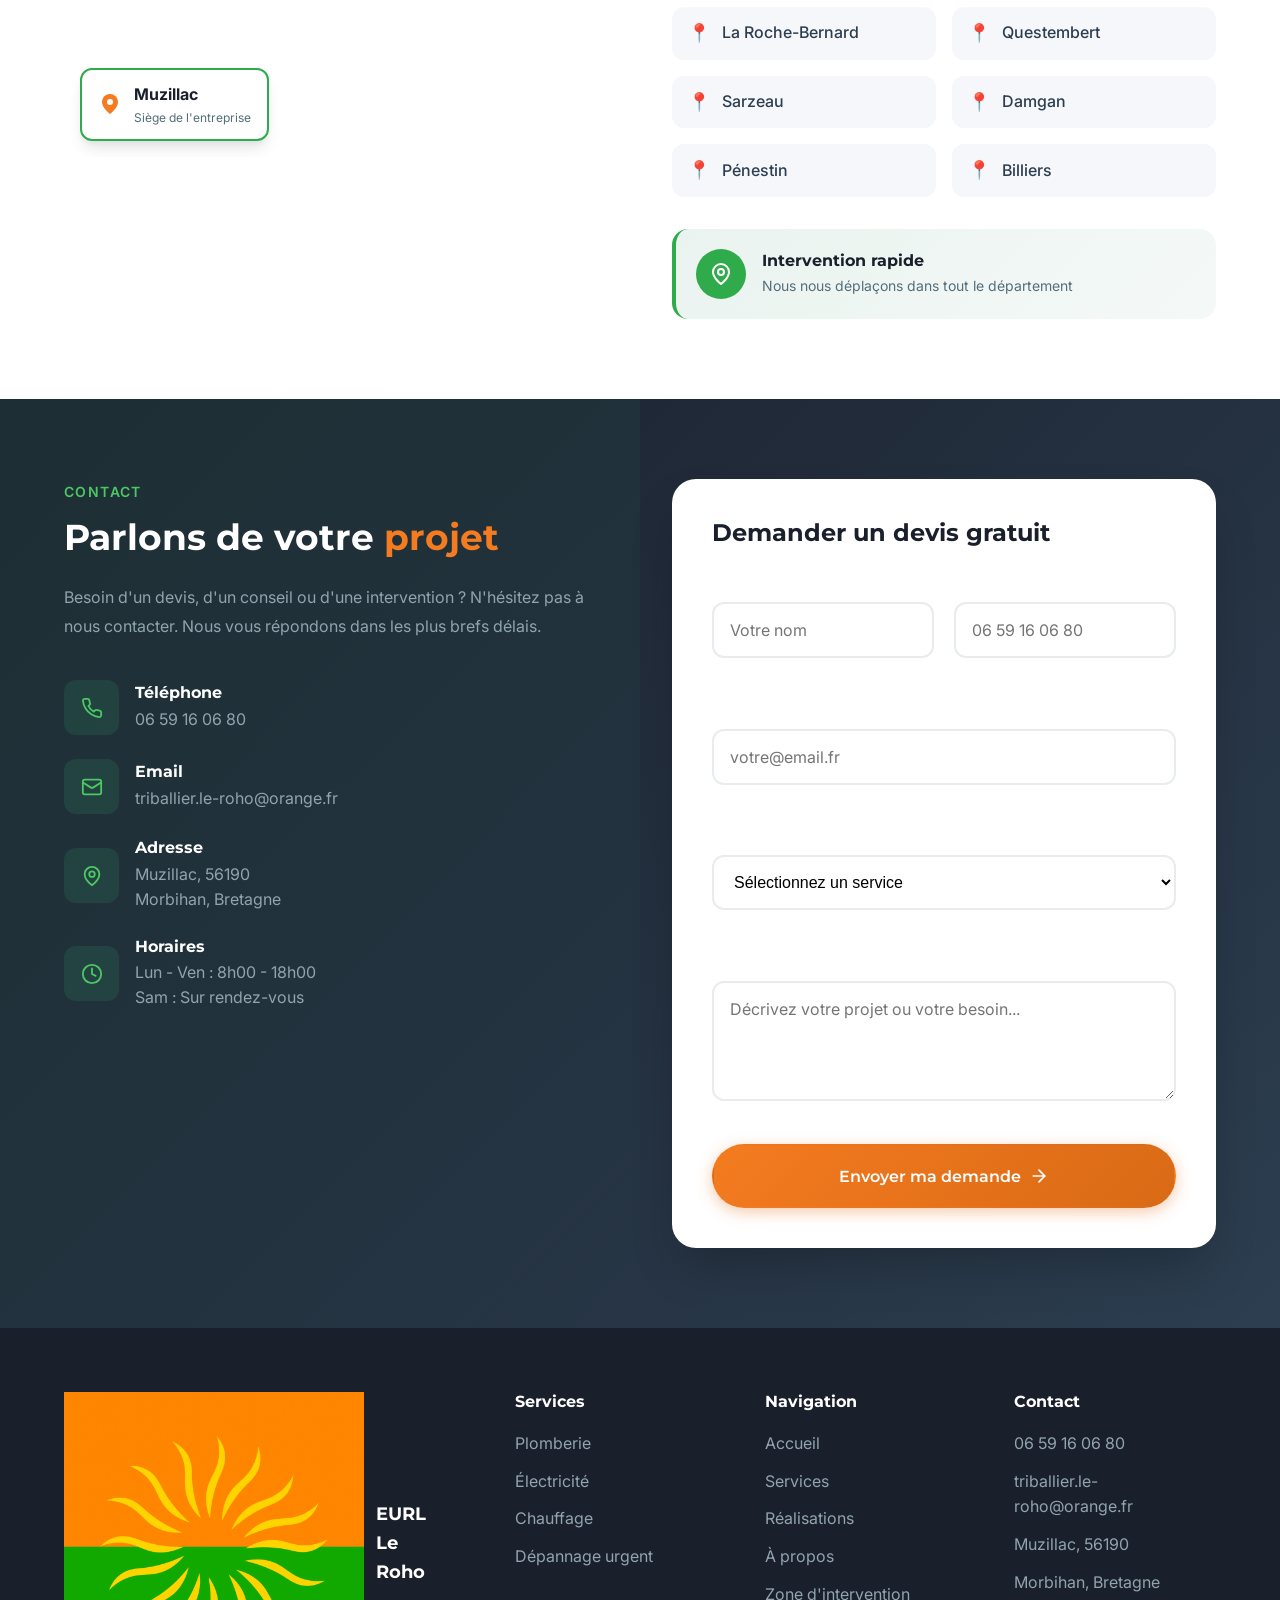
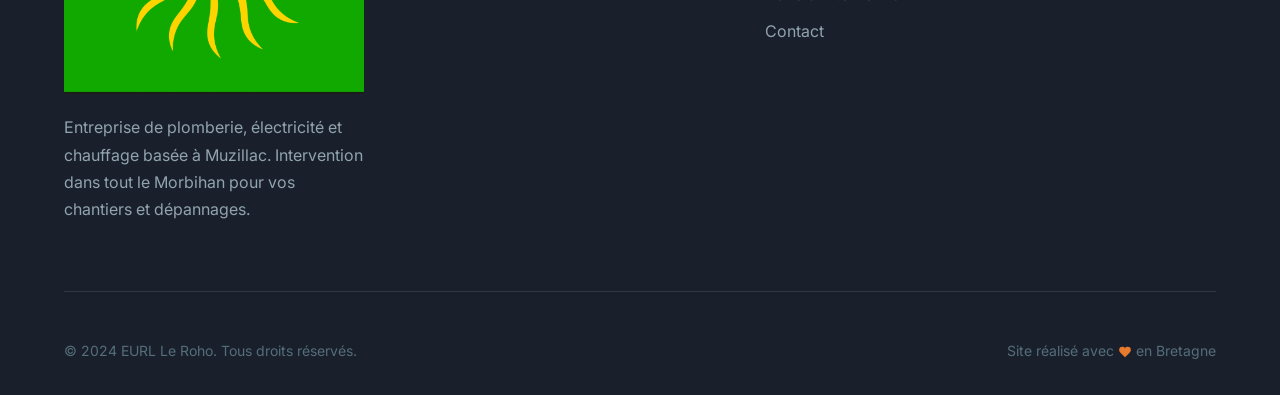
==== commit bb2fca0b: "SEO majeur : robots.txt, sitemap.xml, canonical, Open Graph, correction URLs vers eurlleroho.fr" ====
--- a/index.html
+++ b/index.html
@@ -4,6 +4,15 @@
 <head>
   <meta charset="UTF-8">
   <meta name="viewport" content="width=device-width, initial-scale=1.0">
+  <link rel="canonical" href="https://eurlleroho.fr/">
+  
+  <!-- Open Graph / Réseaux Sociaux -->
+  <meta property="og:type" content="website">
+  <meta property="og:title" content="EURL Le Roho | Plombier, Électricien, Chauffagiste à Muzillac (56)">
+  <meta property="og:description" content="Votre artisan plombier, électricien et chauffagiste à Muzillac. Installation climatisation, dépannage d'urgence et rénovation sur Vannes, Questembert, Sarzeau, Damgan et tout le Morbihan.">
+  <meta property="og:url" content="https://eurlleroho.fr/">
+  <meta property="og:image" content="https://eurlleroho.fr/assets/images/logo.png">
+  <meta property="og:locale" content="fr_FR">
   <meta name="description"
     content="EURL Le Roho : Votre artisan plombier, électricien et chauffagiste à Muzillac. Installation climatisation, dépannage d'urgence et rénovation sur Vannes, Questembert, Sarzeau, Damgan et tout le Morbihan.">
   <meta name="keywords"
@@ -21,7 +30,7 @@
     "@context": "https://schema.org",
     "@type": "HomeAndConstructionBusiness",
     "name": "EURL Le Roho",
-    "image": "https://loznis.github.io/eurl-le-roho/assets/images/logo.png",
+    "image": "https://eurlleroho.fr/assets/images/logo.png",
     "description": "Entreprise spécialisée en plomberie, électricité, chauffage et climatisation intervenant à Muzillac, Vannes et dans tout le Morbihan.",
     "address": {
       "@type": "PostalAddress",
@@ -44,7 +53,7 @@
       "Morbihan"
     ],
     "priceRange": "€€",
-    "url": "https://loznis.github.io/eurl-le-roho/"
+    "url": "https://eurlleroho.fr/"
   }
   </script>
 </head>
@@ -612,7 +621,7 @@
           <input type="hidden" name="_captcha" value="true">
           <input type="hidden" name="_template" value="table">
           <!-- IMPORTANT : Remplacer l'URL ci-dessous par l'URL complète une fois le site en ligne -->
-          <input type="hidden" name="_next" value="https://loznis.github.io/eurl-le-roho/merci.html">
+          <input type="hidden" name="_next" value="https://eurlleroho.fr/merci.html">
           <input type="text" name="_honey" style="display:none">
 
           <div class="form-grid">
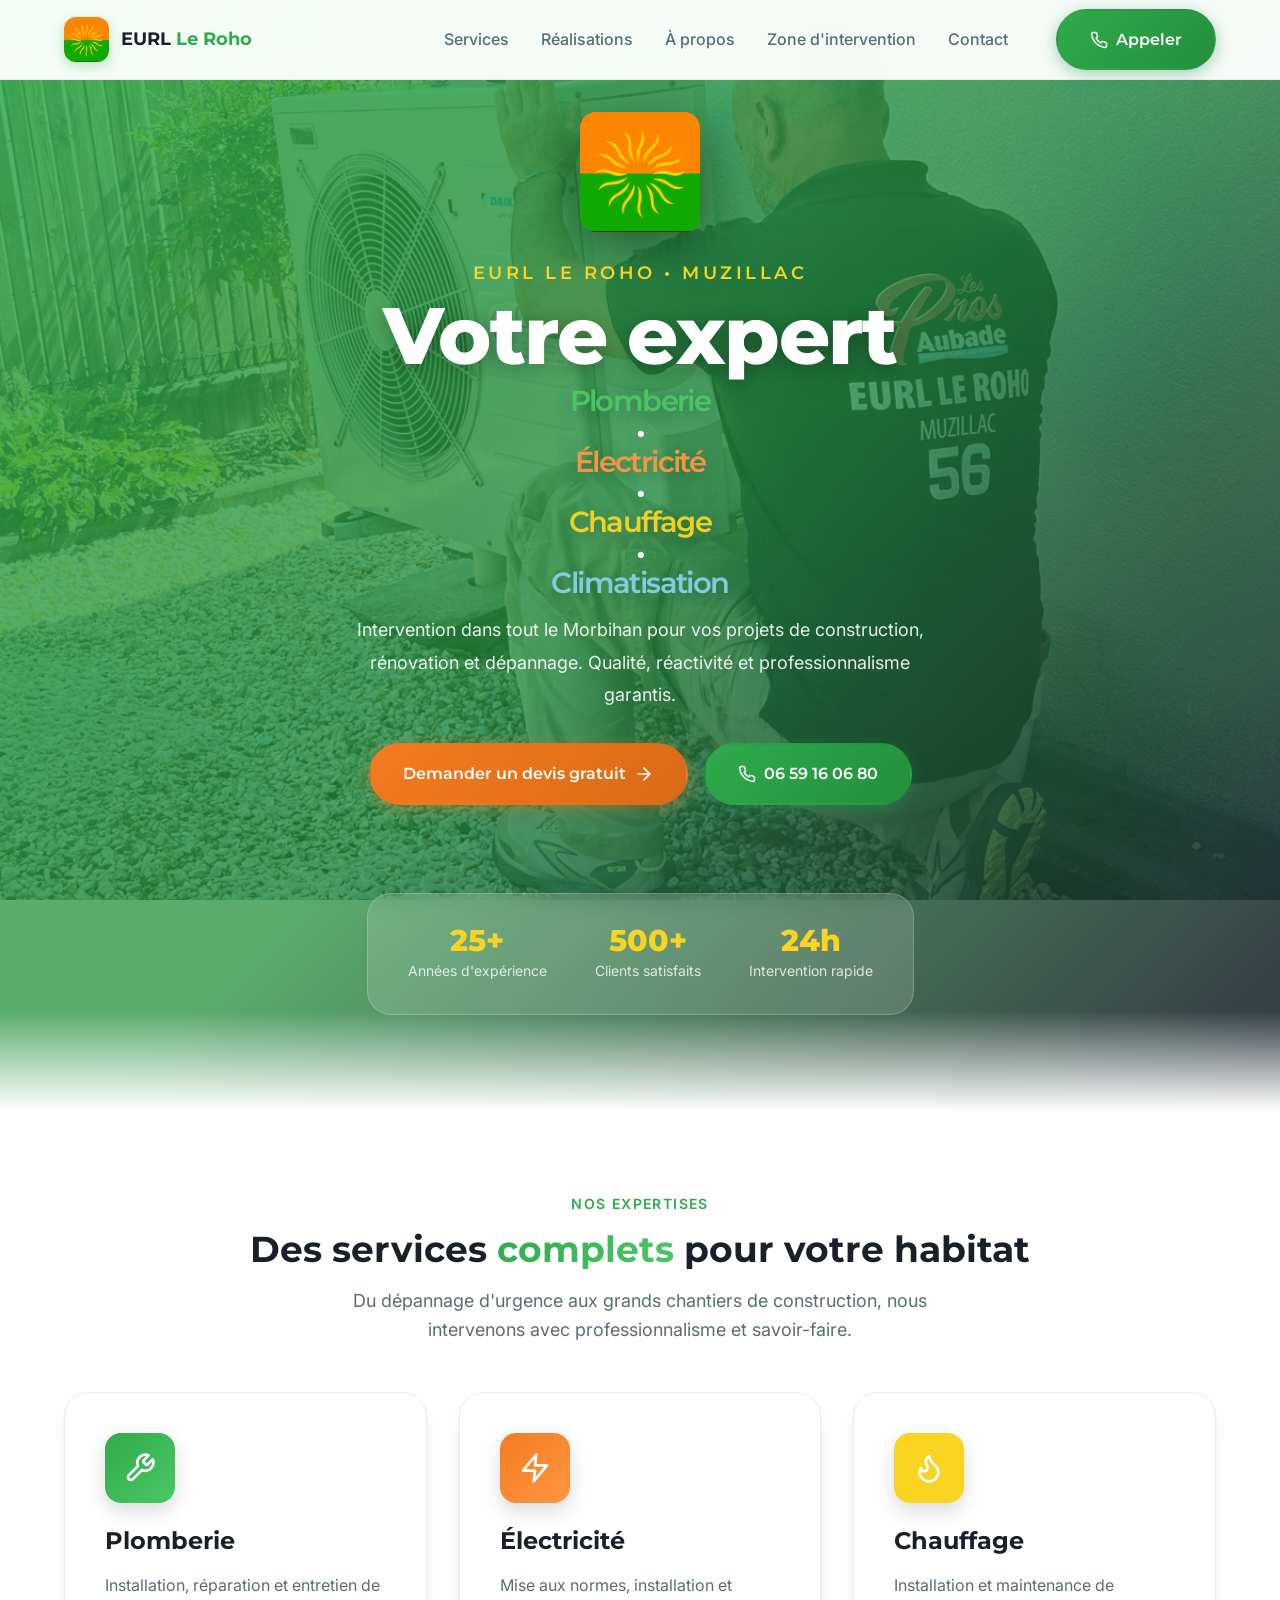
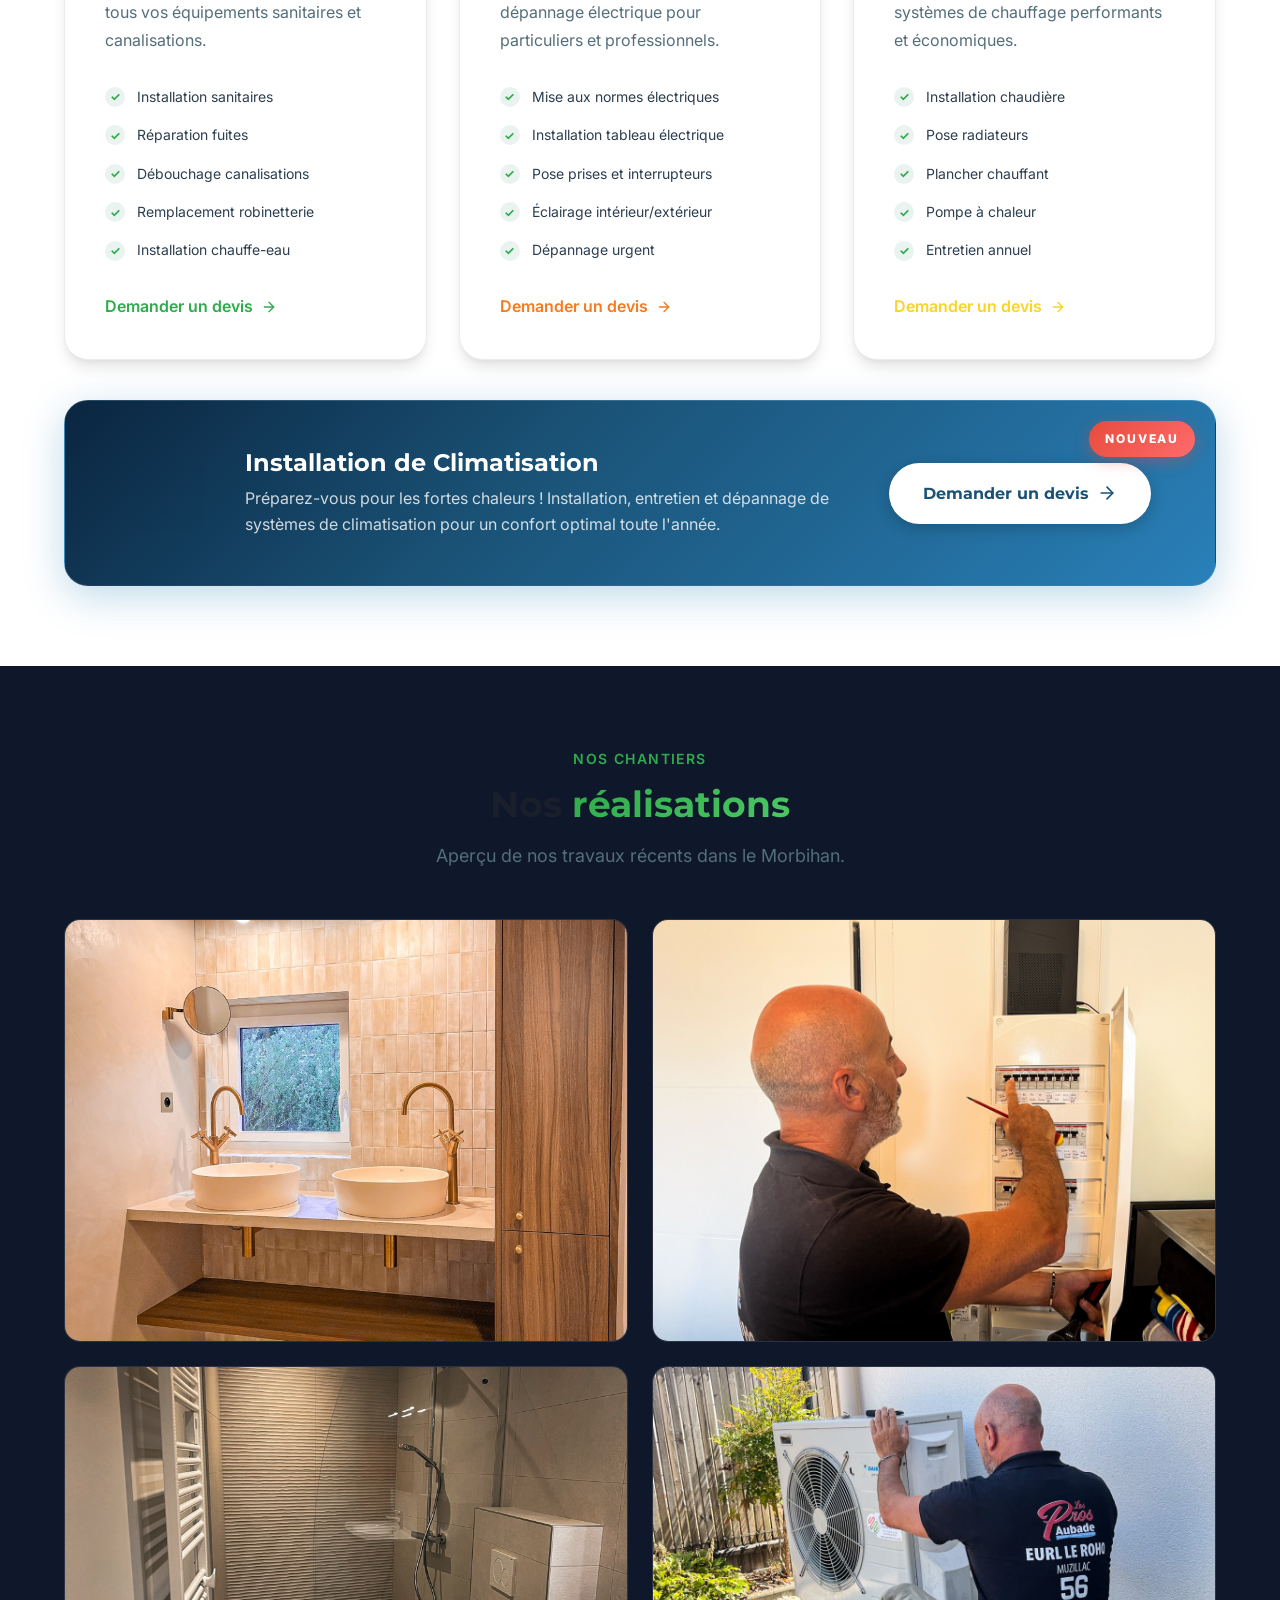
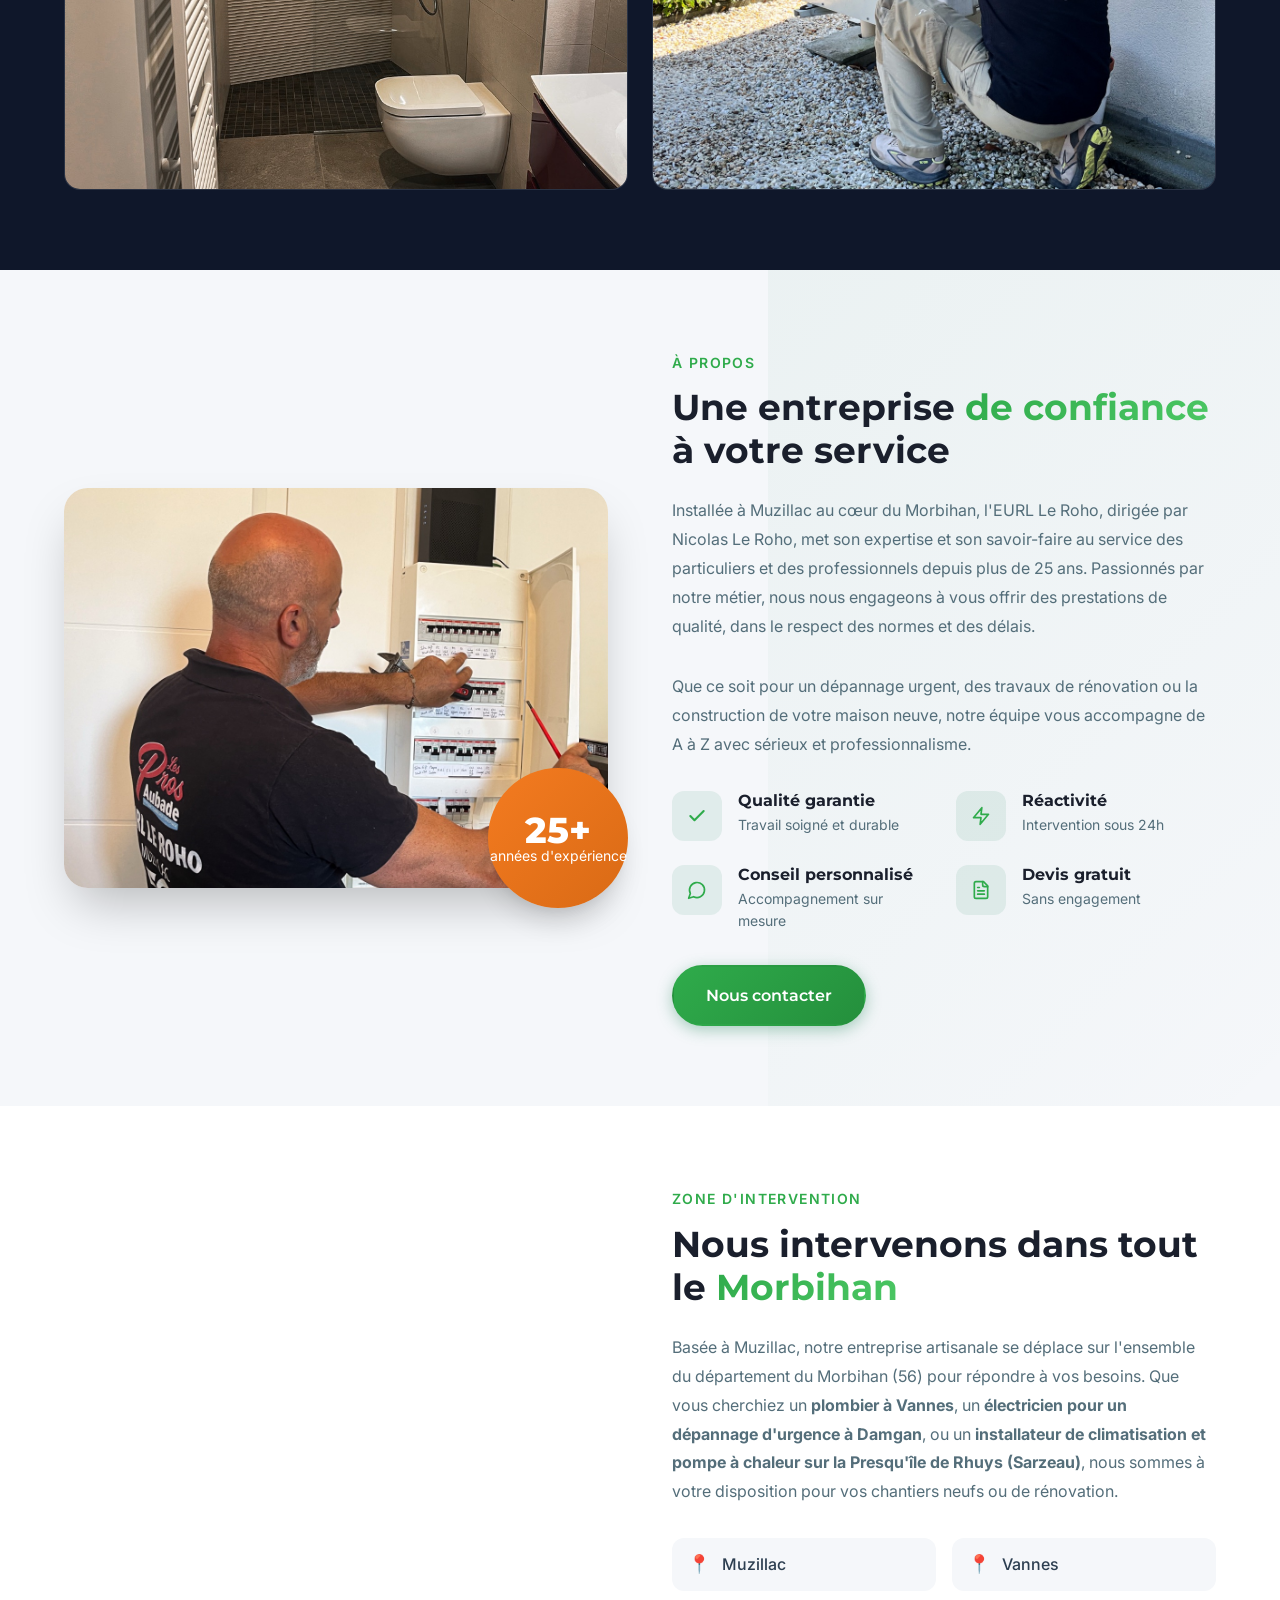
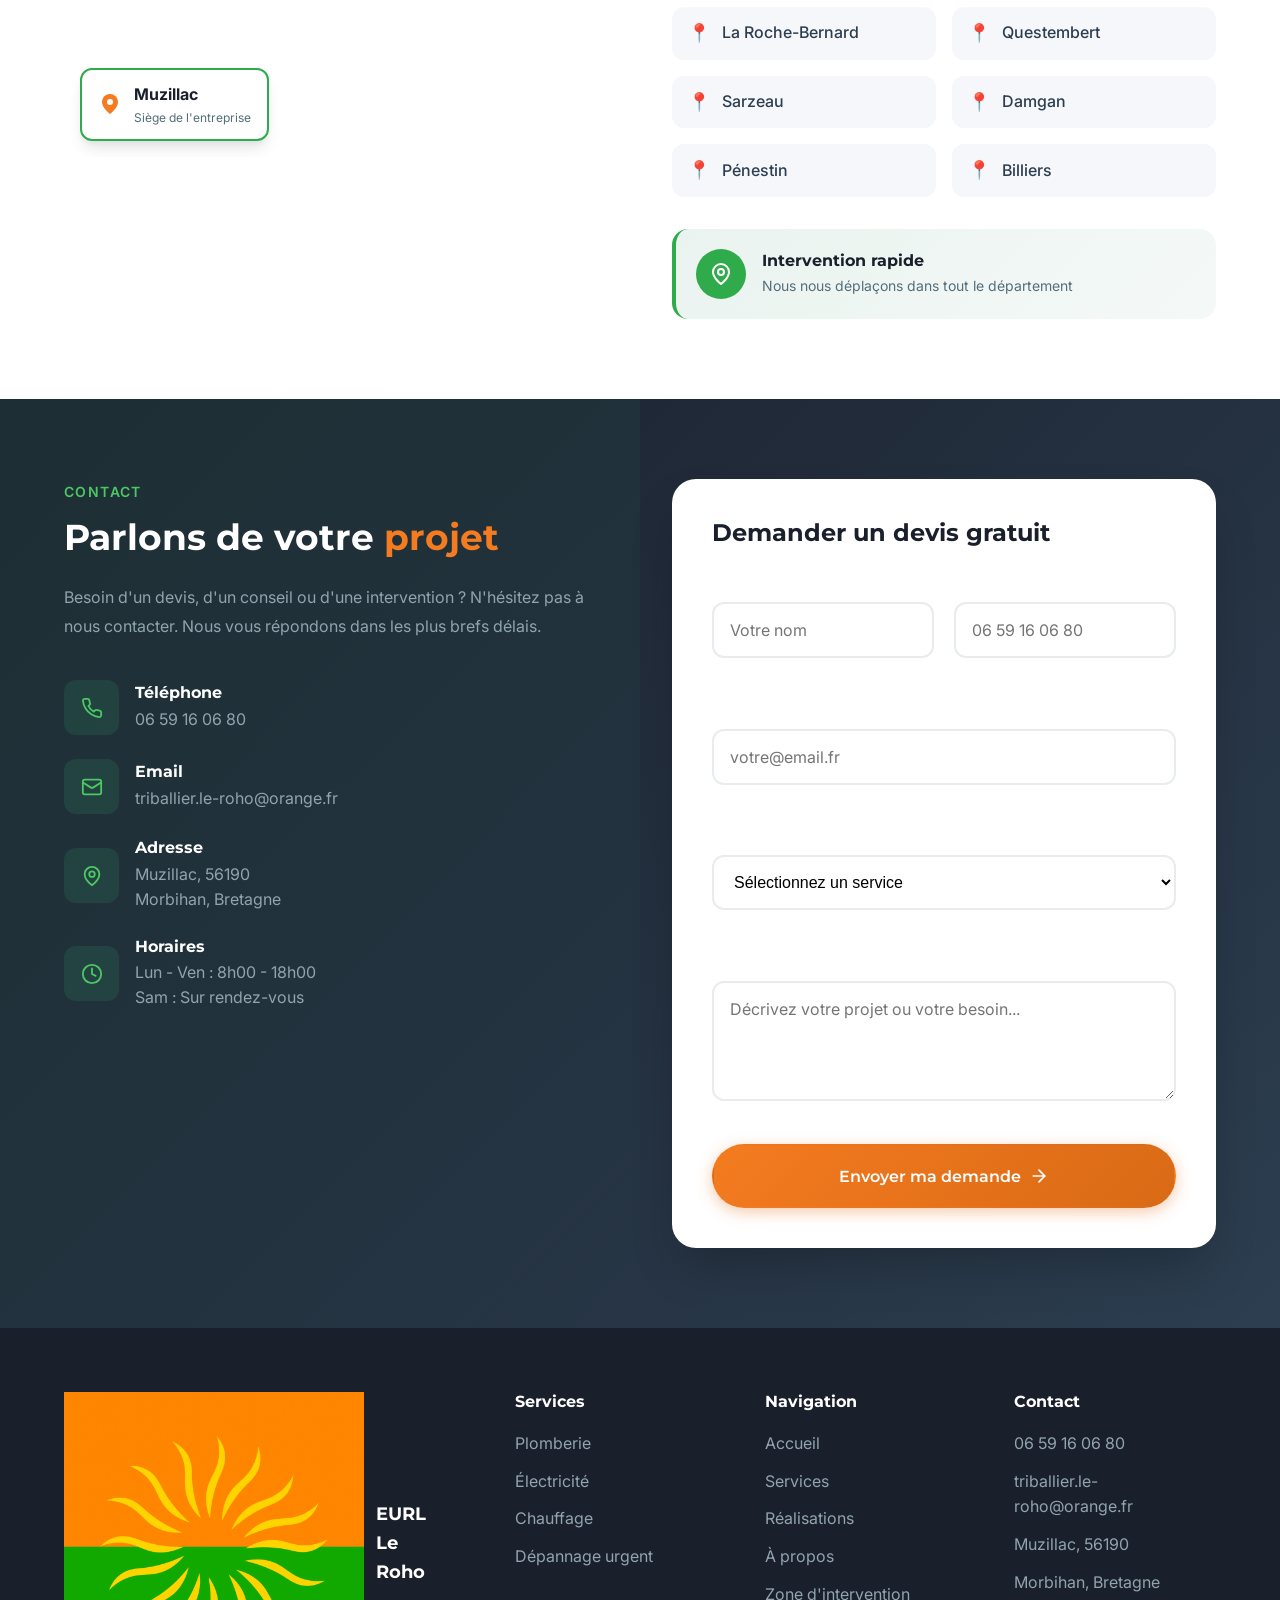
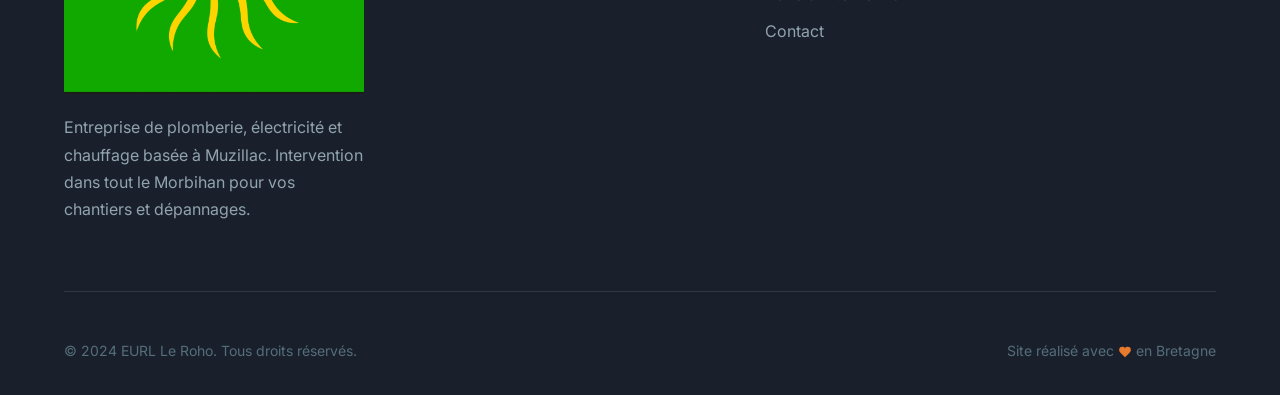
==== commit e28bcf9e: "Add google-site-verification meta tag to index.html" ====
--- a/index.html
+++ b/index.html
@@ -5,6 +5,7 @@
   <meta charset="UTF-8">
   <meta name="viewport" content="width=device-width, initial-scale=1.0">
   <link rel="canonical" href="https://eurlleroho.fr/">
+  <meta name="google-site-verification" content="f56650b1004ed363">
   
   <!-- Open Graph / Réseaux Sociaux -->
   <meta property="og:type" content="website">
